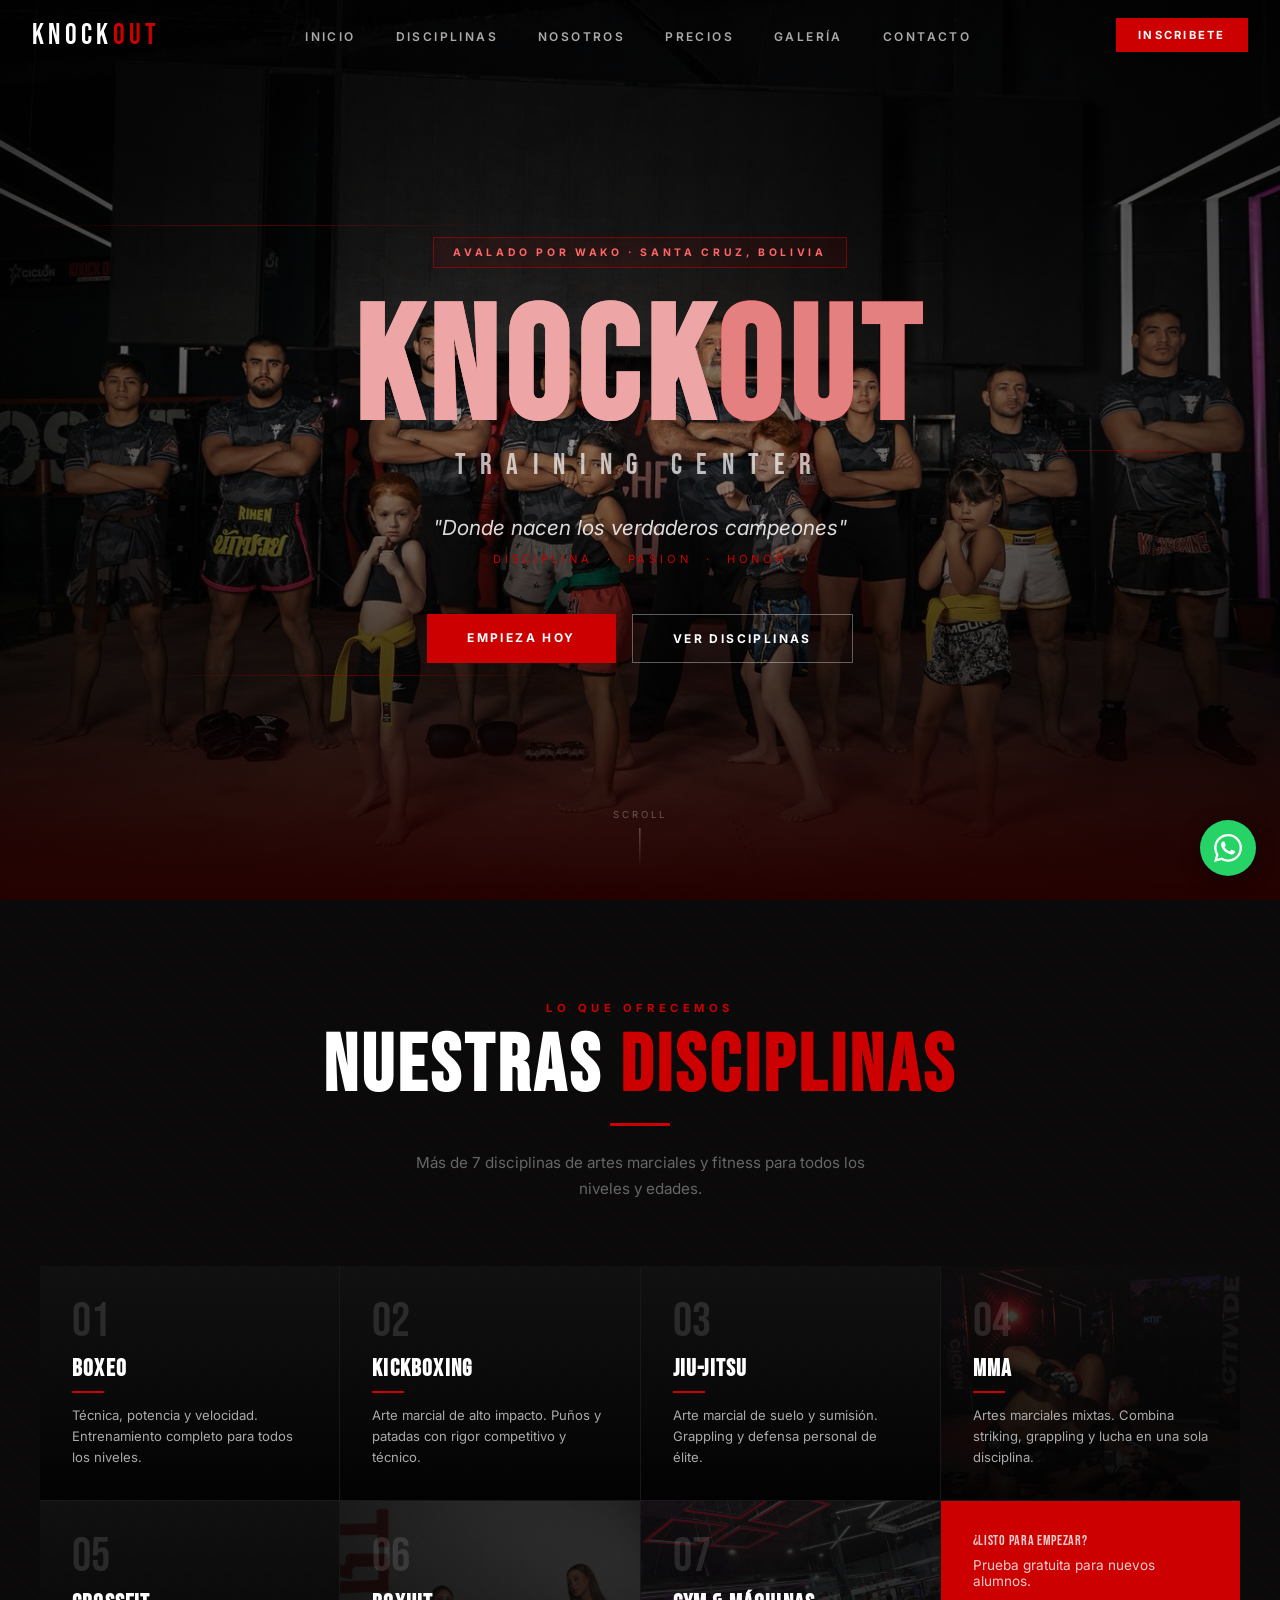
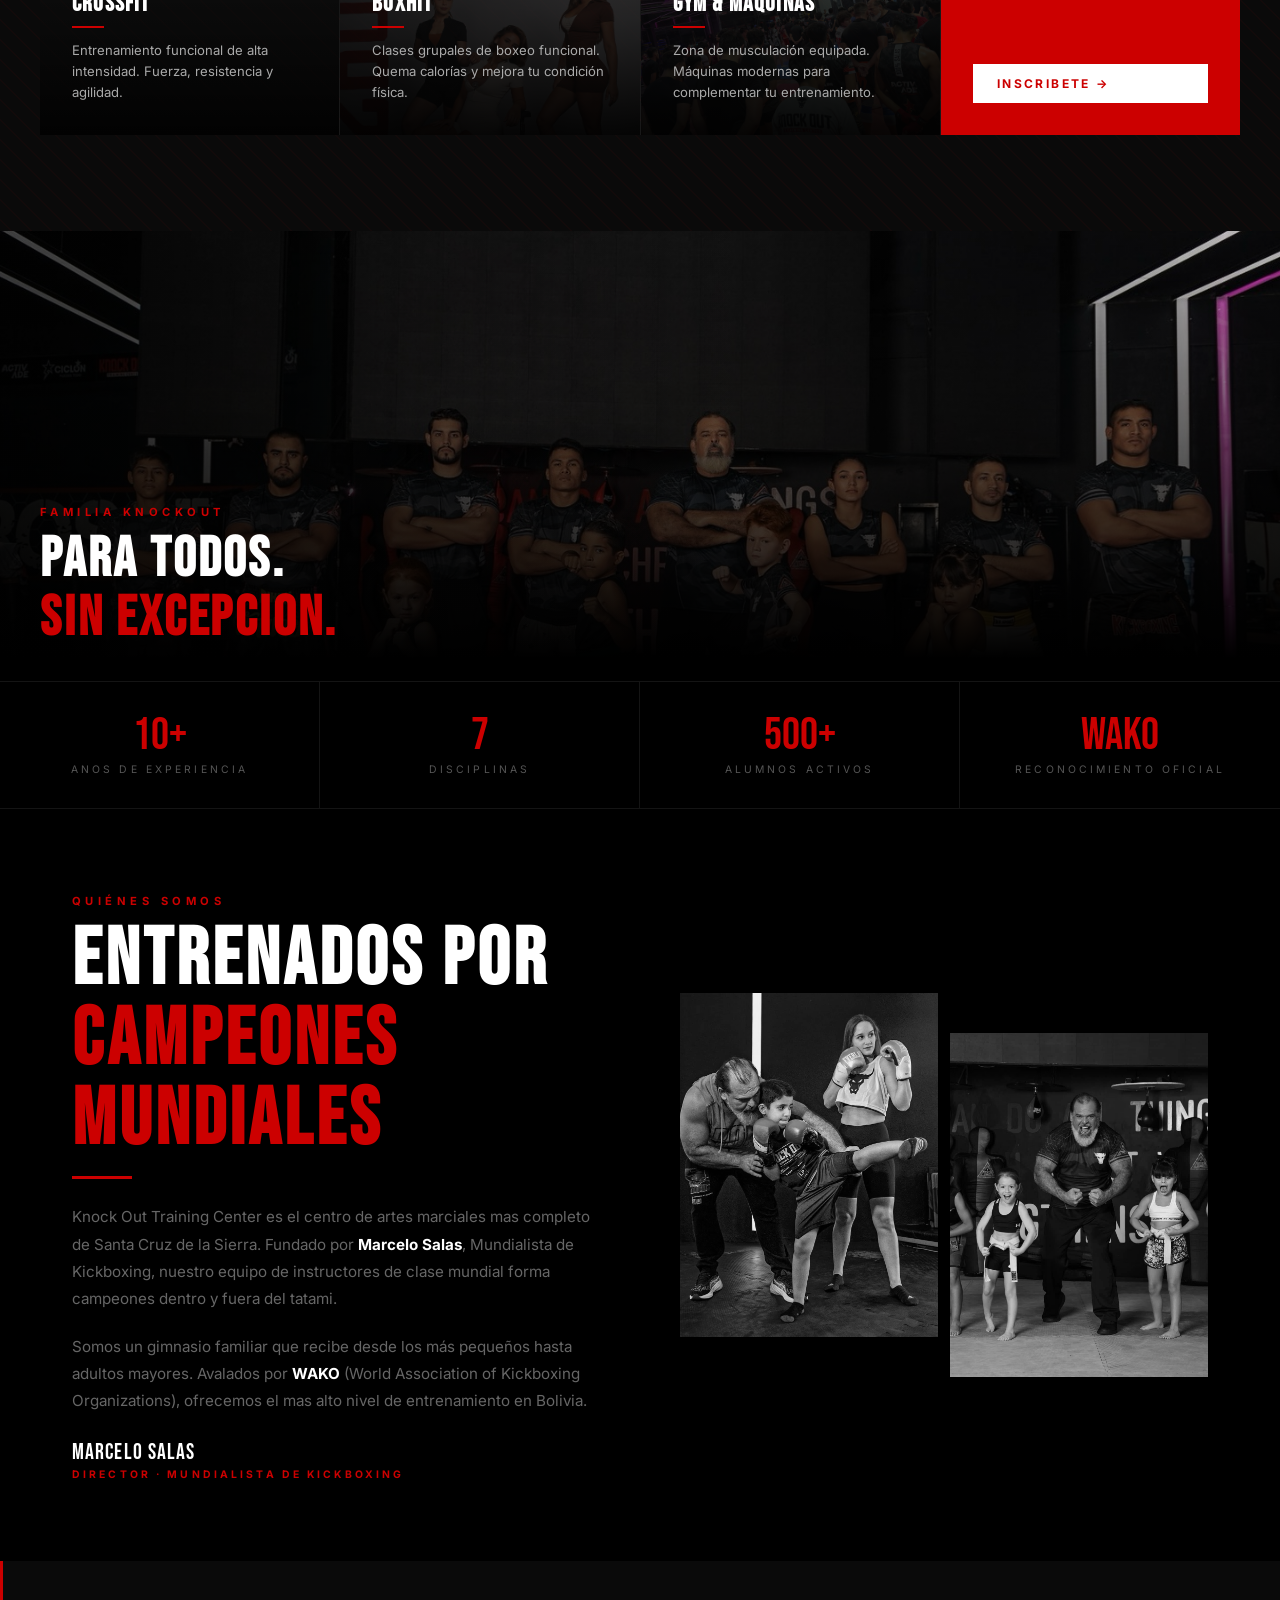
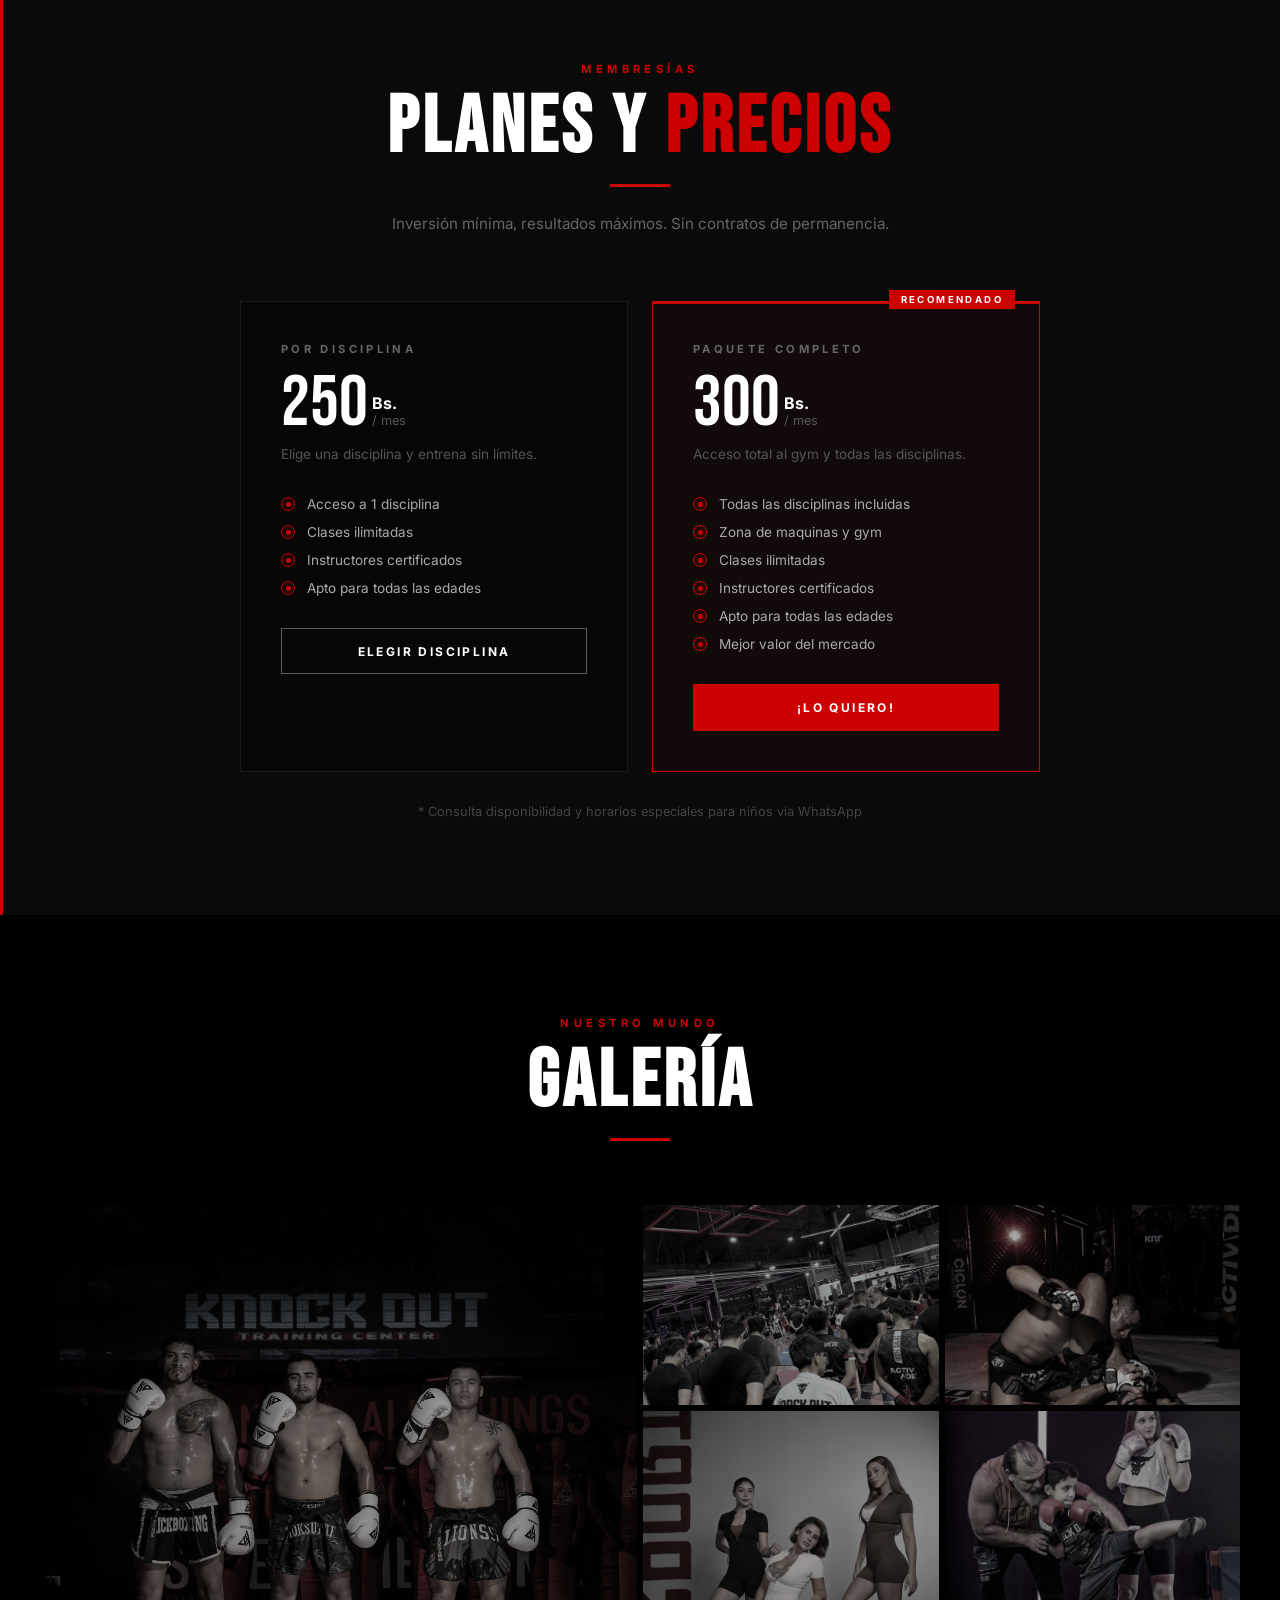
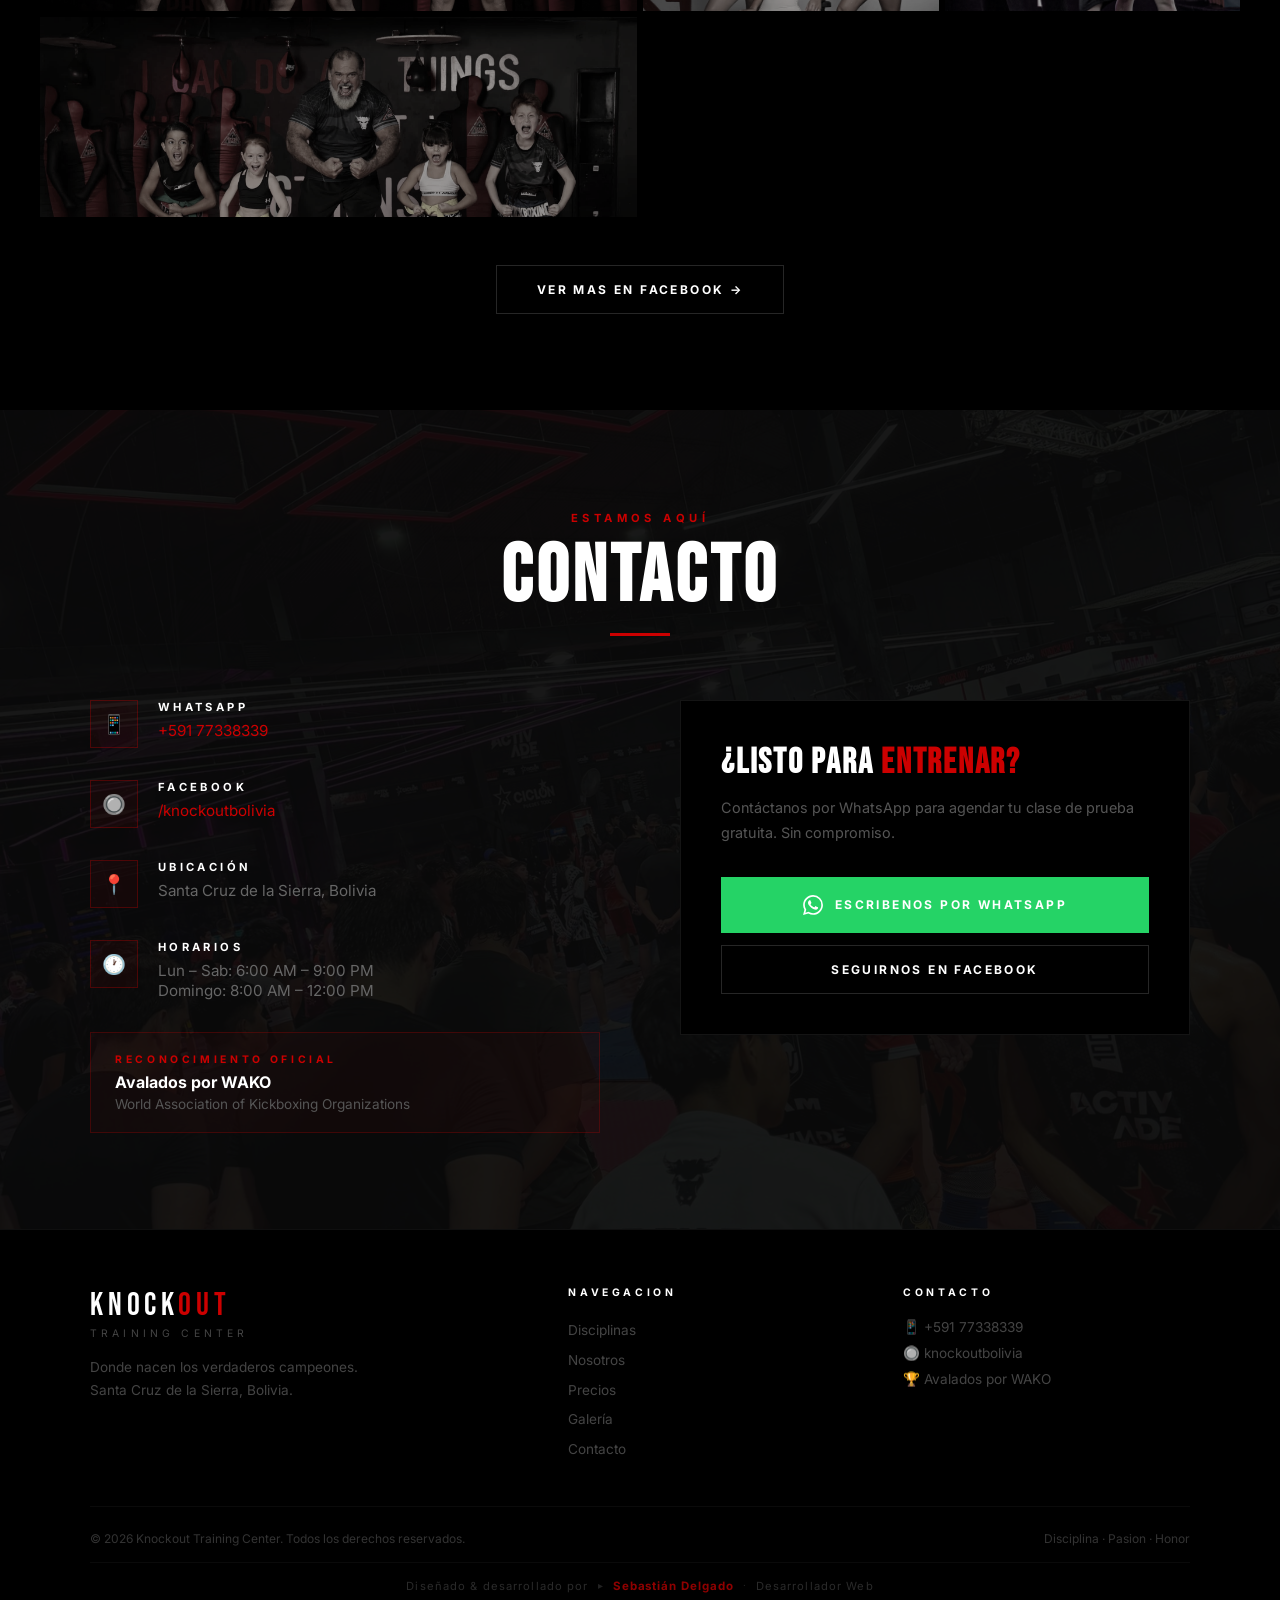
==== index.html @ dee54cf0 "Sitio web completo Knockout Training Center - Landing page HTML/CSS diseno oscuro rojo/negro - Hero " ====
<!DOCTYPE html>
<html lang="es">
<head>
  <meta charset="UTF-8" />
  <meta name="viewport" content="width=device-width, initial-scale=1.0" />
  <title>Knockout Training Center | Santa Cruz, Bolivia</title>
  <meta name="description" content="Donde nacen los verdaderos campeones. Boxeo, Kickboxing, Jiu-Jitsu, MMA, Crossfit y mas. Santa Cruz de la Sierra, Bolivia." />
  <link rel="stylesheet" href="style.css" />
</head>
<body>

  <!-- NAV -->
  <nav id="navbar">
    <a href="#inicio" class="nav-logo">KNOCK<span>OUT</span></a>
    <ul class="nav-links">
      <li><a href="#inicio">Inicio</a></li>
      <li><a href="#disciplinas">Disciplinas</a></li>
      <li><a href="#nosotros">Nosotros</a></li>
      <li><a href="#precios">Precios</a></li>
      <li><a href="#galeria">Galer&iacute;a</a></li>
      <li><a href="#contacto">Contacto</a></li>
    </ul>
    <a href="https://wa.me/59177338339" target="_blank" class="nav-cta">Inscribete</a>
    <button class="hamburger" id="hamburger" aria-label="Menu">
      <span></span><span></span><span></span>
    </button>
  </nav>

  <div class="mobile-menu" id="mobileMenu">
    <a href="#inicio"      onclick="closeMenu()">Inicio</a>
    <a href="#disciplinas" onclick="closeMenu()">Disciplinas</a>
    <a href="#nosotros"    onclick="closeMenu()">Nosotros</a>
    <a href="#precios"     onclick="closeMenu()">Precios</a>
    <a href="#galeria"     onclick="closeMenu()">Galer&iacute;a</a>
    <a href="#contacto"    onclick="closeMenu()">Contacto</a>
    <a href="https://wa.me/59177338339" target="_blank" class="nav-cta">Inscribete ahora</a>
  </div>

  <!-- HERO -->
  <section id="inicio">
    <!-- hero.jpg: 3 fighters — centrar en torso/caras -->
    <div class="hero-slide active" style="background-image:url('img/hero.jpg'); background-position:center 40%;"></div>
    <!-- hero3.jpg: equipo familiar — subir para ver caras -->
    <div class="hero-slide" style="background-image:url('img/hero3.jpg'); background-position:center 15%;"></div>
    <!-- hero6.jpg: pelea MMA en suelo -->
    <div class="hero-slide" style="background-image:url('img/hero6.jpg'); background-position:center 20%;"></div>
    <!-- hero7.jpg: Marcelo con niños — ver caras -->
    <div class="hero-slide" style="background-image:url('img/hero7.jpg'); background-position:center 20%;"></div>
    <!-- hero2.jpg: mujeres — ver caras -->
    <div class="hero-slide" style="background-image:url('img/hero2.jpg'); background-position:center 10%;"></div>

    <div class="hero-overlay"></div>
    <div class="hero-overlay-sides"></div>
    <div class="hero-red-glow"></div>
    <div class="hero-lines"><span></span><span></span><span></span></div>

    <div class="hero-content">
      <div class="hero-badge">Avalado por WAKO &middot; Santa Cruz, Bolivia</div>
      <h1 class="hero-title" data-text="KNOCKOUT">KNOCK<span class="red">OUT</span></h1>
      <p class="hero-subtitle">Training Center</p>
      <p class="hero-slogan">"Donde nacen los verdaderos campeones"</p>
      <p class="hero-valores">Disciplina &nbsp;&middot;&nbsp; Pasion &nbsp;&middot;&nbsp; Honor</p>
      <div class="hero-btns">
        <a href="https://wa.me/59177338339" target="_blank" class="btn-primary">Empieza hoy</a>
        <a href="#disciplinas" class="btn-outline">Ver disciplinas</a>
      </div>
    </div>

    <div class="scroll-indicator">
      <span>Scroll</span>
      <div class="scroll-line"></div>
    </div>
  </section>

  <!-- DISCIPLINAS -->
  <section id="disciplinas">
    <div class="bg-pattern"></div>

    <div class="section-header reveal" style="position:relative;z-index:1;">
      <span class="section-tag">Lo que ofrecemos</span>
      <h2 class="section-title">Nuestras <span class="red">Disciplinas</span></h2>
      <div class="divider"></div>
      <p class="desc">M&aacute;s de 7 disciplinas de artes marciales y fitness para todos los niveles y edades.</p>
    </div>

    <div class="disciplinas-grid">
      <div class="disciplina-card card-boxeo reveal stagger-1">
        <div class="card-content">
          <div class="card-num">01</div>
          <h3 class="card-name">Boxeo</h3>
          <div class="card-bar"></div>
          <p class="card-desc">T&eacute;cnica, potencia y velocidad. Entrenamiento completo para todos los niveles.</p>
        </div>
      </div>
      <div class="disciplina-card card-kickboxing reveal stagger-2">
        <div class="card-content">
          <div class="card-num">02</div>
          <h3 class="card-name">Kickboxing</h3>
          <div class="card-bar"></div>
          <p class="card-desc">Arte marcial de alto impacto. Pu&ntilde;os y patadas con rigor competitivo y t&eacute;cnico.</p>
        </div>
      </div>
      <div class="disciplina-card card-jiujitsu reveal stagger-3">
        <div class="card-content">
          <div class="card-num">03</div>
          <h3 class="card-name">Jiu-Jitsu</h3>
          <div class="card-bar"></div>
          <p class="card-desc">Arte marcial de suelo y sumisi&oacute;n. Grappling y defensa personal de &eacute;lite.</p>
        </div>
      </div>
      <div class="disciplina-card card-mma reveal stagger-4">
        <div class="card-content">
          <div class="card-num">04</div>
          <h3 class="card-name">MMA</h3>
          <div class="card-bar"></div>
          <p class="card-desc">Artes marciales mixtas. Combina striking, grappling y lucha en una sola disciplina.</p>
        </div>
      </div>
      <div class="disciplina-card card-crossfit reveal stagger-5">
        <div class="card-content">
          <div class="card-num">05</div>
          <h3 class="card-name">Crossfit</h3>
          <div class="card-bar"></div>
          <p class="card-desc">Entrenamiento funcional de alta intensidad. Fuerza, resistencia y agilidad.</p>

        </div>
      </div>
      <div class="disciplina-card card-boxhit reveal stagger-6">
        <div class="card-content">
          <div class="card-num">06</div>
          <h3 class="card-name">Boxhit</h3>
          <div class="card-bar"></div>
          <p class="card-desc">Clases grupales de boxeo funcional. Quema calor&iacute;as y mejora tu condici&oacute;n f&iacute;sica.</p>
        </div>
      </div>
      <div class="disciplina-card card-gym reveal stagger-7">
        <div class="card-content">
          <div class="card-num">07</div>
          <h3 class="card-name">Gym &amp; M&aacute;quinas</h3>
          <div class="card-bar"></div>
          <p class="card-desc">Zona de musculaci&oacute;n equipada. M&aacute;quinas modernas para complementar tu entrenamiento.</p>
        </div>
      </div>
      <div class="card-cta reveal stagger-8">
        <div>
          <p class="card-cta-title">&iquest;Listo para empezar?</p>
          <p>Prueba gratuita para nuevos alumnos.</p>
        </div>
        <a href="https://wa.me/59177338339" target="_blank">INSCRIBETE &rarr;</a>
      </div>
    </div>
  </section>

  <!-- NOSOTROS -->
  <section id="nosotros">
    <div class="team-photo">
      <div class="team-photo-bg"></div>
      <div class="team-photo-overlay"></div>
      <div class="team-photo-overlay-left"></div>
      <div class="team-photo-text reveal-left">
        <span class="section-tag">Familia Knockout</span>
        <h2>Para todos.<br><span class="red">Sin excepcion.</span></h2>
      </div>
    </div>

    <div class="stats-bar">
      <div class="stat-item reveal stagger-1">
        <div class="stat-value" data-target="10" data-suffix="+">10+</div>
        <div class="stat-label">Anos de experiencia</div>
      </div>
      <div class="stat-item reveal stagger-2">
        <div class="stat-value" data-target="7">7</div>
        <div class="stat-label">Disciplinas</div>
      </div>
      <div class="stat-item reveal stagger-3">
        <div class="stat-value" data-target="500" data-suffix="+">500+</div>
        <div class="stat-label">Alumnos activos</div>
      </div>
      <div class="stat-item reveal stagger-4">
        <div class="stat-value">WAKO</div>
        <div class="stat-label">Reconocimiento oficial</div>
      </div>
    </div>

    <div class="nosotros-content">
      <div class="nosotros-text reveal-left">
        <span class="section-tag">Qui&eacute;nes somos</span>
        <h2 class="section-title" style="text-align:left;">
          Entrenados por<br><span class="red">Campeones Mundiales</span>
        </h2>
        <div class="divider left"></div>
        <p>Knock Out Training Center es el centro de artes marciales mas completo de Santa Cruz de la Sierra.
          Fundado por <strong>Marcelo Salas</strong>, Mundialista de Kickboxing, nuestro equipo de instructores
          de clase mundial forma campeones dentro y fuera del tatami.</p>
        <p>Somos un gimnasio familiar que recibe desde los m&aacute;s peque&ntilde;os hasta adultos mayores.
          Avalados por <strong>WAKO</strong> (World Association of Kickboxing Organizations),
          ofrecemos el mas alto nivel de entrenamiento en Bolivia.</p>
        <div class="instructor-tag" style="margin-top:1.5rem;">
          <div class="name">Marcelo Salas</div>
          <div class="role">Director &middot; Mundialista de Kickboxing</div>
        </div>
      </div>
      <div class="photo-grid reveal-right">
        <div class="photo-grid-item">
          <img src="img/hero5.jpg" alt="Clases personalizadas" />
        </div>
        <div class="photo-grid-item">
          <img src="img/hero7.jpg" alt="Clases para ni&ntilde;os" />
        </div>
      </div>
    </div>
  </section>

  <!-- PRECIOS -->
  <section id="precios">
    <div class="section-header reveal" style="position:relative;z-index:1;">
      <span class="section-tag">Membres&iacute;as</span>
      <h2 class="section-title">Planes y <span class="red">Precios</span></h2>
      <div class="divider"></div>
      <p class="desc">Inversi&oacute;n m&iacute;nima, resultados m&aacute;ximos. Sin contratos de permanencia.</p>
    </div>

    <div class="precios-grid">
      <div class="precio-card reveal-left">
        <p class="plan-name">Por Disciplina</p>
        <div class="precio-amount">
          <span class="precio-num">250</span>
          <div>
            <span class="precio-currency">Bs.</span>
            <span class="precio-period">/ mes</span>
          </div>
        </div>
        <p class="plan-desc">Elige una disciplina y entrena sin l&iacute;mites.</p>
        <ul class="plan-features">
          <li><span class="feature-dot"></span> Acceso a 1 disciplina</li>
          <li><span class="feature-dot"></span> Clases ilimitadas</li>
          <li><span class="feature-dot"></span> Instructores certificados</li>
          <li><span class="feature-dot"></span> Apto para todas las edades</li>
        </ul>
        <a href="https://wa.me/59177338339" target="_blank" class="btn-outline" style="display:block;text-align:center;padding:0.9rem;">
          Elegir disciplina
        </a>
      </div>
      <div class="precio-card featured reveal-right">
        <span class="badge-recommended">Recomendado</span>
        <p class="plan-name">Paquete Completo</p>
        <div class="precio-amount">
          <span class="precio-num">300</span>
          <div>
            <span class="precio-currency">Bs.</span>
            <span class="precio-period">/ mes</span>
          </div>
        </div>
        <p class="plan-desc">Acceso total al gym y todas las disciplinas.</p>
        <ul class="plan-features">
          <li><span class="feature-dot"></span> Todas las disciplinas incluidas</li>
          <li><span class="feature-dot"></span> Zona de maquinas y gym</li>
          <li><span class="feature-dot"></span> Clases ilimitadas</li>
          <li><span class="feature-dot"></span> Instructores certificados</li>
          <li><span class="feature-dot"></span> Apto para todas las edades</li>
          <li><span class="feature-dot"></span> Mejor valor del mercado</li>
        </ul>
        <a href="https://wa.me/59177338339" target="_blank" class="btn-primary" style="display:block;text-align:center;">
          &iexcl;Lo quiero!
        </a>
      </div>
    </div>
    <p class="precios-note">* Consulta disponibilidad y horarios especiales para ni&ntilde;os via WhatsApp</p>
  </section>

  <!-- GALERIA -->
  <section id="galeria">
    <div class="section-header reveal">
      <span class="section-tag">Nuestro Mundo</span>
      <h2 class="section-title">Galer&iacute;a</h2>
      <div class="divider"></div>
    </div>

    <div class="galeria-grid">
      <div class="galeria-item g-span-2-2 reveal stagger-1">
        <img src="img/hero.jpg" alt="Fighters Knockout Training Center" style="object-position:center 40%;" />
      </div>
      <div class="galeria-item reveal stagger-2">
        <img src="img/hero4.jpg" alt="Interior del gym" style="object-position:center center;" />
      </div>
      <div class="galeria-item reveal stagger-3">
        <img src="img/hero6.jpg" alt="Pelea MMA" style="object-position:center 20%;" />
      </div>
      <div class="galeria-item reveal stagger-4">
        <img src="img/hero2.jpg" alt="Entrenadoras" style="object-position:center 10%;" />
      </div>
      <div class="galeria-item reveal stagger-5">
        <img src="img/hero5.jpg" alt="Entrenamiento personalizado" style="object-position:center 25%;" />
      </div>
      <div class="galeria-item g-span-1-2 reveal stagger-6">
        <img src="img/hero7.jpg" alt="Clases para ni&ntilde;os" style="object-position:center 20%;" />
      </div>
    </div>

    <div class="galeria-fb reveal">
      <a href="https://www.facebook.com/knockoutbolivia" target="_blank" class="btn-ghost">
        Ver mas en Facebook &rarr;
      </a>
    </div>
  </section>

  <!-- CONTACTO -->
  <section id="contacto">
    <div class="contacto-bg"></div>
    <div class="contacto-inner">
      <div class="section-header reveal">
        <span class="section-tag">Estamos aqu&iacute;</span>
        <h2 class="section-title">Contacto</h2>
        <div class="divider"></div>
      </div>
      <div class="contacto-grid">
        <div class="contacto-info reveal-left">
          <div class="info-item">
            <div class="info-icon">&#128241;</div>
            <div>
              <p class="info-label">WhatsApp</p>
              <a href="https://wa.me/59177338339" class="info-value">+591 77338339</a>
            </div>
          </div>
          <div class="info-item">
            <div class="info-icon">&#128280;</div>
            <div>
              <p class="info-label">Facebook</p>
              <a href="https://www.facebook.com/knockoutbolivia" target="_blank" class="info-value">/knockoutbolivia</a>
            </div>
          </div>
          <div class="info-item">
            <div class="info-icon">&#128205;</div>
            <div>
              <p class="info-label">Ubicaci&oacute;n</p>
              <span class="info-value plain">Santa Cruz de la Sierra, Bolivia</span>
            </div>
          </div>
          <div class="info-item">
            <div class="info-icon">&#128336;</div>
            <div>
              <p class="info-label">Horarios</p>
              <span class="info-value plain">Lun &ndash; Sab: 6:00 AM &ndash; 9:00 PM</span><br>
              <span class="info-value plain">Domingo: 8:00 AM &ndash; 12:00 PM</span>
            </div>
          </div>
          <div class="wako-box">
            <p class="tag">Reconocimiento oficial</p>
            <p class="name">Avalados por WAKO</p>
            <p class="sub">World Association of Kickboxing Organizations</p>
          </div>
        </div>

        <div class="contacto-cta-card reveal-right">
          <h3>&iquest;Listo para <span class="red">entrenar?</span></h3>
          <p>Cont&aacute;ctanos por WhatsApp para agendar tu clase de prueba gratuita. Sin compromiso.</p>
          <a href="https://wa.me/59177338339?text=Hola!%20Me%20gustar%C3%ADa%20informaci%C3%B3n%20sobre%20las%20clases%20en%20Knockout%20Training%20Center"
             target="_blank" class="btn-whatsapp">
            <svg viewBox="0 0 24 24"><path d="M17.472 14.382c-.297-.149-1.758-.867-2.03-.967-.273-.099-.471-.148-.67.15-.197.297-.767.966-.94 1.164-.173.199-.347.223-.644.075-.297-.15-1.255-.463-2.39-1.475-.883-.788-1.48-1.761-1.653-2.059-.173-.297-.018-.458.13-.606.134-.133.298-.347.446-.52.149-.174.198-.298.298-.497.099-.198.05-.371-.025-.52-.075-.149-.669-1.612-.916-2.207-.242-.579-.487-.5-.669-.51-.173-.008-.371-.01-.57-.01-.198 0-.52.074-.792.372-.272.297-1.04 1.016-1.04 2.479 0 1.462 1.065 2.875 1.213 3.074.149.198 2.096 3.2 5.077 4.487.709.306 1.262.489 1.694.625.712.227 1.36.195 1.871.118.571-.085 1.758-.719 2.006-1.413.248-.694.248-1.289.173-1.413-.074-.124-.272-.198-.57-.347m-5.421 7.403h-.004a9.87 9.87 0 01-5.031-1.378l-.361-.214-3.741.982.998-3.648-.235-.374a9.86 9.86 0 01-1.51-5.26c.001-5.45 4.436-9.884 9.888-9.884 2.64 0 5.122 1.03 6.988 2.898a9.825 9.825 0 012.893 6.994c-.003 5.45-4.437 9.884-9.885 9.884m8.413-18.297A11.815 11.815 0 0012.05 0C5.495 0 .16 5.335.157 11.892c0 2.096.547 4.142 1.588 5.945L.057 24l6.305-1.654a11.882 11.882 0 005.683 1.448h.005c6.554 0 11.89-5.335 11.893-11.893a11.821 11.821 0 00-3.48-8.413z"/></svg>
            Escribenos por WhatsApp
          </a>
          <a href="https://www.facebook.com/knockoutbolivia" target="_blank" class="btn-fb">
            Seguirnos en Facebook
          </a>
        </div>
      </div>
    </div>
  </section>

  <!-- FOOTER -->
  <footer>
    <div class="footer-grid">
      <div class="footer-brand">
        <div class="footer-brand-name">KNOCK<span class="red">OUT</span></div>
        <div class="footer-brand-sub">Training Center</div>
        <p>Donde nacen los verdaderos campeones.<br>Santa Cruz de la Sierra, Bolivia.</p>
      </div>
      <div>
        <p class="footer-col-title">Navegacion</p>
        <ul class="footer-links">
          <li><a href="#disciplinas">Disciplinas</a></li>
          <li><a href="#nosotros">Nosotros</a></li>
          <li><a href="#precios">Precios</a></li>
          <li><a href="#galeria">Galer&iacute;a</a></li>
          <li><a href="#contacto">Contacto</a></li>
        </ul>
      </div>
      <div>
        <p class="footer-col-title">Contacto</p>
        <div class="footer-contact-items">
          <a href="https://wa.me/59177338339">&#128241; +591 77338339</a>
          <a href="https://www.facebook.com/knockoutbolivia" target="_blank">&#128280; knockoutbolivia</a>
          <span>&#127942; Avalados por WAKO</span>
        </div>
      </div>
    </div>
    <div class="footer-bottom">
      <p>&copy; 2026 Knockout Training Center. Todos los derechos reservados.</p>
      <p>Disciplina &middot; Pasion &middot; Honor</p>
    </div>
    <div class="footer-dev">
      <span class="footer-dev-text">Dise&ntilde;ado &amp; desarrollado por</span>
      <span class="footer-dev-dot">&#9656;</span>
      <a href="https://sebastian-delgado.netlify.app/" target="_blank" rel="noopener noreferrer" class="footer-dev-name">Sebasti&aacute;n Delgado</a>
      <span class="footer-dev-dot">&middot;</span>
      <span class="footer-dev-text">Desarrollador Web</span>
    </div>
  </footer>

  <!-- WhatsApp float -->
  <a href="https://wa.me/59177338339?text=Hola!%20Me%20gustar%C3%ADa%20informaci%C3%B3n%20sobre%20las%20clases%20en%20Knockout%20Training%20Center"
     target="_blank" class="wa-float" aria-label="WhatsApp">
    <svg viewBox="0 0 24 24"><path d="M17.472 14.382c-.297-.149-1.758-.867-2.03-.967-.273-.099-.471-.148-.67.15-.197.297-.767.966-.94 1.164-.173.199-.347.223-.644.075-.297-.15-1.255-.463-2.39-1.475-.883-.788-1.48-1.761-1.653-2.059-.173-.297-.018-.458.13-.606.134-.133.298-.347.446-.52.149-.174.198-.298.298-.497.099-.198.05-.371-.025-.52-.075-.149-.669-1.612-.916-2.207-.242-.579-.487-.5-.669-.51-.173-.008-.371-.01-.57-.01-.198 0-.52.074-.792.372-.272.297-1.04 1.016-1.04 2.479 0 1.462 1.065 2.875 1.213 3.074.149.198 2.096 3.2 5.077 4.487.709.306 1.262.489 1.694.625.712.227 1.36.195 1.871.118.571-.085 1.758-.719 2.006-1.413.248-.694.248-1.289.173-1.413-.074-.124-.272-.198-.57-.347m-5.421 7.403h-.004a9.87 9.87 0 01-5.031-1.378l-.361-.214-3.741.982.998-3.648-.235-.374a9.86 9.86 0 01-1.51-5.26c.001-5.45 4.436-9.884 9.888-9.884 2.64 0 5.122 1.03 6.988 2.898a9.825 9.825 0 012.893 6.994c-.003 5.45-4.437 9.884-9.885 9.884m8.413-18.297A11.815 11.815 0 0012.05 0C5.495 0 .16 5.335.157 11.892c0 2.096.547 4.142 1.588 5.945L.057 24l6.305-1.654a11.882 11.882 0 005.683 1.448h.005c6.554 0 11.89-5.335 11.893-11.893a11.821 11.821 0 00-3.48-8.413z"/></svg>
  </a>

  <script>
    /* ── Navbar scroll ── */
    const navbar = document.getElementById('navbar');
    window.addEventListener('scroll', () => {
      navbar.classList.toggle('scrolled', window.scrollY > 60);
    });

    /* ── Mobile menu ── */
    const hamburger = document.getElementById('hamburger');
    const mobileMenu = document.getElementById('mobileMenu');
    hamburger.addEventListener('click', () => {
      hamburger.classList.toggle('open');
      mobileMenu.classList.toggle('open');
    });
    function closeMenu() {
      hamburger.classList.remove('open');
      mobileMenu.classList.remove('open');
    }

    /* ── Hero slideshow ── */
    const slides = document.querySelectorAll('.hero-slide');
    let currentSlide = 0;
    setInterval(() => {
      slides[currentSlide].classList.remove('active');
      currentSlide = (currentSlide + 1) % slides.length;
      slides[currentSlide].classList.add('active');
    }, 4500);

    /* ── Scroll reveal con IntersectionObserver ── */
    const revealEls = document.querySelectorAll('.reveal, .reveal-left, .reveal-right');
    const revealObserver = new IntersectionObserver((entries) => {
      entries.forEach(entry => {
        if (entry.isIntersecting) {
          entry.target.classList.add('visible');
          revealObserver.unobserve(entry.target);
        }
      });
    }, { threshold: 0.12 });
    revealEls.forEach(el => revealObserver.observe(el));

    /* ── Contadores animados ── */
    function animateCounter(el) {
      const target = parseInt(el.dataset.target);
      const suffix = el.dataset.suffix || '';
      if (isNaN(target)) return;
      let count = 0;
      const duration = 1200;
      const step = target / (duration / 16);
      const timer = setInterval(() => {
        count += step;
        if (count >= target) {
          count = target;
          clearInterval(timer);
        }
        el.textContent = Math.floor(count) + suffix;
      }, 16);
    }

    const counterObserver = new IntersectionObserver((entries) => {
      entries.forEach(entry => {
        if (entry.isIntersecting) {
          animateCounter(entry.target);
          counterObserver.unobserve(entry.target);
        }
      });
    }, { threshold: 0.5 });

    document.querySelectorAll('.stat-value[data-target]').forEach(el => {
      counterObserver.observe(el);
    });

    /* ── Parallax suave en hero ── */
    window.addEventListener('scroll', () => {
      const scrollY = window.scrollY;
      document.querySelectorAll('.hero-slide').forEach(slide => {
        slide.style.transform = `translateY(${scrollY * 0.3}px)`;
      });
    }, { passive: true });
  </script>

</body>
</html>
---- style.css ----
@import url('https://fonts.googleapis.com/css2?family=Bebas+Neue&family=Inter:wght@400;500;600;700&display=swap');

/* ─── Reset & Base ─── */
*, *::before, *::after { box-sizing: border-box; margin: 0; padding: 0; }

html { scroll-behavior: smooth; }

body {
  background: #000;
  color: #fff;
  font-family: 'Inter', sans-serif;
  overflow-x: hidden;
}

::-webkit-scrollbar { width: 5px; }
::-webkit-scrollbar-track { background: #111; }
::-webkit-scrollbar-thumb { background: #CC0000; border-radius: 3px; }

/* ─── Utilities ─── */
.bebas { font-family: 'Bebas Neue', sans-serif; letter-spacing: 0.05em; }
.red   { color: #CC0000; }

.section-tag {
  display: inline-block;
  color: #CC0000;
  font-size: 0.7rem;
  font-weight: 700;
  letter-spacing: 0.4em;
  text-transform: uppercase;
  margin-bottom: 0.75rem;
}

.section-title {
  font-family: 'Bebas Neue', sans-serif;
  font-size: clamp(2.5rem, 7vw, 5rem);
  letter-spacing: 0.05em;
  line-height: 1;
  margin-bottom: 1rem;
}

.divider {
  width: 60px;
  height: 3px;
  background: #CC0000;
  margin: 0 auto 1.5rem;
}

.divider.left { margin-left: 0; }

/* ─── Navbar ─── */
#navbar {
  position: fixed;
  top: 0; left: 0; right: 0;
  z-index: 100;
  padding: 0 2rem;
  height: 70px;
  display: flex;
  align-items: center;
  justify-content: space-between;
  transition: background 0.3s, box-shadow 0.3s;
}

#navbar.scrolled {
  background: rgba(0,0,0,0.95);
  backdrop-filter: blur(8px);
  box-shadow: 0 4px 30px rgba(0,0,0,0.5);
}

.nav-logo {
  font-family: 'Bebas Neue', sans-serif;
  font-size: 1.8rem;
  letter-spacing: 0.15em;
  color: #fff;
  text-decoration: none;
}

.nav-logo span { color: #CC0000; }

.nav-links {
  display: flex;
  list-style: none;
  gap: 2.5rem;
}

.nav-links a {
  color: #aaa;
  text-decoration: none;
  font-size: 0.75rem;
  font-weight: 600;
  letter-spacing: 0.2em;
  text-transform: uppercase;
  transition: color 0.2s;
}

.nav-links a:hover { color: #CC0000; }

.nav-cta {
  background: #CC0000;
  color: #fff !important;
  padding: 0.6rem 1.4rem;
  font-size: 0.7rem;
  font-weight: 700;
  letter-spacing: 0.2em;
  text-transform: uppercase;
  text-decoration: none;
  transition: background 0.2s;
}

.nav-cta:hover { background: #aa0000 !important; color: #fff !important; }

/* Mobile hamburger */
.hamburger {
  display: none;
  flex-direction: column;
  gap: 5px;
  cursor: pointer;
  background: none;
  border: none;
  padding: 4px;
}

.hamburger span {
  display: block;
  width: 24px;
  height: 2px;
  background: #fff;
  transition: all 0.3s;
}

.hamburger.open span:nth-child(1) { transform: rotate(45deg) translate(5px, 5px); }
.hamburger.open span:nth-child(2) { opacity: 0; }
.hamburger.open span:nth-child(3) { transform: rotate(-45deg) translate(5px, -5px); }

.mobile-menu {
  display: none;
  position: fixed;
  top: 70px; left: 0; right: 0;
  background: rgba(0,0,0,0.98);
  border-top: 1px solid rgba(255,255,255,0.08);
  z-index: 99;
  padding: 1rem 0 1.5rem;
}

.mobile-menu.open { display: block; }

.mobile-menu a {
  display: block;
  padding: 0.85rem 2rem;
  color: #aaa;
  text-decoration: none;
  font-size: 0.8rem;
  font-weight: 600;
  letter-spacing: 0.2em;
  text-transform: uppercase;
  transition: color 0.2s, background 0.2s;
}

.mobile-menu a:hover { color: #CC0000; background: rgba(255,255,255,0.03); }

.mobile-menu .nav-cta {
  display: block;
  margin: 0.75rem 2rem 0;
  text-align: center;
}

/* ─── Hero ─── */
#inicio {
  position: relative;
  min-height: 100vh;
  display: flex;
  align-items: center;
  justify-content: center;
  overflow: hidden;
}

.hero-bg {
  position: absolute;
  inset: 0;
  background-image: url('img/hero.jpg');
  background-size: cover;
  background-position: center 35%;
}

.hero-overlay {
  position: absolute;
  inset: 0;
  background: linear-gradient(
    to bottom,
    rgba(0,0,0,0.5) 0%,
    rgba(0,0,0,0.3) 40%,
    rgba(0,0,0,0.7) 80%,
    #000 100%
  );
}

.hero-overlay-sides {
  position: absolute;
  inset: 0;
  background: linear-gradient(to right, rgba(0,0,0,0.5), transparent 40%, transparent 60%, rgba(0,0,0,0.5));
}

.hero-red-glow {
  position: absolute;
  bottom: 0; left: 0; right: 0;
  height: 200px;
  background: linear-gradient(to top, rgba(180,0,0,0.2), transparent);
}

.hero-content {
  position: relative;
  z-index: 2;
  text-align: center;
  padding: 0 1.5rem;
  max-width: 900px;
}

.hero-badge {
  display: inline-block;
  border: 1px solid rgba(204,0,0,0.5);
  background: rgba(204,0,0,0.08);
  color: #ff6666;
  font-size: 0.65rem;
  font-weight: 700;
  letter-spacing: 0.35em;
  text-transform: uppercase;
  padding: 0.5rem 1.2rem;
  margin-bottom: 2rem;
}

.hero-title {
  font-family: 'Bebas Neue', sans-serif;
  font-size: clamp(5rem, 15vw, 10rem);
  line-height: 0.9;
  letter-spacing: 0.05em;
  margin-bottom: 0.25rem;
}

.hero-subtitle {
  font-family: 'Bebas Neue', sans-serif;
  font-size: clamp(1rem, 3vw, 1.8rem);
  letter-spacing: 0.5em;
  color: rgba(255,255,255,0.7);
  margin-bottom: 2rem;
}

.hero-slogan {
  font-size: clamp(0.95rem, 2.5vw, 1.3rem);
  font-style: italic;
  color: rgba(255,255,255,0.85);
  margin-bottom: 0.75rem;
}

.hero-valores {
  font-size: 0.7rem;
  letter-spacing: 0.35em;
  color: #CC0000;
  text-transform: uppercase;
  margin-bottom: 3rem;
}

.hero-btns {
  display: flex;
  flex-wrap: wrap;
  gap: 1rem;
  justify-content: center;
}

.btn-primary {
  background: #CC0000;
  color: #fff;
  font-weight: 700;
  font-size: 0.75rem;
  letter-spacing: 0.2em;
  text-transform: uppercase;
  text-decoration: none;
  padding: 1rem 2.5rem;
  transition: background 0.2s, transform 0.2s;
}

.btn-primary:hover { background: #aa0000; transform: scale(1.04); }

.btn-outline {
  border: 1px solid rgba(255,255,255,0.35);
  color: #fff;
  font-weight: 700;
  font-size: 0.75rem;
  letter-spacing: 0.2em;
  text-transform: uppercase;
  text-decoration: none;
  padding: 1rem 2.5rem;
  transition: border-color 0.2s, background 0.2s;
}

.btn-outline:hover { border-color: #fff; background: rgba(255,255,255,0.07); }

.scroll-indicator {
  position: absolute;
  bottom: 2rem;
  left: 50%;
  transform: translateX(-50%);
  display: flex;
  flex-direction: column;
  align-items: center;
  gap: 0.5rem;
  color: rgba(255,255,255,0.3);
  font-size: 0.6rem;
  letter-spacing: 0.3em;
  text-transform: uppercase;
  z-index: 2;
}

.scroll-line {
  width: 1px;
  height: 40px;
  background: linear-gradient(to bottom, rgba(255,255,255,0.4), transparent);
}

/* ─── Disciplinas ─── */
#disciplinas {
  padding: 6rem 2rem;
  background: #0a0a0a;
  position: relative;
  overflow: hidden;
}

.bg-pattern {
  position: absolute;
  inset: 0;
  opacity: 0.04;
  background-image: repeating-linear-gradient(
    45deg,
    #CC0000 0, #CC0000 1px,
    transparent 0, transparent 50%
  );
  background-size: 20px 20px;
}

.section-header { text-align: center; margin-bottom: 4rem; }
.section-header p.desc { color: #666; max-width: 500px; margin: 0 auto; font-size: 0.95rem; line-height: 1.7; }

.disciplinas-grid {
  display: grid;
  grid-template-columns: repeat(auto-fill, minmax(240px, 1fr));
  gap: 1px;
  background: rgba(255,255,255,0.06);
  max-width: 1200px;
  margin: 0 auto;
  position: relative;
  z-index: 1;
}

.disciplina-card {
  position: relative;
  padding: 2rem;
  cursor: default;
  overflow: hidden;
  min-height: 220px;
  display: flex;
  flex-direction: column;
  justify-content: flex-end;
}

/* Imagen de fondo por disciplina */
.disciplina-card::before {
  content: '';
  position: absolute;
  inset: 0;
  background-size: cover;
  background-position: center;
  transition: transform 0.5s ease, opacity 0.3s ease;
  opacity: 0.35;
}

.disciplina-card:hover::before {
  transform: scale(1.07);
  opacity: 0.55;
}

/* Overlay oscuro sobre la imagen */
.disciplina-card::after {
  content: '';
  position: absolute;
  inset: 0;
  background: linear-gradient(
    to top,
    rgba(0,0,0,0.92) 0%,
    rgba(0,0,0,0.6) 50%,
    rgba(0,0,0,0.3) 100%
  );
  transition: background 0.3s;
}

.disciplina-card:hover::after {
  background: linear-gradient(
    to top,
    rgba(0,0,0,0.88) 0%,
    rgba(140,0,0,0.25) 60%,
    rgba(0,0,0,0.2) 100%
  );
}

/* Imágenes por disciplina */
.card-boxeo::before       { background-image: url('https://images.unsplash.com/photo-1549719386-74dfcbf7dbed?w=600&q=80'); }
.card-kickboxing::before  { background-image: url('https://images.pexels.com/photos/5424666/pexels-photo-5424666.jpeg?auto=compress&cs=tinysrgb&w=600'); }
.card-jiujitsu::before    { background-image: url('https://images.unsplash.com/photo-1747331796135-0e2354a712e4?w=600&q=80&auto=format&fit=crop'); }
.card-mma::before         { background-image: url('img/hero6.jpg'); background-position: center top; }
.card-crossfit::before    { background-image: url('https://images.unsplash.com/photo-1534258936925-c58bed479fcb?w=600&q=80'); }
.card-boxhit::before      { background-image: url('img/hero2.jpg'); background-position: center top; }
.card-gym::before         { background-image: url('img/hero4.jpg'); }

/* Contenido encima de la imagen */
.card-content {
  position: relative;
  z-index: 1;
}

.card-num {
  font-family: 'Bebas Neue', sans-serif;
  font-size: 3rem;
  color: rgba(255,255,255,0.12);
  line-height: 1;
  transition: color 0.3s;
  margin-bottom: 0.5rem;
}

.disciplina-card:hover .card-num { color: rgba(204,0,0,0.3); }

.card-name {
  font-family: 'Bebas Neue', sans-serif;
  font-size: 1.5rem;
  letter-spacing: 0.05em;
  color: #fff;
  margin-bottom: 0.5rem;
  transition: color 0.3s;
}

.disciplina-card:hover .card-name { color: #ff4444; }

.card-bar {
  width: 32px;
  height: 2px;
  background: #CC0000;
  margin-bottom: 0.75rem;
  transition: width 0.3s;
}

.disciplina-card:hover .card-bar { width: 64px; }

.card-desc { color: #aaa; font-size: 0.82rem; line-height: 1.6; }

.card-cta {
  background: #CC0000;
  padding: 2rem;
  display: flex;
  flex-direction: column;
  justify-content: space-between;
  min-height: 200px;
}

.card-cta-title {
  font-family: 'Bebas Neue', sans-serif;
  font-size: 1.6rem;
  letter-spacing: 0.05em;
  color: #fff;
  margin-bottom: 0.5rem;
}

.card-cta p { color: rgba(255,255,255,0.8); font-size: 0.85rem; }

.card-cta a {
  display: inline-block;
  margin-top: 1.5rem;
  background: #fff;
  color: #CC0000;
  font-weight: 700;
  font-size: 0.75rem;
  letter-spacing: 0.2em;
  text-transform: uppercase;
  text-decoration: none;
  padding: 0.75rem 1.5rem;
  transition: background 0.2s;
}

.card-cta a:hover { background: #f0f0f0; }

/* ─── Nosotros ─── */
#nosotros { background: #000; }

.team-photo {
  position: relative;
  height: clamp(280px, 50vh, 500px);
  overflow: hidden;
}

.team-photo-bg {
  position: absolute;
  inset: 0;
  background-image: url('img/hero3.jpg');
  background-size: cover;
  background-position: center 30%;
}

.team-photo-overlay {
  position: absolute;
  inset: 0;
  background: linear-gradient(to bottom, rgba(0,0,0,0.2), #000 95%);
}

.team-photo-overlay-left {
  position: absolute;
  inset: 0;
  background: linear-gradient(to right, rgba(0,0,0,0.6), transparent 60%);
}

.team-photo-text {
  position: absolute;
  bottom: 2rem;
  left: 2.5rem;
}

.team-photo-text h2 {
  font-family: 'Bebas Neue', sans-serif;
  font-size: clamp(2rem, 5vw, 3.5rem);
  letter-spacing: 0.05em;
  line-height: 1.05;
}

.stats-bar {
  display: grid;
  grid-template-columns: repeat(4, 1fr);
  border-top: 1px solid rgba(255,255,255,0.08);
  border-bottom: 1px solid rgba(255,255,255,0.08);
}

.stat-item {
  text-align: center;
  padding: 2rem 1rem;
  border-right: 1px solid rgba(255,255,255,0.08);
}

.stat-item:last-child { border-right: none; }

.stat-value {
  font-family: 'Bebas Neue', sans-serif;
  font-size: 2.8rem;
  color: #CC0000;
  line-height: 1;
  margin-bottom: 0.3rem;
}

.stat-label {
  color: #555;
  font-size: 0.65rem;
  letter-spacing: 0.3em;
  text-transform: uppercase;
}

.nosotros-content {
  max-width: 1200px;
  margin: 0 auto;
  padding: 5rem 2rem;
  display: grid;
  grid-template-columns: 1fr 1fr;
  gap: 5rem;
  align-items: center;
}

.nosotros-text p {
  color: #666;
  line-height: 1.8;
  margin-bottom: 1.25rem;
  font-size: 0.95rem;
}

.nosotros-text strong { color: #fff; }

.instructor-tag .name {
  font-family: 'Bebas Neue', sans-serif;
  font-size: 1.4rem;
  letter-spacing: 0.05em;
  color: #fff;
}

.instructor-tag .role {
  color: #CC0000;
  font-size: 0.65rem;
  font-weight: 700;
  letter-spacing: 0.3em;
  text-transform: uppercase;
  margin-top: 0.15rem;
}

.photo-grid {
  display: grid;
  grid-template-columns: 1fr 1fr;
  gap: 0.75rem;
}

.photo-grid-item {
  overflow: hidden;
  aspect-ratio: 3/4;
}

.photo-grid-item:nth-child(2) { margin-top: 2.5rem; }

.photo-grid-item img {
  width: 100%;
  height: 100%;
  object-fit: cover;
  filter: grayscale(1);
  transition: filter 0.5s, transform 0.5s;
}

.photo-grid-item:hover img { filter: grayscale(0); transform: scale(1.04); }

/* ─── Precios ─── */
#precios {
  padding: 6rem 2rem;
  background: #0a0a0a;
  position: relative;
  overflow: hidden;
}

#precios::before {
  content: '';
  position: absolute;
  left: 0; top: 0; bottom: 0;
  width: 3px;
  background: #CC0000;
}

.precios-grid {
  display: grid;
  grid-template-columns: repeat(auto-fit, minmax(280px, 1fr));
  gap: 1.5rem;
  max-width: 800px;
  margin: 0 auto;
  position: relative;
  z-index: 1;
}

.precio-card {
  border: 1px solid rgba(255,255,255,0.08);
  background: rgba(0,0,0,0.4);
  padding: 2.5rem;
  position: relative;
  transition: border-color 0.3s;
}

.precio-card:hover { border-color: rgba(255,255,255,0.2); }

.precio-card.featured {
  border-color: #CC0000;
  background: rgba(204,0,0,0.04);
}

.precio-card.featured::before {
  content: '';
  position: absolute;
  top: -1px; left: 0; right: 0;
  height: 3px;
  background: #CC0000;
}

.badge-recommended {
  position: absolute;
  top: -0.75rem;
  right: 1.5rem;
  background: #CC0000;
  color: #fff;
  font-size: 0.6rem;
  font-weight: 700;
  letter-spacing: 0.25em;
  text-transform: uppercase;
  padding: 0.25rem 0.75rem;
}

.plan-name {
  color: #666;
  font-size: 0.7rem;
  font-weight: 700;
  letter-spacing: 0.3em;
  text-transform: uppercase;
  margin-bottom: 0.75rem;
}

.precio-amount {
  display: flex;
  align-items: flex-end;
  gap: 0.25rem;
  margin-bottom: 0.25rem;
}

.precio-num {
  font-family: 'Bebas Neue', sans-serif;
  font-size: 4.5rem;
  line-height: 1;
  color: #fff;
}

.precio-currency { font-weight: 700; color: #fff; padding-bottom: 0.75rem; }
.precio-period { color: #555; font-size: 0.8rem; padding-bottom: 0.75rem; display: block; }

.plan-desc { color: #555; font-size: 0.85rem; margin-bottom: 2rem; line-height: 1.5; }

.plan-features { list-style: none; margin-bottom: 2rem; display: flex; flex-direction: column; gap: 0.75rem; }

.plan-features li {
  display: flex;
  align-items: center;
  gap: 0.75rem;
  font-size: 0.85rem;
  color: #aaa;
}

.feature-dot {
  width: 14px;
  height: 14px;
  border-radius: 50%;
  border: 1px solid #CC0000;
  background: rgba(204,0,0,0.1);
  flex-shrink: 0;
  display: flex;
  align-items: center;
  justify-content: center;
}

.feature-dot::after {
  content: '';
  width: 5px;
  height: 5px;
  border-radius: 50%;
  background: #CC0000;
}

.precios-note {
  text-align: center;
  color: #444;
  font-size: 0.8rem;
  margin-top: 2rem;
}

/* ─── Galería ─── */
#galeria {
  padding: 6rem 2rem;
  background: #000;
}

.galeria-grid {
  display: grid;
  grid-template-columns: repeat(4, 1fr);
  grid-template-rows: repeat(3, 200px);
  gap: 6px;
  max-width: 1200px;
  margin: 0 auto;
}

.galeria-item {
  overflow: hidden;
  position: relative;
}

.galeria-item img {
  width: 100%;
  height: 100%;
  object-fit: cover;
  filter: grayscale(0.8);
  transition: filter 0.5s, transform 0.6s;
}

.galeria-item:hover img { filter: grayscale(0); transform: scale(1.06); }

.galeria-item::after {
  content: '';
  position: absolute;
  inset: 0;
  background: rgba(0,0,0,0.35);
  transition: background 0.3s;
}

.galeria-item:hover::after { background: rgba(0,0,0,0.1); }

.g-span-2-2 { grid-column: span 2; grid-row: span 2; }
.g-span-1-2 { grid-column: span 2; grid-row: span 1; }

.galeria-fb {
  text-align: center;
  margin-top: 3rem;
}

.btn-ghost {
  display: inline-block;
  border: 1px solid rgba(255,255,255,0.15);
  color: #fff;
  font-size: 0.75rem;
  font-weight: 700;
  letter-spacing: 0.2em;
  text-transform: uppercase;
  text-decoration: none;
  padding: 1rem 2.5rem;
  transition: border-color 0.2s, background 0.2s;
}

.btn-ghost:hover { border-color: #CC0000; background: rgba(204,0,0,0.05); }

/* ─── Contacto ─── */
#contacto {
  padding: 6rem 2rem;
  background: #0a0a0a;
  position: relative;
  overflow: hidden;
}

.contacto-bg {
  position: absolute;
  inset: 0;
  background-image: url('img/hero4.jpg');
  background-size: cover;
  background-position: center;
  opacity: 0.06;
}

.contacto-inner {
  max-width: 1100px;
  margin: 0 auto;
  position: relative;
  z-index: 1;
}

.contacto-grid {
  display: grid;
  grid-template-columns: 1fr 1fr;
  gap: 5rem;
  align-items: start;
}

.contacto-info { display: flex; flex-direction: column; gap: 2rem; }

.info-item { display: flex; gap: 1.25rem; }

.info-icon {
  width: 48px;
  height: 48px;
  border: 1px solid rgba(204,0,0,0.3);
  background: rgba(204,0,0,0.06);
  display: flex;
  align-items: center;
  justify-content: center;
  font-size: 1.2rem;
  flex-shrink: 0;
}

.info-label {
  color: #fff;
  font-size: 0.7rem;
  font-weight: 700;
  letter-spacing: 0.3em;
  text-transform: uppercase;
  margin-bottom: 0.35rem;
}

.info-value {
  color: #CC0000;
  font-size: 0.95rem;
  text-decoration: none;
  transition: color 0.2s;
}

.info-value:hover { color: #ff4444; }

.info-value.plain { color: #666; }

.wako-box {
  border: 1px solid rgba(204,0,0,0.25);
  background: rgba(204,0,0,0.04);
  padding: 1.25rem 1.5rem;
}

.wako-box .tag {
  color: #CC0000;
  font-size: 0.65rem;
  font-weight: 700;
  letter-spacing: 0.35em;
  text-transform: uppercase;
  margin-bottom: 0.4rem;
}

.wako-box .name { color: #fff; font-weight: 700; margin-bottom: 0.25rem; }
.wako-box .sub { color: #555; font-size: 0.85rem; }

.contacto-cta-card {
  background: #000;
  border: 1px solid rgba(255,255,255,0.08);
  padding: 2.5rem;
}

.contacto-cta-card h3 {
  font-family: 'Bebas Neue', sans-serif;
  font-size: 2.2rem;
  letter-spacing: 0.05em;
  margin-bottom: 0.75rem;
}

.contacto-cta-card p {
  color: #555;
  font-size: 0.9rem;
  line-height: 1.7;
  margin-bottom: 2rem;
}

.btn-whatsapp {
  display: flex;
  align-items: center;
  justify-content: center;
  gap: 0.75rem;
  width: 100%;
  background: #25D366;
  color: #fff;
  font-weight: 700;
  font-size: 0.75rem;
  letter-spacing: 0.2em;
  text-transform: uppercase;
  text-decoration: none;
  padding: 1.1rem;
  margin-bottom: 0.75rem;
  transition: background 0.2s;
}

.btn-whatsapp:hover { background: #1da857; }

.btn-whatsapp svg { width: 20px; height: 20px; fill: currentColor; }

.btn-fb {
  display: block;
  text-align: center;
  border: 1px solid rgba(255,255,255,0.15);
  color: #fff;
  font-size: 0.75rem;
  font-weight: 700;
  letter-spacing: 0.2em;
  text-transform: uppercase;
  text-decoration: none;
  padding: 1rem;
  transition: border-color 0.2s, background 0.2s;
}

.btn-fb:hover { border-color: rgba(255,255,255,0.4); background: rgba(255,255,255,0.04); }

/* ─── Footer ─── */
footer {
  background: #000;
  border-top: 1px solid rgba(255,255,255,0.06);
  padding: 3.5rem 2rem 2rem;
}

.footer-grid {
  display: grid;
  grid-template-columns: 1.5fr 1fr 1fr;
  gap: 3rem;
  max-width: 1100px;
  margin: 0 auto 3rem;
}

.footer-brand-name {
  font-family: 'Bebas Neue', sans-serif;
  font-size: 2rem;
  letter-spacing: 0.15em;
  color: #fff;
  margin-bottom: 0.1rem;
}

.footer-brand-sub {
  font-size: 0.65rem;
  letter-spacing: 0.4em;
  color: #444;
  text-transform: uppercase;
  margin-bottom: 1rem;
}

.footer-brand p { color: #444; font-size: 0.85rem; line-height: 1.7; }

.footer-col-title {
  color: #fff;
  font-size: 0.65rem;
  font-weight: 700;
  letter-spacing: 0.35em;
  text-transform: uppercase;
  margin-bottom: 1.25rem;
}

.footer-links { list-style: none; display: flex; flex-direction: column; gap: 0.6rem; }
.footer-links a { color: #444; text-decoration: none; font-size: 0.85rem; transition: color 0.2s; }
.footer-links a:hover { color: #CC0000; }

.footer-contact-items { display: flex; flex-direction: column; gap: 0.6rem; }
.footer-contact-items a { color: #444; text-decoration: none; font-size: 0.85rem; transition: color 0.2s; }
.footer-contact-items a:hover { color: #CC0000; }
.footer-contact-items span { color: #444; font-size: 0.85rem; }

.footer-bottom {
  max-width: 1100px;
  margin: 0 auto;
  padding-top: 1.5rem;
  border-top: 1px solid rgba(255,255,255,0.04);
  display: flex;
  justify-content: space-between;
  align-items: center;
  flex-wrap: wrap;
  gap: 0.5rem;
}

.footer-bottom p { color: #333; font-size: 0.75rem; }

/* Firma del desarrollador */
.footer-dev {
  width: 100%;
  max-width: 1100px;
  margin: 1rem auto 0;
  padding-top: 1rem;
  border-top: 1px solid rgba(255,255,255,0.04);
  display: flex;
  align-items: center;
  justify-content: center;
  gap: 0.6rem;
}

.footer-dev-text {
  color: #2a2a2a;
  font-size: 0.7rem;
  letter-spacing: 0.1em;
}

.footer-dev-name {
  color: #CC0000;
  font-size: 0.72rem;
  font-weight: 700;
  letter-spacing: 0.08em;
  text-decoration: none;
  transition: color 0.2s, opacity 0.2s;
  opacity: 0.7;
}

.footer-dev-name:hover {
  color: #ff4444;
  opacity: 1;
}

.footer-dev-dot {
  color: #222;
  font-size: 0.6rem;
}

/* ─── WhatsApp Float ─── */
.wa-float {
  position: fixed;
  bottom: 1.5rem;
  right: 1.5rem;
  z-index: 200;
  width: 56px;
  height: 56px;
  background: #25D366;
  border-radius: 50%;
  display: flex;
  align-items: center;
  justify-content: center;
  box-shadow: 0 4px 20px rgba(0,0,0,0.4);
  transition: transform 0.2s, background 0.2s;
}

.wa-float:hover { transform: scale(1.12); background: #1da857; }
.wa-float svg { width: 28px; height: 28px; fill: #fff; }

/* ════════════════════════════════════════
   ANIMACIONES
   ════════════════════════════════════════ */

/* ── Hero Slideshow ── */
.hero-slide {
  position: absolute;
  inset: 0;
  background-size: cover;
  background-position: center 35%;
  opacity: 0;
  transition: opacity 1.2s ease-in-out;
}
.hero-slide.active { opacity: 1; }

/* ── Hero: Glitch en el título ── */
@keyframes glitch-1 {
  0%,100% { clip-path: inset(0 0 95% 0); transform: translate(-3px, 0); }
  20%      { clip-path: inset(30% 0 50% 0); transform: translate(3px, 0); }
  40%      { clip-path: inset(60% 0 20% 0); transform: translate(-2px, 0); }
  60%      { clip-path: inset(80% 0 5% 0);  transform: translate(2px, 0); }
  80%      { clip-path: inset(10% 0 75% 0); transform: translate(-1px, 0); }
}
@keyframes glitch-2 {
  0%,100% { clip-path: inset(50% 0 30% 0); transform: translate(3px, 0); }
  25%     { clip-path: inset(15% 0 70% 0); transform: translate(-3px, 0); }
  50%     { clip-path: inset(75% 0 10% 0); transform: translate(2px, 0); }
  75%     { clip-path: inset(40% 0 45% 0); transform: translate(-2px, 0); }
}

.hero-title { position: relative; }

.hero-title::before,
.hero-title::after {
  content: attr(data-text);
  position: absolute;
  inset: 0;
  font-family: inherit;
  font-size: inherit;
  letter-spacing: inherit;
  line-height: inherit;
}
.hero-title::before {
  color: #CC0000;
  animation: glitch-1 6s infinite steps(1);
  opacity: 0.7;
}
.hero-title::after {
  color: #fff;
  animation: glitch-2 6s infinite steps(1);
  opacity: 0.5;
  animation-delay: 0.3s;
}

/* ── Hero: líneas decorativas animadas ── */
@keyframes line-grow {
  from { transform: scaleX(0); }
  to   { transform: scaleX(1); }
}
.hero-lines {
  position: absolute;
  inset: 0;
  pointer-events: none;
  overflow: hidden;
  z-index: 1;
}
.hero-lines span {
  position: absolute;
  height: 1px;
  background: linear-gradient(to right, transparent, rgba(204,0,0,0.4), transparent);
  transform-origin: left;
  animation: line-grow 2s ease-out forwards;
}
.hero-lines span:nth-child(1) { width: 40%; top: 25%; left: 0; animation-delay: 0.2s; }
.hero-lines span:nth-child(2) { width: 25%; top: 50%; right: 0; transform-origin: right; animation-delay: 0.5s; }
.hero-lines span:nth-child(3) { width: 35%; top: 75%; left: 10%; animation-delay: 0.8s; }

/* ── Scroll reveal base ── */
.reveal {
  opacity: 0;
  transform: translateY(40px);
  transition: opacity 0.7s ease, transform 0.7s ease;
}
.reveal.visible {
  opacity: 1;
  transform: translateY(0);
}
.reveal-left {
  opacity: 0;
  transform: translateX(-50px);
  transition: opacity 0.7s ease, transform 0.7s ease;
}
.reveal-left.visible { opacity: 1; transform: translateX(0); }

.reveal-right {
  opacity: 0;
  transform: translateX(50px);
  transition: opacity 0.7s ease, transform 0.7s ease;
}
.reveal-right.visible { opacity: 1; transform: translateX(0); }

/* Stagger para cards */
.stagger-1 { transition-delay: 0.05s; }
.stagger-2 { transition-delay: 0.10s; }
.stagger-3 { transition-delay: 0.15s; }
.stagger-4 { transition-delay: 0.20s; }
.stagger-5 { transition-delay: 0.25s; }
.stagger-6 { transition-delay: 0.30s; }
.stagger-7 { transition-delay: 0.35s; }
.stagger-8 { transition-delay: 0.40s; }

/* ── Contadores animados ── */
.stat-value { transition: color 0.3s; }

/* ── Divider animado ── */
@keyframes divider-expand {
  from { width: 0; }
  to   { width: 60px; }
}
.divider.animated { animation: divider-expand 0.8s ease forwards; }

/* ── Línea roja vertical izquierda ── */
@keyframes line-slide-down {
  from { height: 0; }
  to   { height: 100%; }
}
#precios::before { animation: line-slide-down 1.5s ease forwards; }

/* ── Cards de disciplina: shake en hover ── */
@keyframes card-shake {
  0%,100% { transform: rotate(0deg); }
  25%     { transform: rotate(-0.5deg); }
  75%     { transform: rotate(0.5deg); }
}
.disciplina-card:hover { animation: card-shake 0.3s ease; }

/* ── Botón primario: pulse ── */
@keyframes btn-pulse {
  0%,100% { box-shadow: 0 0 0 0 rgba(204,0,0,0.4); }
  50%     { box-shadow: 0 0 0 10px rgba(204,0,0,0); }
}
.btn-primary { animation: btn-pulse 2.5s infinite; }
.btn-primary:hover { animation: none; }

/* ── Stats bar: tick de entrada ── */
@keyframes stat-pop {
  0%   { transform: scale(0.7); opacity: 0; }
  70%  { transform: scale(1.1); }
  100% { transform: scale(1);   opacity: 1; }
}
.stat-item.animate { animation: stat-pop 0.5s ease forwards; }

/* ── Galería: hover lift ── */
.galeria-item {
  transition: transform 0.3s ease;
}
.galeria-item:hover { transform: scale(1.02); z-index: 2; }

/* ── Navbar: link underline sweep ── */
.nav-links a {
  position: relative;
}
.nav-links a::after {
  content: '';
  position: absolute;
  bottom: -3px; left: 0;
  width: 0; height: 1px;
  background: #CC0000;
  transition: width 0.25s ease;
}
.nav-links a:hover::after { width: 100%; }

/* ── Hero badge pulse ── */
@keyframes badge-pulse {
  0%,100% { border-color: rgba(204,0,0,0.4); }
  50%     { border-color: rgba(204,0,0,0.9); }
}
.hero-badge { animation: badge-pulse 2s infinite; }

/* ── Contador scroll indicator ── */
@keyframes bounce-down {
  0%,100% { transform: translateX(-50%) translateY(0); }
  50%     { transform: translateX(-50%) translateY(6px); }
}
.scroll-indicator { animation: bounce-down 2s infinite; }

/* ─── Responsive tablet (≤ 900px) ─── */
@media (max-width: 900px) {
  /* Nav */
  .nav-links, .nav-cta { display: none; }
  .hamburger { display: flex; }

  /* Hero */
  .hero-title { font-size: clamp(4rem, 18vw, 7rem); }

  /* Disciplinas: 2 columnas en tablet */
  .disciplinas-grid { grid-template-columns: repeat(2, 1fr); }
  .disciplina-card { min-height: 200px; }

  /* Stats */
  .stats-bar { grid-template-columns: repeat(2, 1fr); }
  .stat-item:nth-child(2) { border-right: none; }
  .stat-item:nth-child(3) {
    border-right: 1px solid rgba(255,255,255,0.08);
    border-top: 1px solid rgba(255,255,255,0.08);
  }
  .stat-item:nth-child(4) {
    border-top: 1px solid rgba(255,255,255,0.08);
    border-right: none;
  }

  /* Nosotros */
  .nosotros-content { grid-template-columns: 1fr; gap: 3rem; }
  .photo-grid { display: none; }

  /* Precios: apilar en tablet pequeño */
  .precios-grid { grid-template-columns: 1fr; max-width: 440px; }

  /* Galería: 2 cols en tablet */
  .galeria-grid {
    grid-template-columns: repeat(2, 1fr);
    grid-template-rows: auto;
    height: auto;
  }
  .g-span-2-2 { grid-column: span 2; grid-row: span 1; height: 260px; }
  .g-span-1-2 { grid-column: span 2; grid-row: span 1; height: 200px; }
  .galeria-item { height: 190px; }

  /* Contacto */
  .contacto-grid { grid-template-columns: 1fr; gap: 3rem; }

  /* Footer */
  .footer-grid { grid-template-columns: 1fr 1fr; }
  .footer-brand { grid-column: span 2; }
}

/* ─── Responsive móvil (≤ 600px) ─── */
@media (max-width: 600px) {
  /* Nav */
  #navbar { padding: 0 1.25rem; height: 60px; }

  /* Hero */
  .hero-title { font-size: clamp(3.5rem, 20vw, 5.5rem); }
  .hero-btns { flex-direction: column; gap: 0.75rem; }
  .btn-primary, .btn-outline { width: 100%; text-align: center; padding: 0.9rem 1.5rem; }
  .hero-badge { font-size: 0.55rem; letter-spacing: 0.2em; }

  /* Secciones */
  #disciplinas, #precios, #galeria, #contacto { padding: 4rem 1.25rem; }
  #nosotros .nosotros-content { padding: 3rem 1.25rem; }

  /* Disciplinas: 1 columna en móvil */
  .disciplinas-grid { grid-template-columns: 1fr; }
  .disciplina-card { min-height: 180px; }

  /* Stats */
  .stats-bar { grid-template-columns: repeat(2, 1fr); }
  .stat-value { font-size: 2rem; }
  .stat-item { padding: 1.25rem 0.5rem; }

  /* Sección títulos */
  .section-title { font-size: clamp(2rem, 10vw, 3rem); }

  /* Precios */
  .precios-grid { grid-template-columns: 1fr; max-width: 100%; gap: 1rem; }
  .precio-card { padding: 1.75rem; }
  .precio-num { font-size: 3.5rem; }

  /* Galería móvil: 2 cols simples */
  .galeria-grid {
    grid-template-columns: 1fr 1fr;
    gap: 4px;
  }
  .g-span-2-2 { grid-column: span 2; height: 200px; }
  .g-span-1-2 { grid-column: span 2; height: 160px; }
  .galeria-item { height: 150px; }

  /* Contacto */
  .contacto-cta-card { padding: 1.75rem; }
  .contacto-cta-card h3 { font-size: 1.8rem; }

  /* Footer */
  .footer-grid { grid-template-columns: 1fr; gap: 2rem; }
  .footer-brand { grid-column: span 1; }
  .footer-bottom { flex-direction: column; text-align: center; gap: 0.25rem; }
  .footer-dev { flex-wrap: wrap; justify-content: center; gap: 0.4rem; }

  /* WhatsApp float */
  .wa-float { width: 50px; height: 50px; bottom: 1rem; right: 1rem; }
  .wa-float svg { width: 24px; height: 24px; }
}
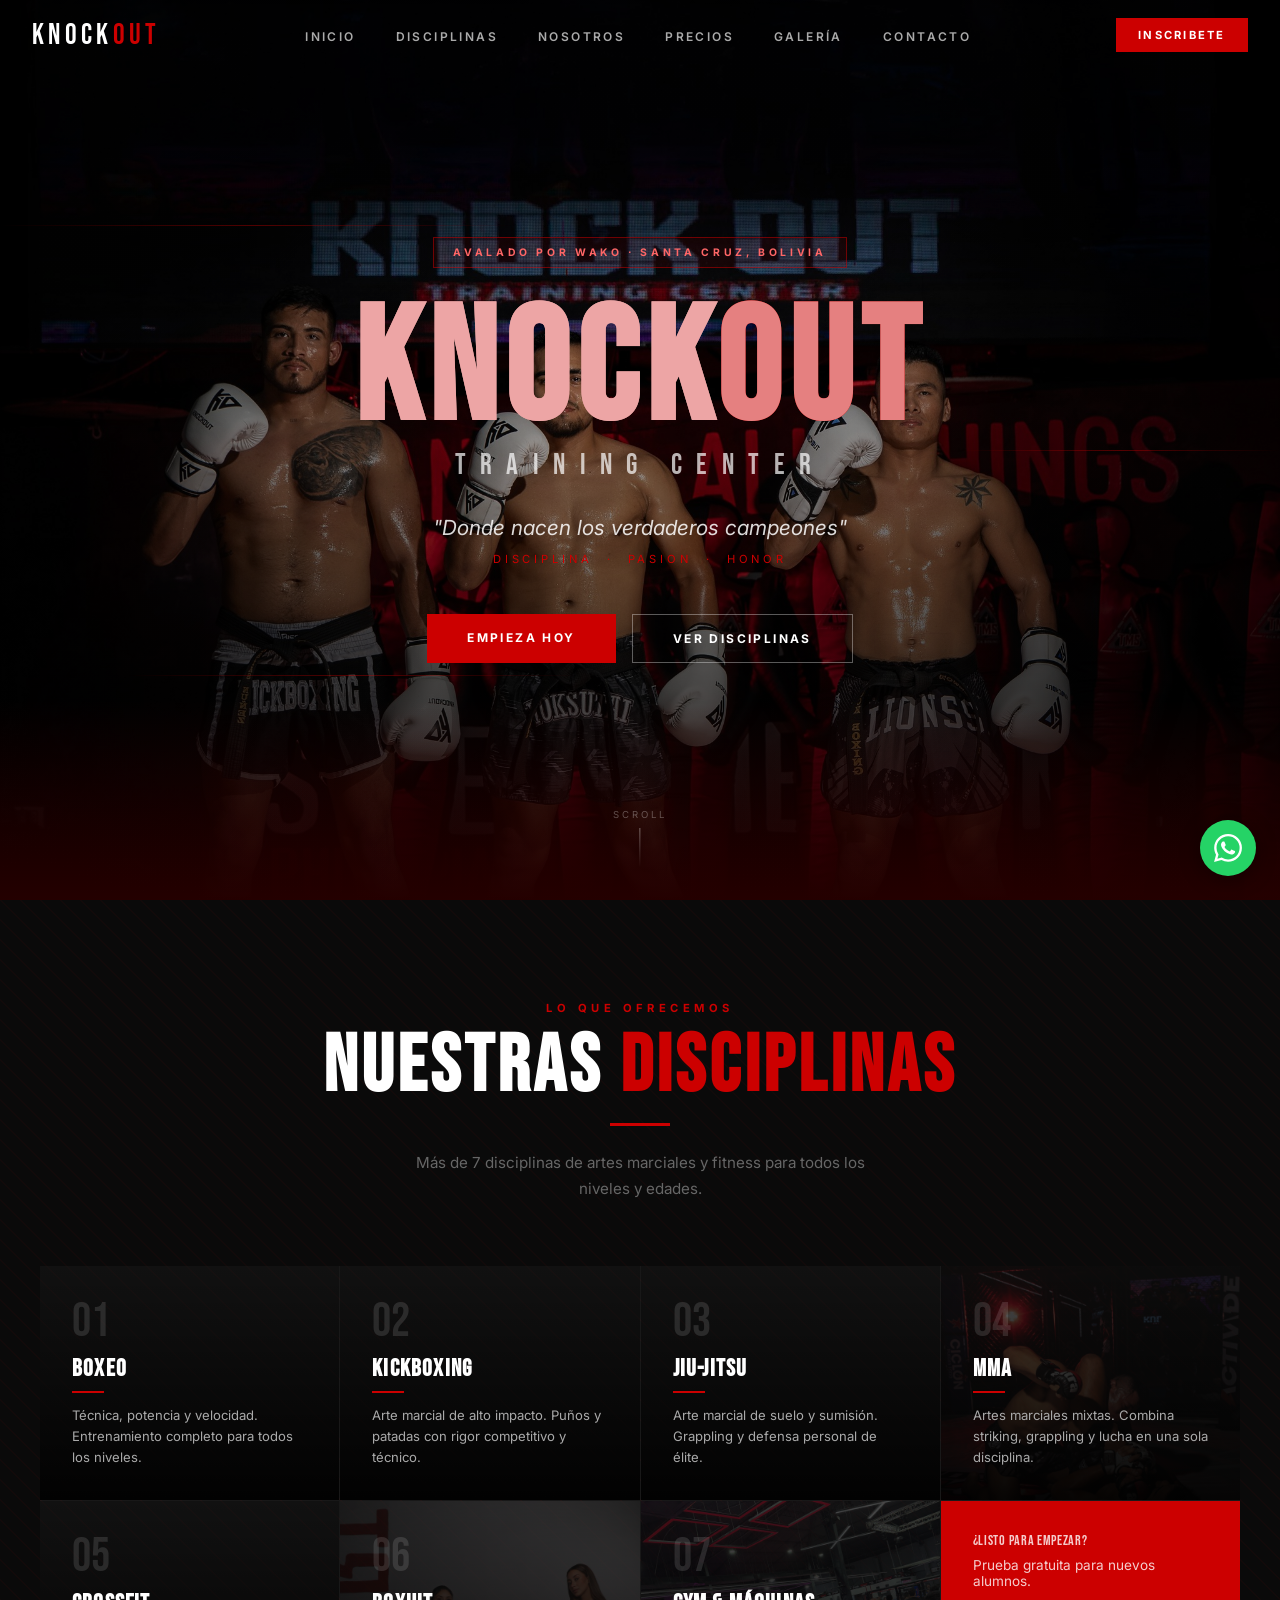
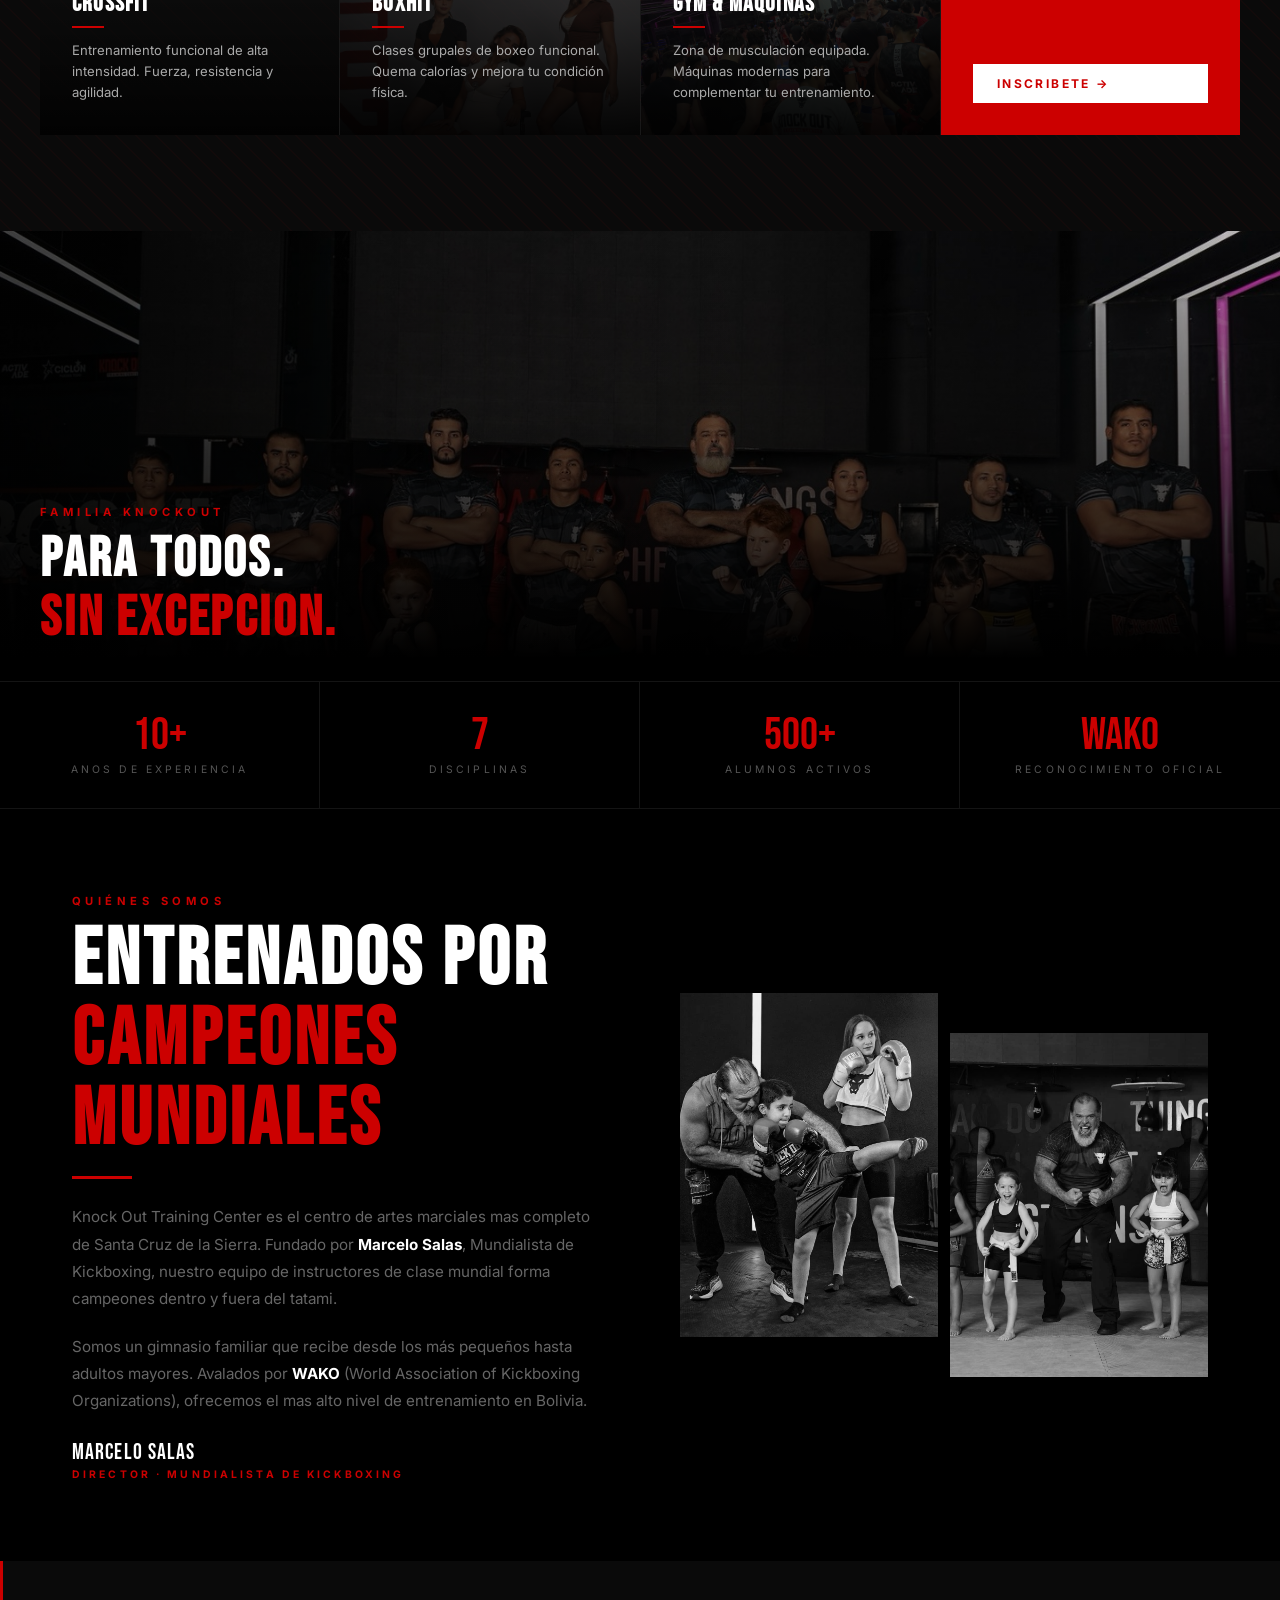
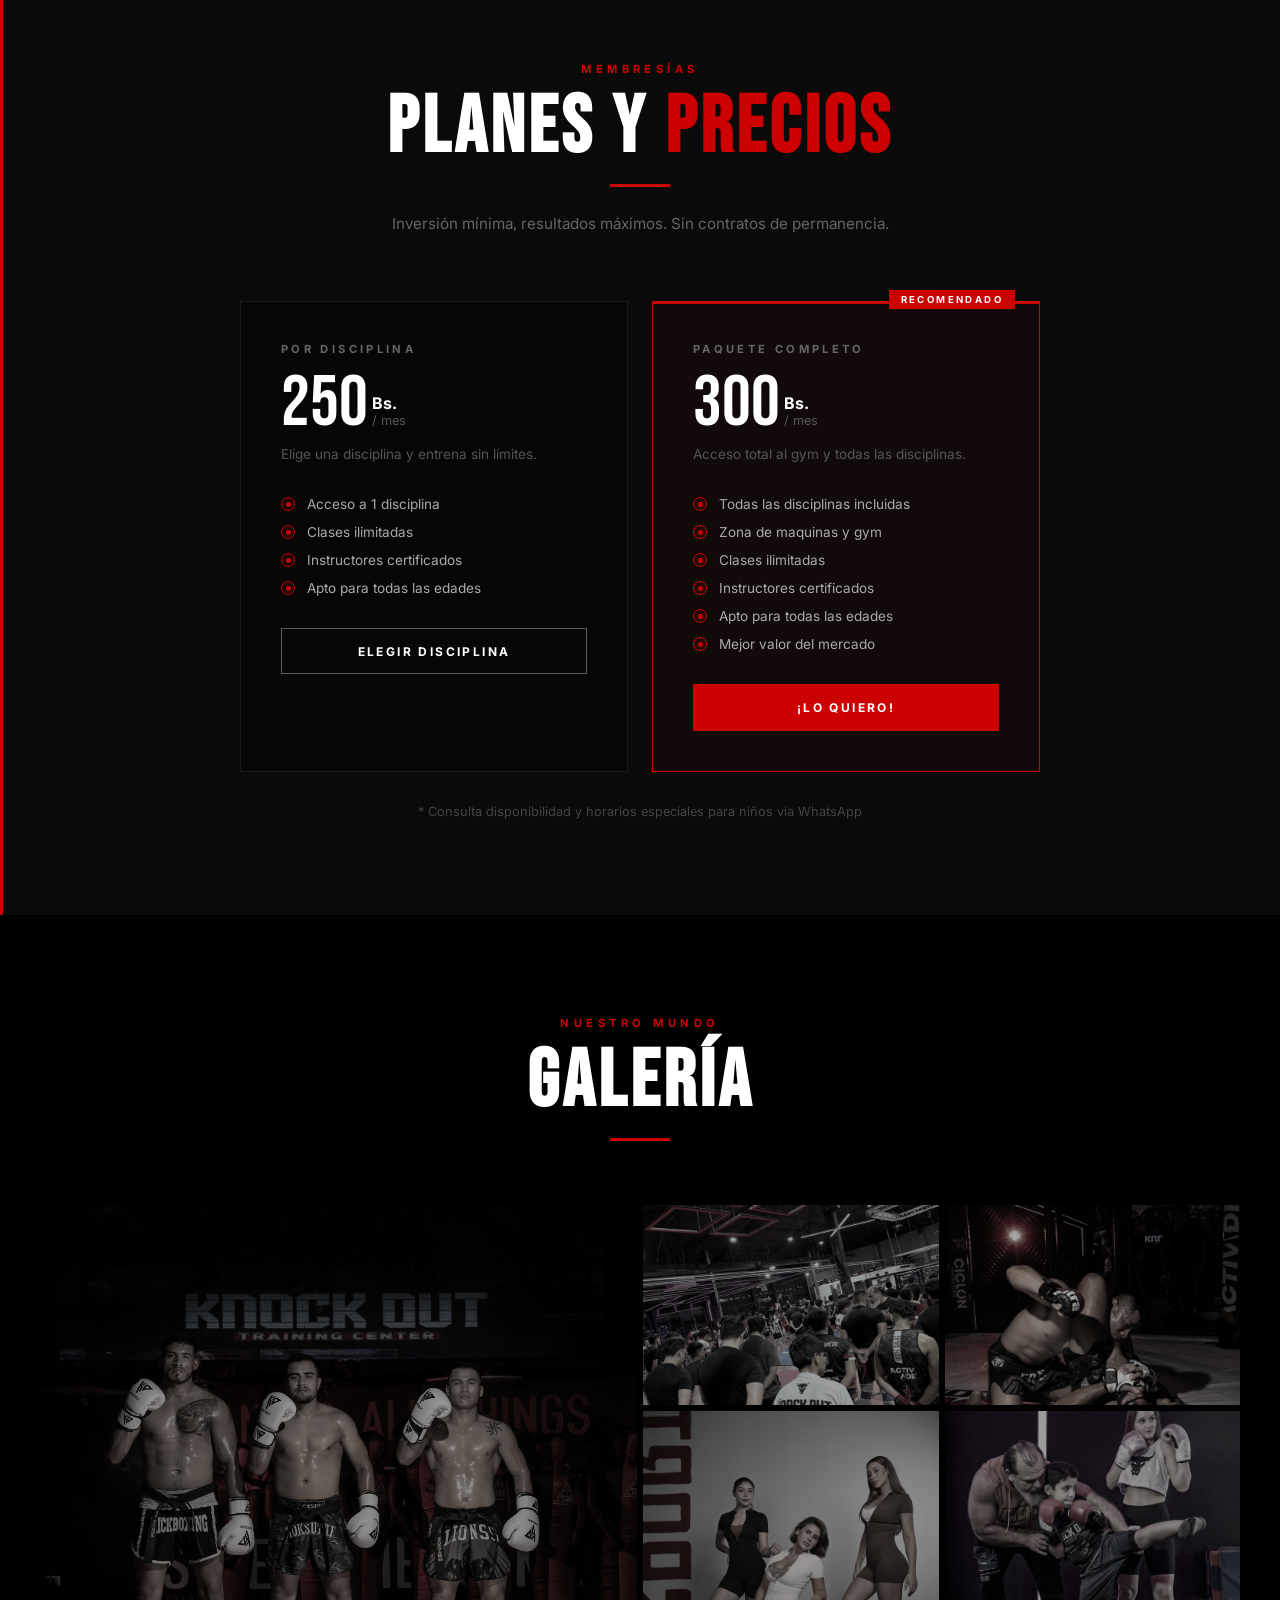
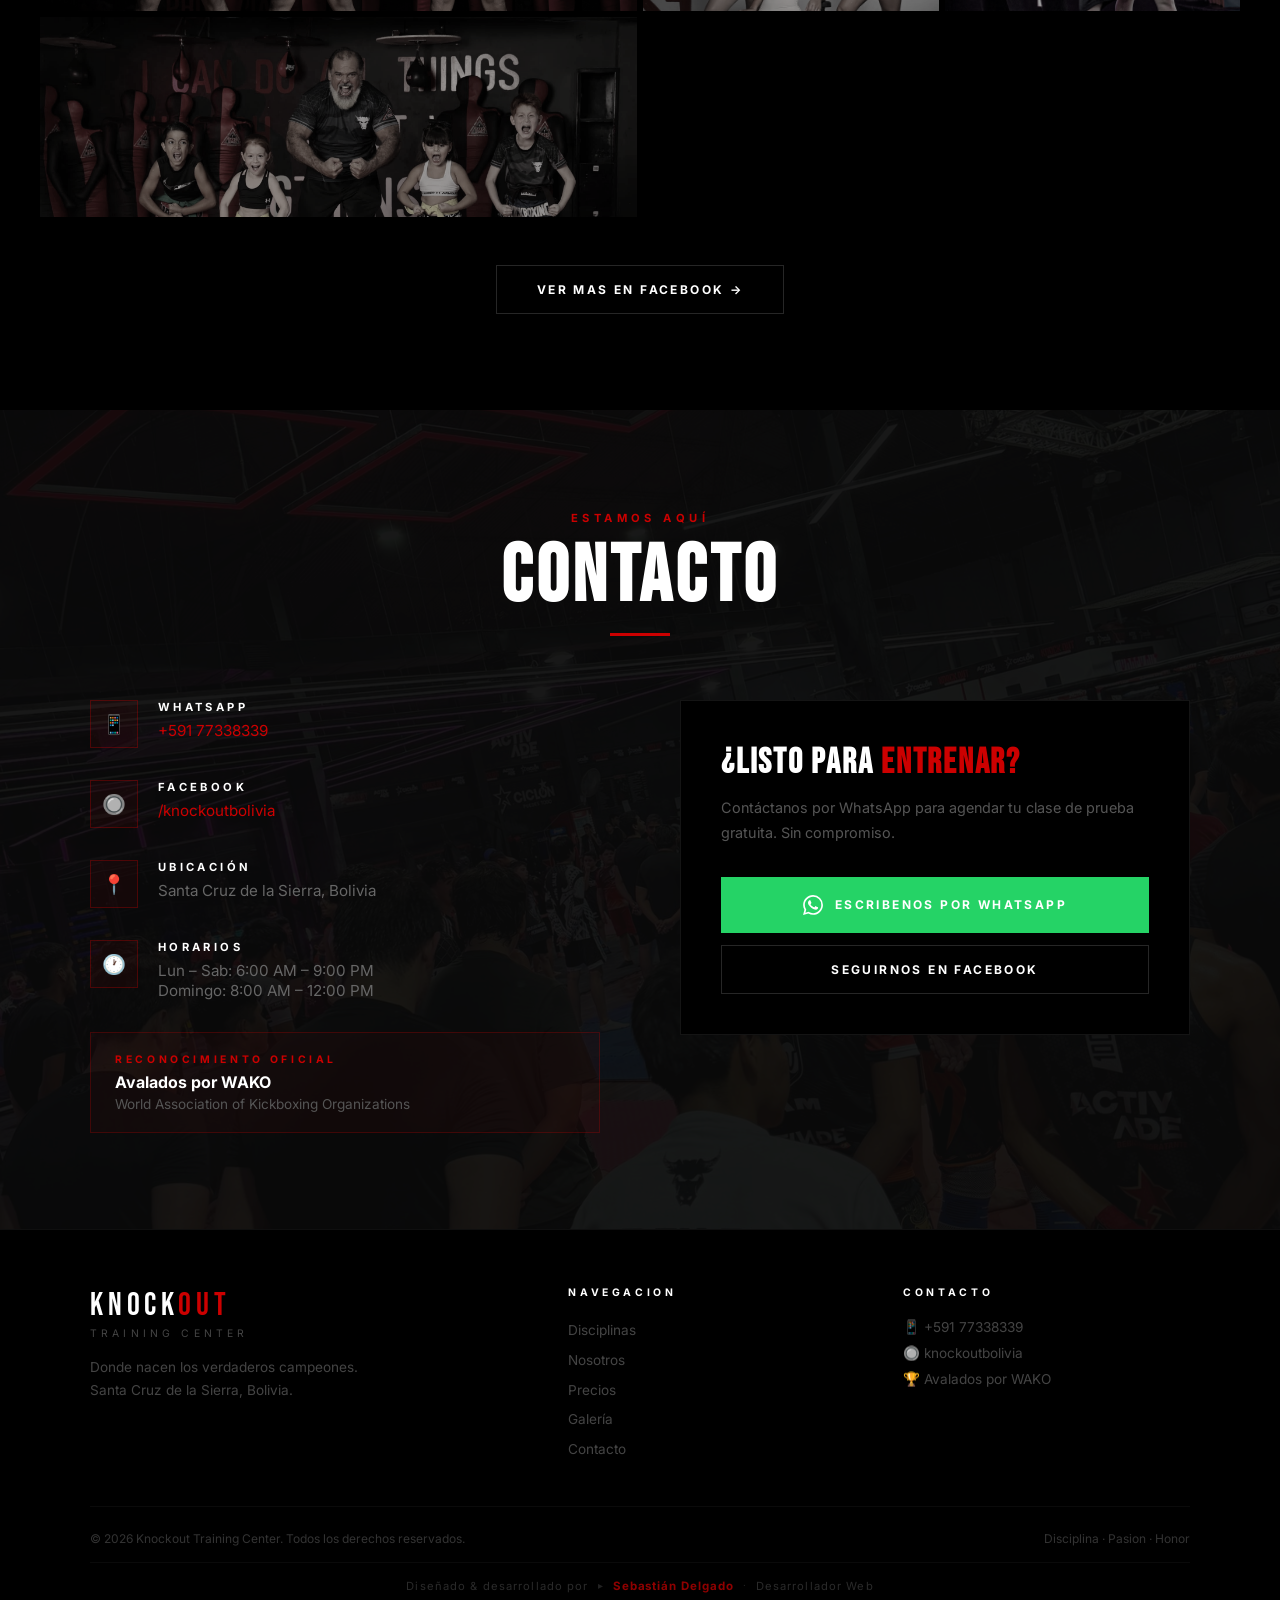
==== commit 3b6e052a: "Add favicon pack del logo Knockout Training Center" ====
--- a/index.html
+++ b/index.html
@@ -5,6 +5,11 @@
   <meta name="viewport" content="width=device-width, initial-scale=1.0" />
   <title>Knockout Training Center | Santa Cruz, Bolivia</title>
   <meta name="description" content="Donde nacen los verdaderos campeones. Boxeo, Kickboxing, Jiu-Jitsu, MMA, Crossfit y mas. Santa Cruz de la Sierra, Bolivia." />
+  <link rel="icon" type="image/x-icon" href="favicon.ico" />
+  <link rel="icon" type="image/png" sizes="32x32" href="favicon-32x32.png" />
+  <link rel="icon" type="image/png" sizes="16x16" href="favicon-16x16.png" />
+  <link rel="apple-touch-icon" sizes="180x180" href="apple-touch-icon.png" />
+  <link rel="manifest" href="site.webmanifest" />
   <link rel="stylesheet" href="style.css" />
 </head>
 <body>
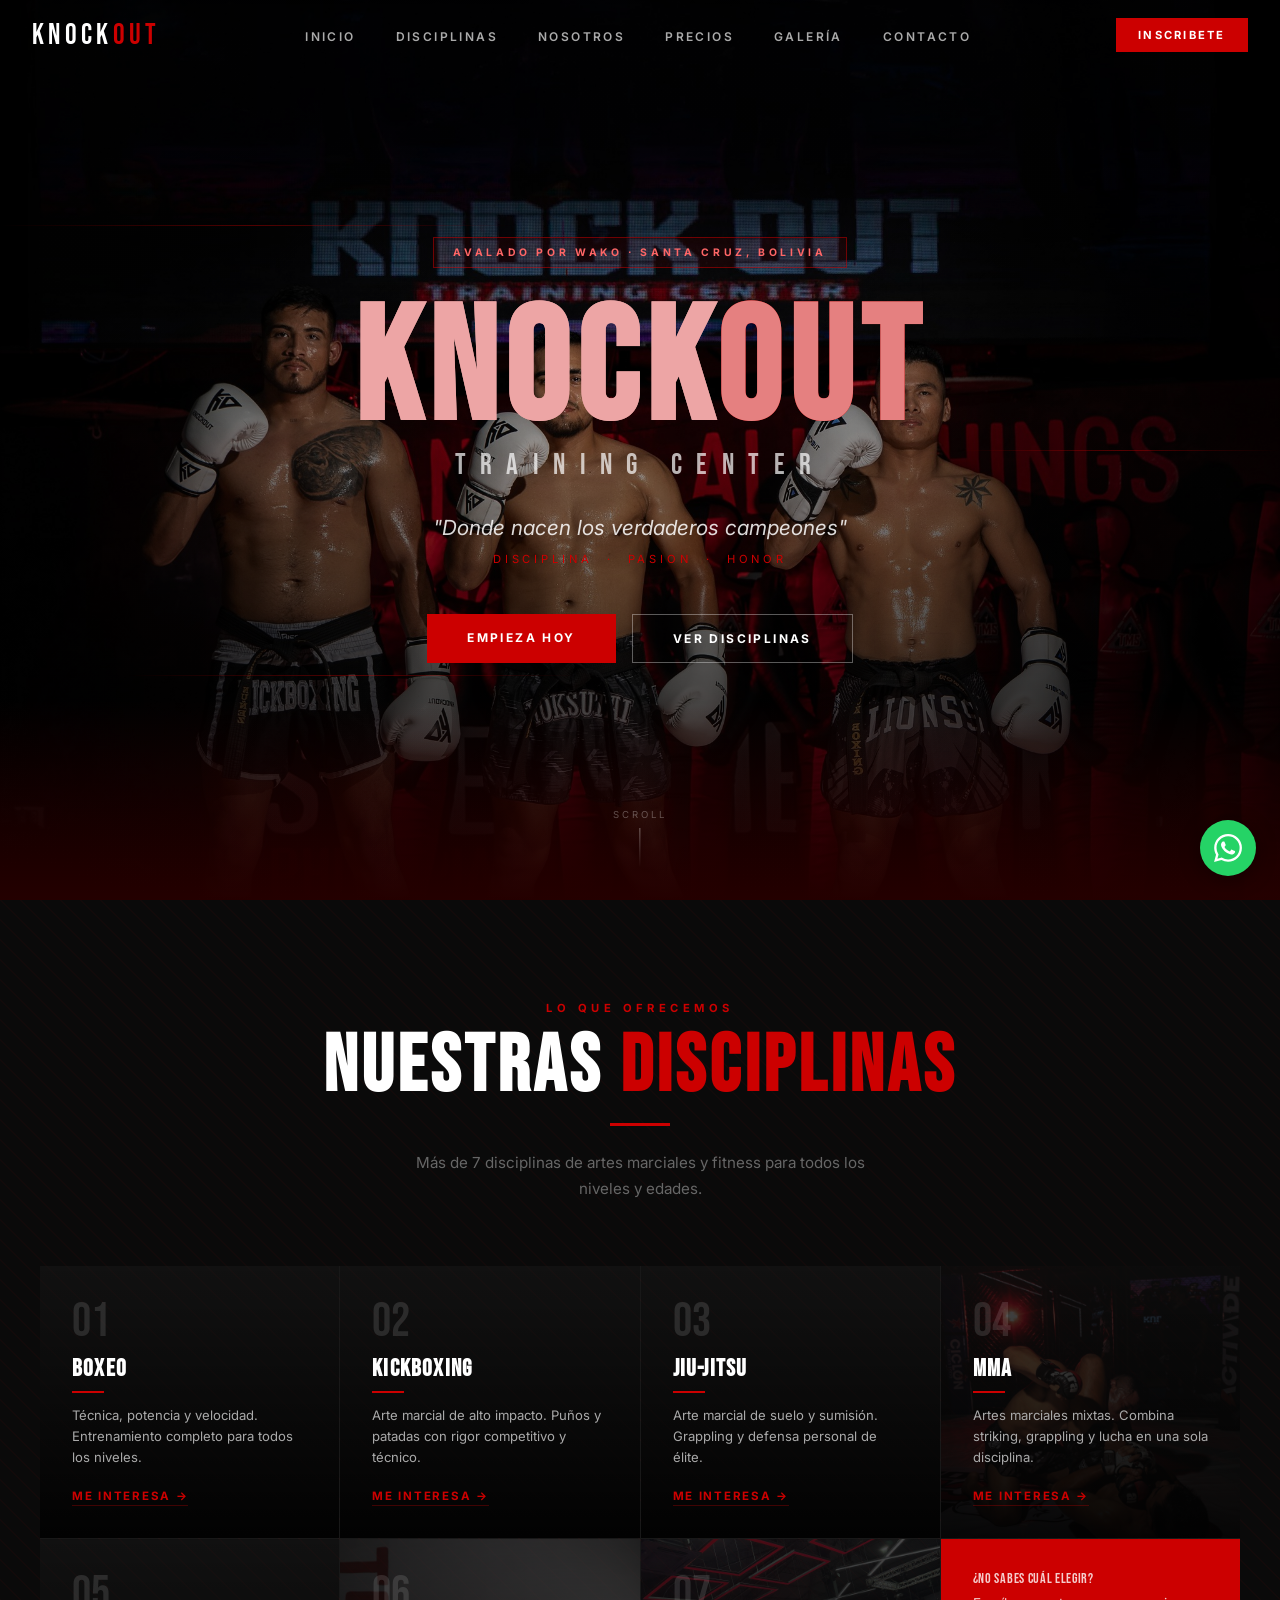
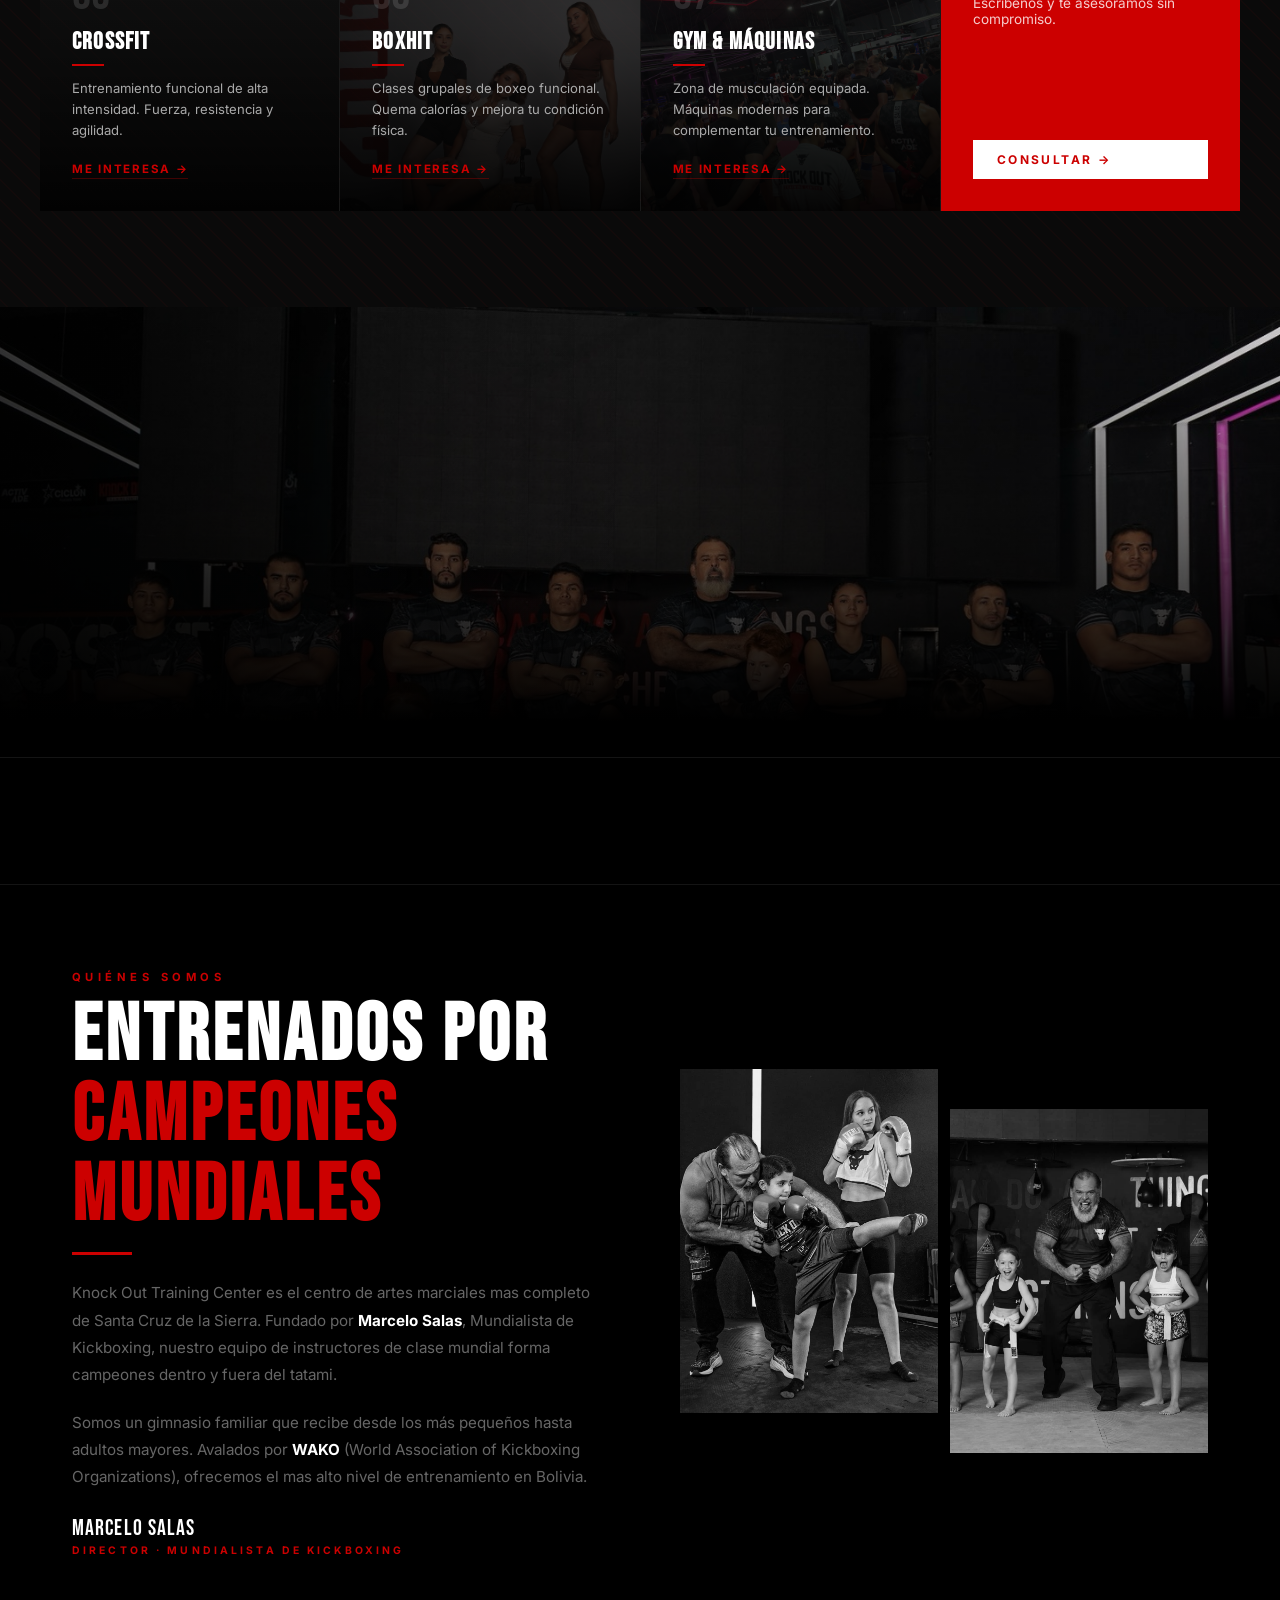
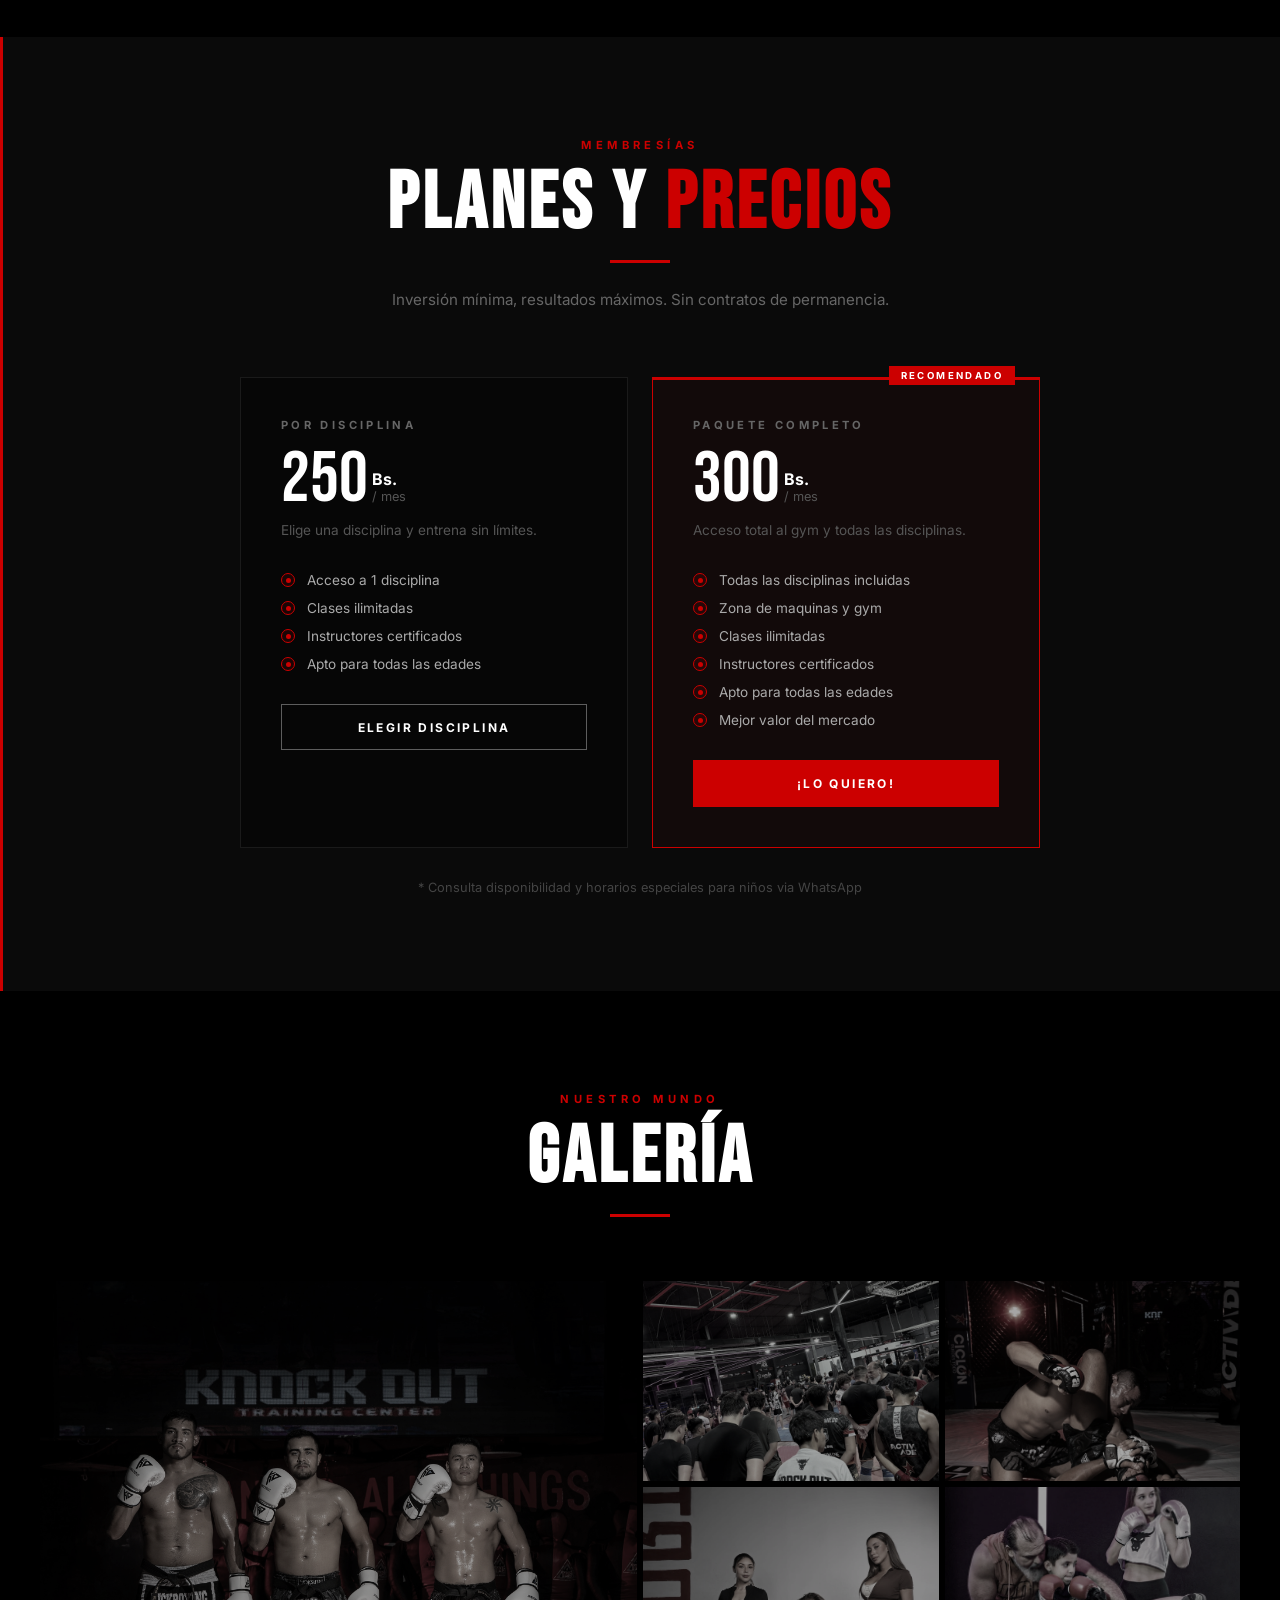
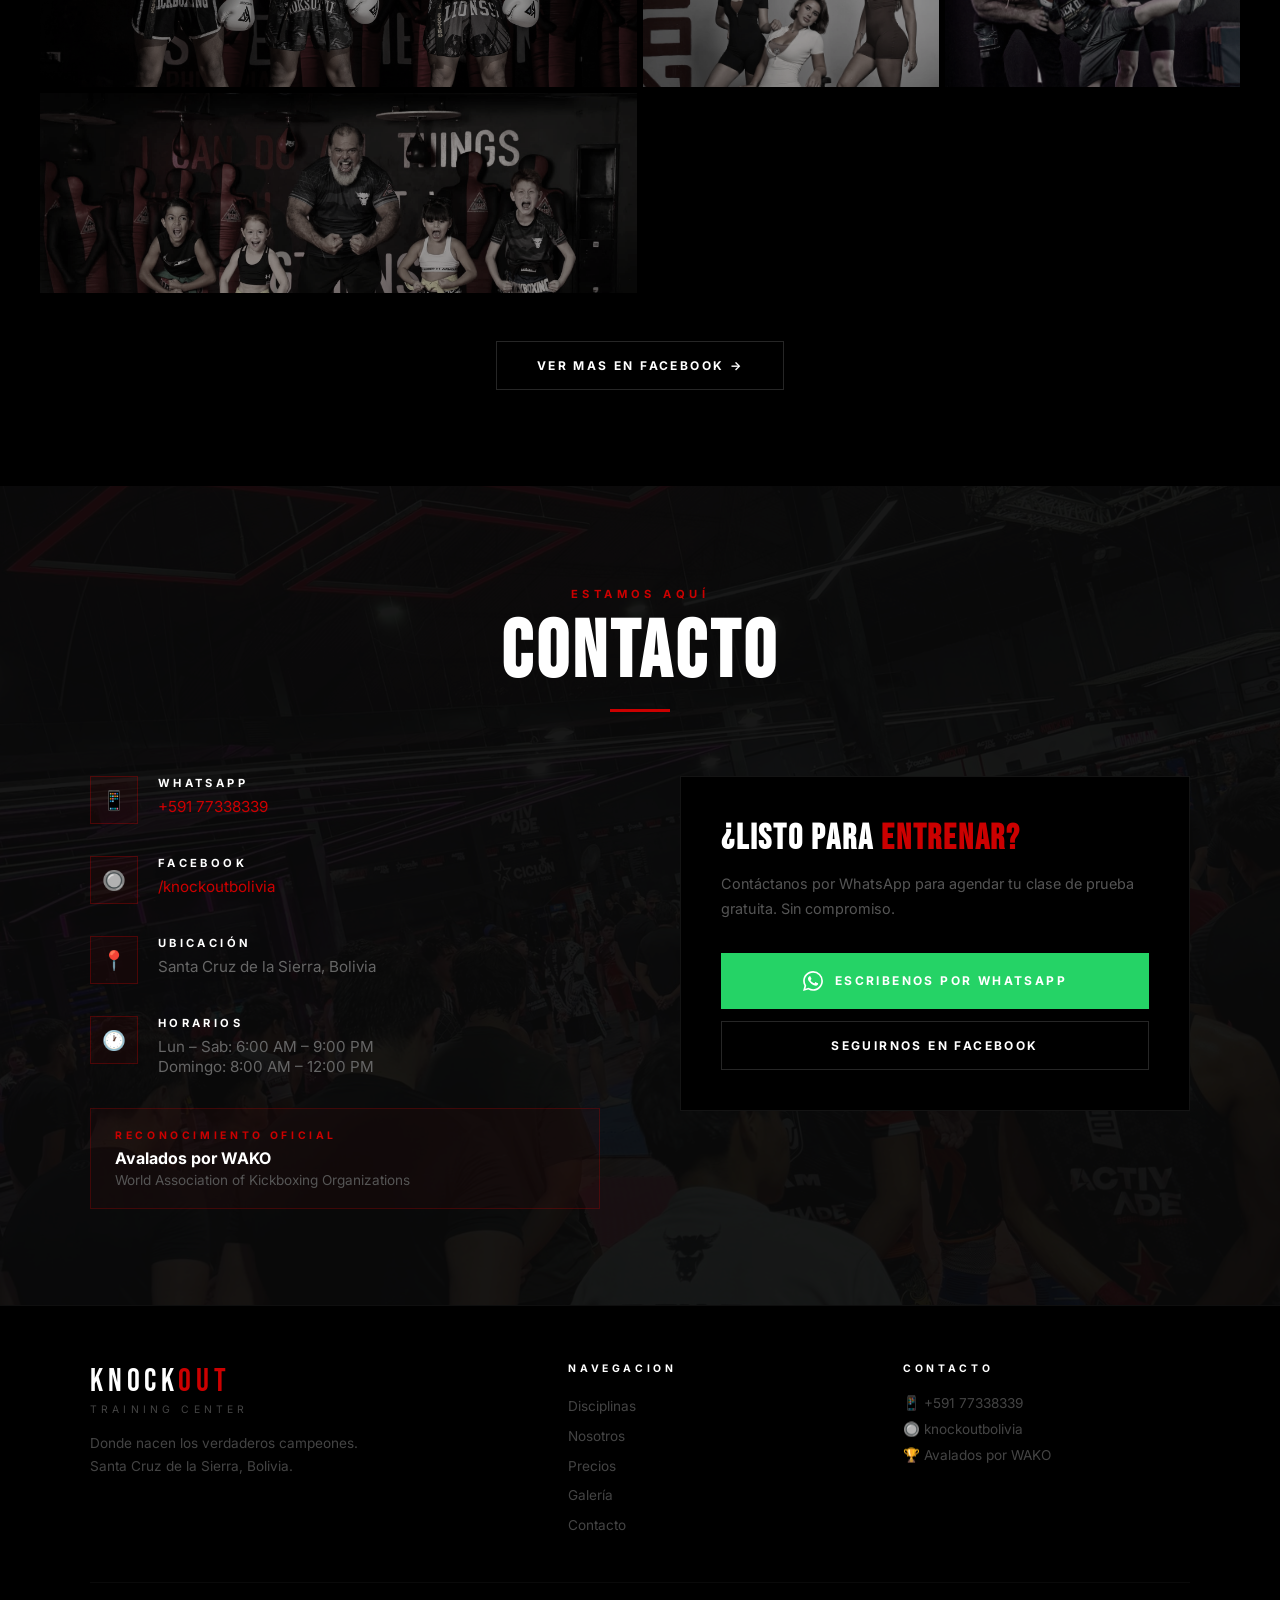
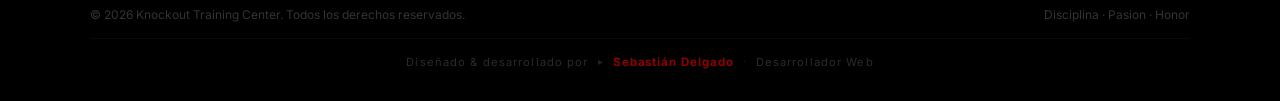
==== commit eb5851ab: "Botones WhatsApp por disciplina + foto equipo mas visible" ====
--- a/index.html
+++ b/index.html
@@ -95,6 +95,7 @@
           <h3 class="card-name">Boxeo</h3>
           <div class="card-bar"></div>
           <p class="card-desc">T&eacute;cnica, potencia y velocidad. Entrenamiento completo para todos los niveles.</p>
+          <a href="https://wa.me/59177338339?text=Hola!%20Me%20interesa%20inscribirme%20en%20Boxeo%20en%20Knockout%20Training%20Center.%20%C2%BFPodr%C3%ADan%20darme%20m%C3%A1s%20informaci%C3%B3n%3F" target="_blank" class="card-wa-btn">Me interesa &rarr;</a>
         </div>
       </div>
       <div class="disciplina-card card-kickboxing reveal stagger-2">
@@ -103,6 +104,7 @@
           <h3 class="card-name">Kickboxing</h3>
           <div class="card-bar"></div>
           <p class="card-desc">Arte marcial de alto impacto. Pu&ntilde;os y patadas con rigor competitivo y t&eacute;cnico.</p>
+          <a href="https://wa.me/59177338339?text=Hola!%20Me%20interesa%20inscribirme%20en%20Kickboxing%20en%20Knockout%20Training%20Center.%20%C2%BFPodr%C3%ADan%20darme%20m%C3%A1s%20informaci%C3%B3n%3F" target="_blank" class="card-wa-btn">Me interesa &rarr;</a>
         </div>
       </div>
       <div class="disciplina-card card-jiujitsu reveal stagger-3">
@@ -111,6 +113,7 @@
           <h3 class="card-name">Jiu-Jitsu</h3>
           <div class="card-bar"></div>
           <p class="card-desc">Arte marcial de suelo y sumisi&oacute;n. Grappling y defensa personal de &eacute;lite.</p>
+          <a href="https://wa.me/59177338339?text=Hola!%20Me%20interesa%20inscribirme%20en%20Jiu-Jitsu%20en%20Knockout%20Training%20Center.%20%C2%BFPodr%C3%ADan%20darme%20m%C3%A1s%20informaci%C3%B3n%3F" target="_blank" class="card-wa-btn">Me interesa &rarr;</a>
         </div>
       </div>
       <div class="disciplina-card card-mma reveal stagger-4">
@@ -119,6 +122,7 @@
           <h3 class="card-name">MMA</h3>
           <div class="card-bar"></div>
           <p class="card-desc">Artes marciales mixtas. Combina striking, grappling y lucha en una sola disciplina.</p>
+          <a href="https://wa.me/59177338339?text=Hola!%20Me%20interesa%20inscribirme%20en%20MMA%20en%20Knockout%20Training%20Center.%20%C2%BFPodr%C3%ADan%20darme%20m%C3%A1s%20informaci%C3%B3n%3F" target="_blank" class="card-wa-btn">Me interesa &rarr;</a>
         </div>
       </div>
       <div class="disciplina-card card-crossfit reveal stagger-5">
@@ -127,7 +131,7 @@
           <h3 class="card-name">Crossfit</h3>
           <div class="card-bar"></div>
           <p class="card-desc">Entrenamiento funcional de alta intensidad. Fuerza, resistencia y agilidad.</p>
-
+          <a href="https://wa.me/59177338339?text=Hola!%20Me%20interesa%20inscribirme%20en%20Crossfit%20en%20Knockout%20Training%20Center.%20%C2%BFPodr%C3%ADan%20darme%20m%C3%A1s%20informaci%C3%B3n%3F" target="_blank" class="card-wa-btn">Me interesa &rarr;</a>
         </div>
       </div>
       <div class="disciplina-card card-boxhit reveal stagger-6">
@@ -136,6 +140,7 @@
           <h3 class="card-name">Boxhit</h3>
           <div class="card-bar"></div>
           <p class="card-desc">Clases grupales de boxeo funcional. Quema calor&iacute;as y mejora tu condici&oacute;n f&iacute;sica.</p>
+          <a href="https://wa.me/59177338339?text=Hola!%20Me%20interesa%20inscribirme%20en%20Boxhit%20en%20Knockout%20Training%20Center.%20%C2%BFPodr%C3%ADan%20darme%20m%C3%A1s%20informaci%C3%B3n%3F" target="_blank" class="card-wa-btn">Me interesa &rarr;</a>
         </div>
       </div>
       <div class="disciplina-card card-gym reveal stagger-7">
@@ -144,14 +149,15 @@
           <h3 class="card-name">Gym &amp; M&aacute;quinas</h3>
           <div class="card-bar"></div>
           <p class="card-desc">Zona de musculaci&oacute;n equipada. M&aacute;quinas modernas para complementar tu entrenamiento.</p>
+          <a href="https://wa.me/59177338339?text=Hola!%20Me%20interesa%20el%20Gym%20%26%20M%C3%A1quinas%20en%20Knockout%20Training%20Center.%20%C2%BFPodr%C3%ADan%20darme%20m%C3%A1s%20informaci%C3%B3n%3F" target="_blank" class="card-wa-btn">Me interesa &rarr;</a>
         </div>
       </div>
       <div class="card-cta reveal stagger-8">
         <div>
-          <p class="card-cta-title">&iquest;Listo para empezar?</p>
-          <p>Prueba gratuita para nuevos alumnos.</p>
-        </div>
-        <a href="https://wa.me/59177338339" target="_blank">INSCRIBETE &rarr;</a>
+          <p class="card-cta-title">&iquest;No sabes cu&aacute;l elegir?</p>
+          <p>Escr&iacute;benos y te asesoramos sin compromiso.</p>
+        </div>
+        <a href="https://wa.me/59177338339?text=Hola!%20Quisiera%20m%C3%A1s%20informaci%C3%B3n%20sobre%20las%20disciplinas%20en%20Knockout%20Training%20Center." target="_blank">CONSULTAR &rarr;</a>
       </div>
     </div>
   </section>
--- a/style.css
+++ b/style.css
@@ -446,7 +446,21 @@
 
 .disciplina-card:hover .card-bar { width: 64px; }
 
-.card-desc { color: #aaa; font-size: 0.82rem; line-height: 1.6; }
+.card-desc { color: #aaa; font-size: 0.82rem; line-height: 1.6; margin-bottom: 1rem; }
+
+.card-wa-btn {
+  display: inline-block;
+  color: #CC0000;
+  font-size: 0.72rem;
+  font-weight: 700;
+  letter-spacing: 0.15em;
+  text-transform: uppercase;
+  text-decoration: none;
+  border-bottom: 1px solid rgba(204,0,0,0.3);
+  padding-bottom: 2px;
+  transition: color 0.2s, border-color 0.2s;
+}
+.card-wa-btn:hover { color: #ff4444; border-color: #ff4444; }
 
 .card-cta {
   background: #CC0000;
@@ -497,19 +511,19 @@
   inset: 0;
   background-image: url('img/hero3.jpg');
   background-size: cover;
-  background-position: center 30%;
+  background-position: center 18%;
 }
 
 .team-photo-overlay {
   position: absolute;
   inset: 0;
-  background: linear-gradient(to bottom, rgba(0,0,0,0.2), #000 95%);
+  background: linear-gradient(to bottom, rgba(0,0,0,0.05), #000 92%);
 }
 
 .team-photo-overlay-left {
   position: absolute;
   inset: 0;
-  background: linear-gradient(to right, rgba(0,0,0,0.6), transparent 60%);
+  background: linear-gradient(to right, rgba(0,0,0,0.7), transparent 50%);
 }
 
 .team-photo-text {
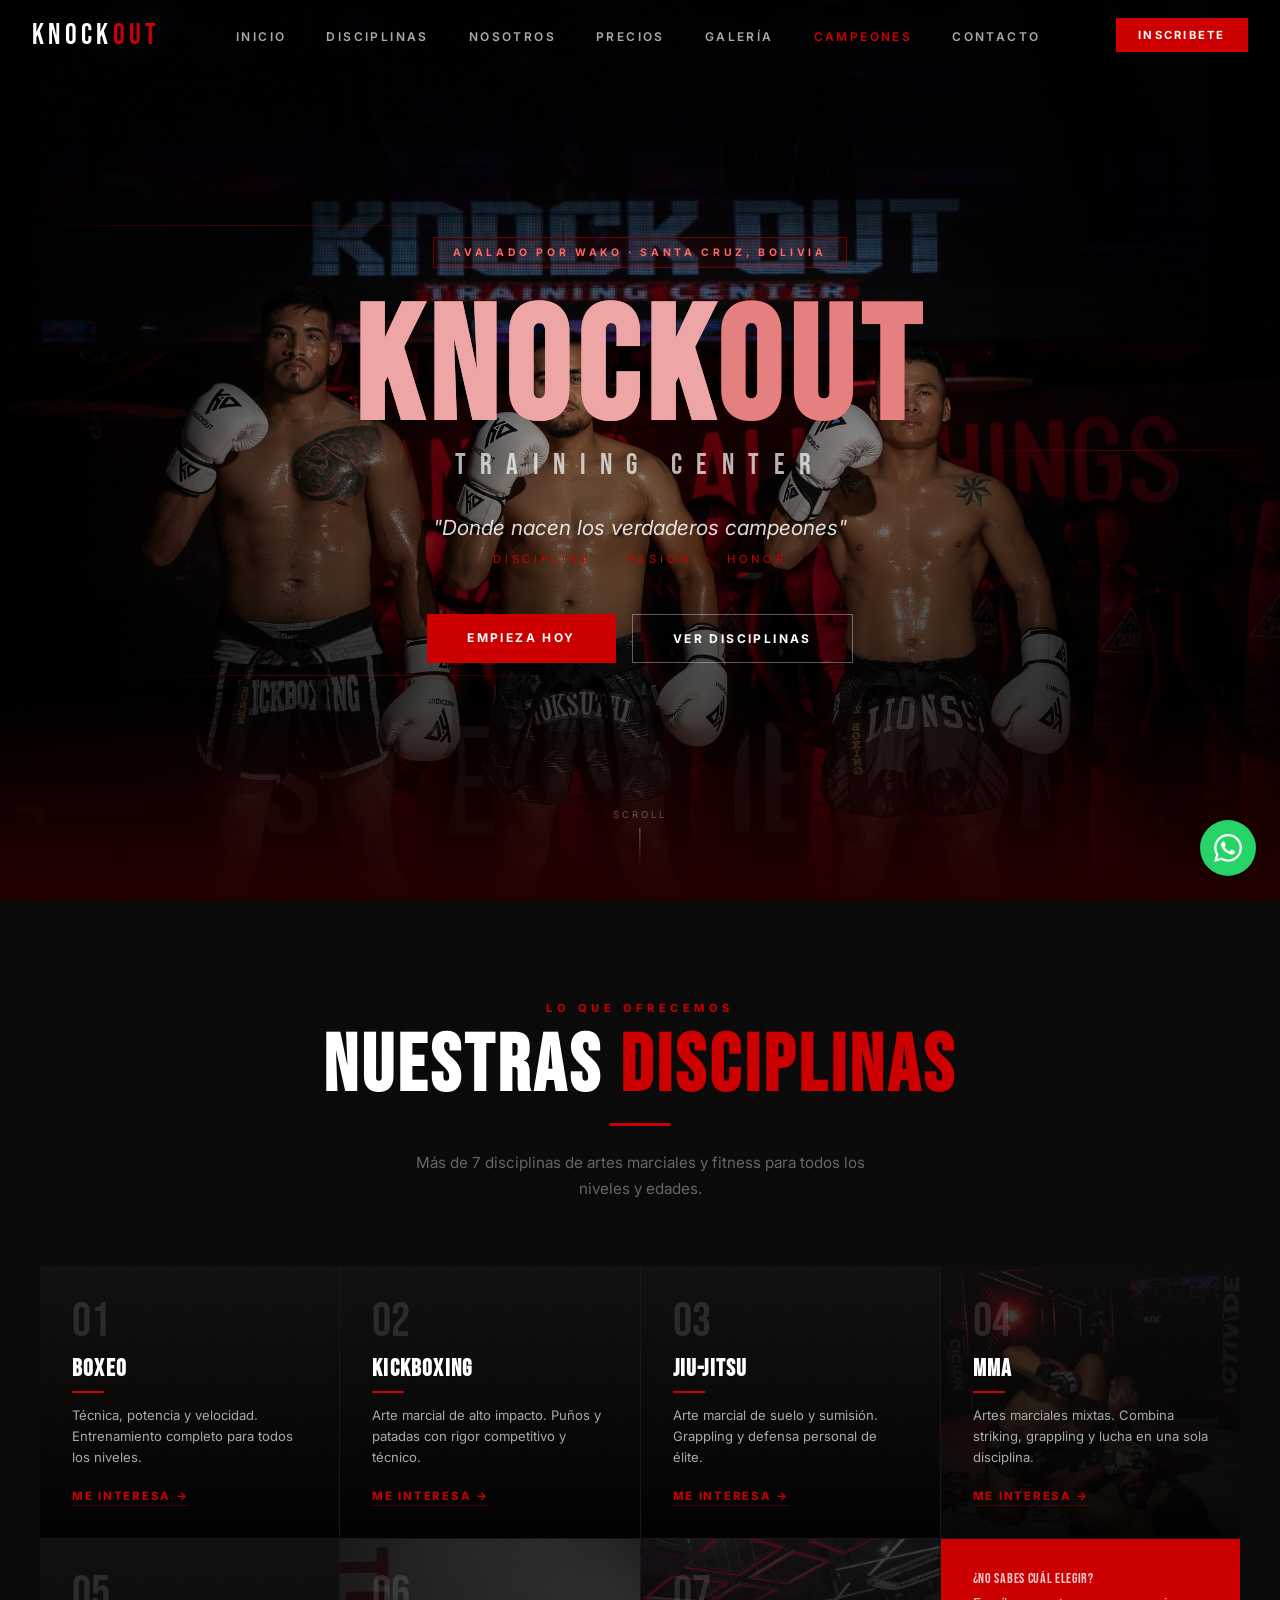
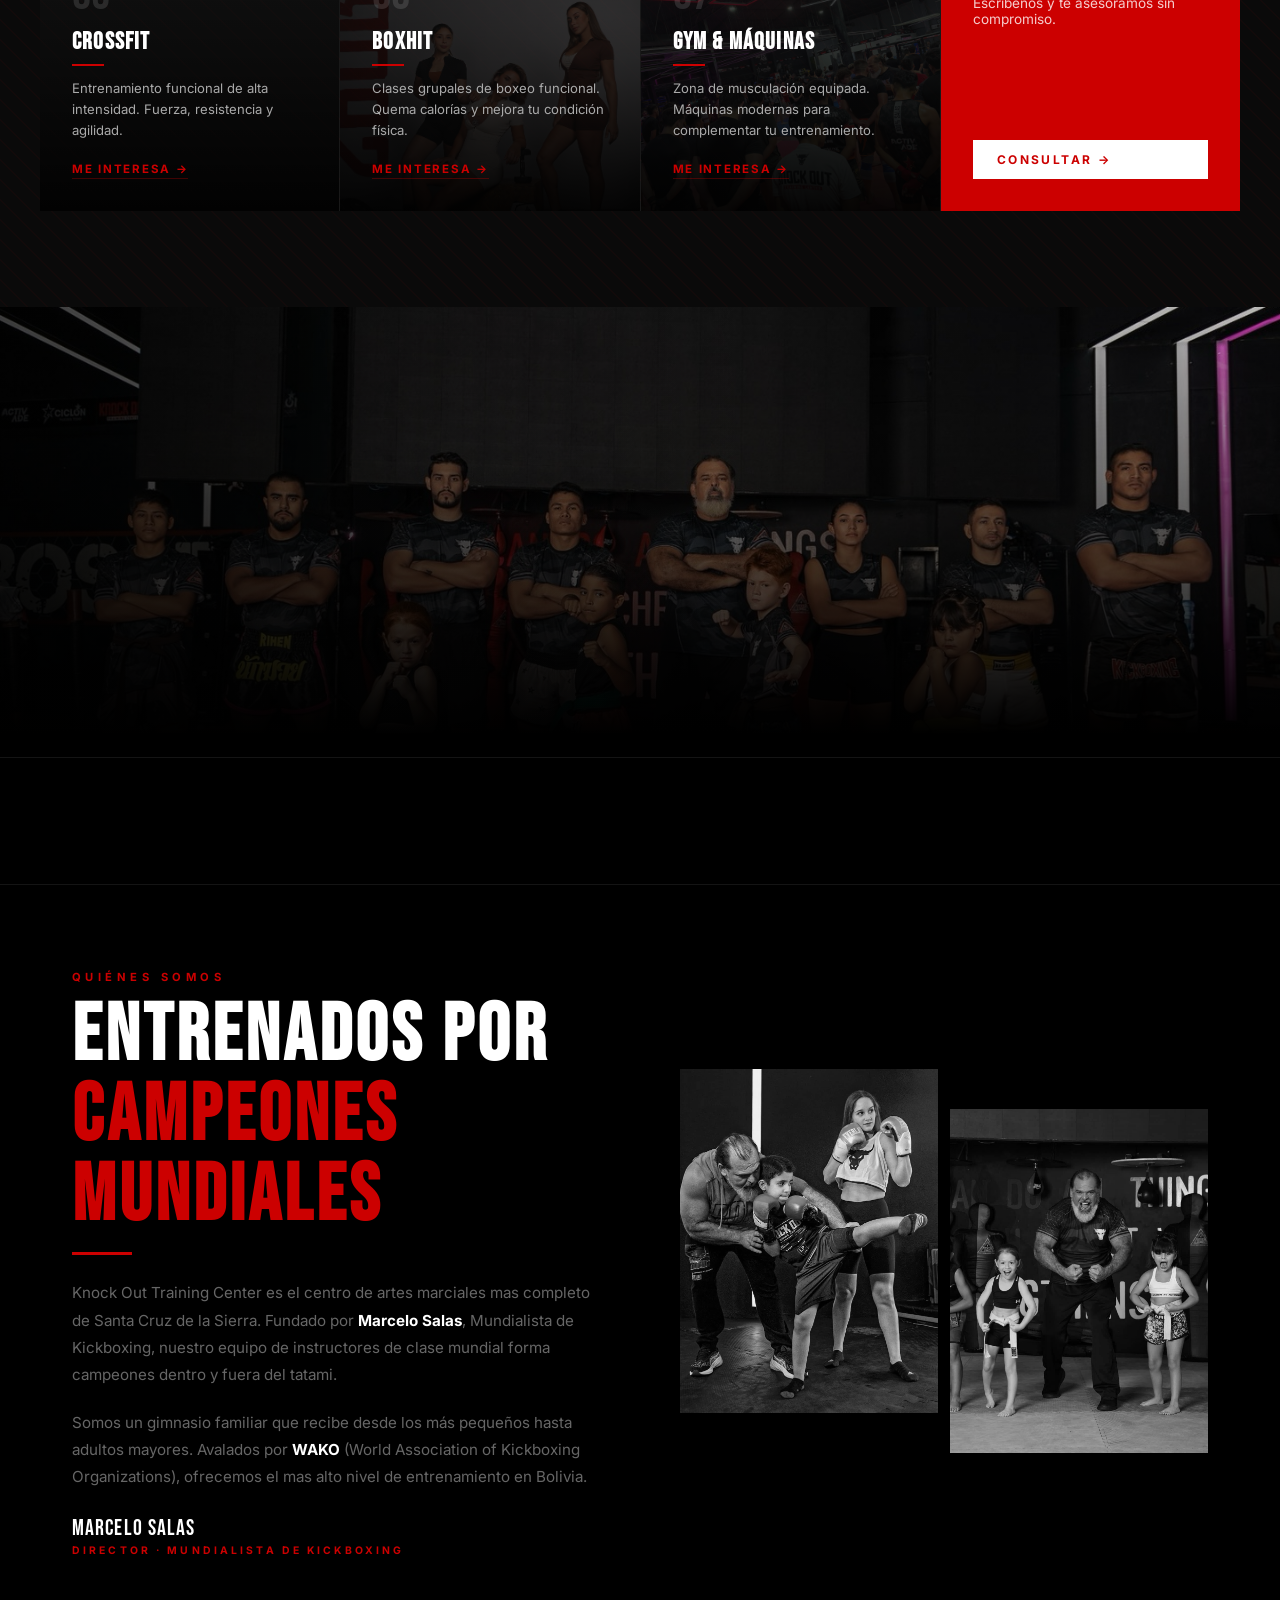
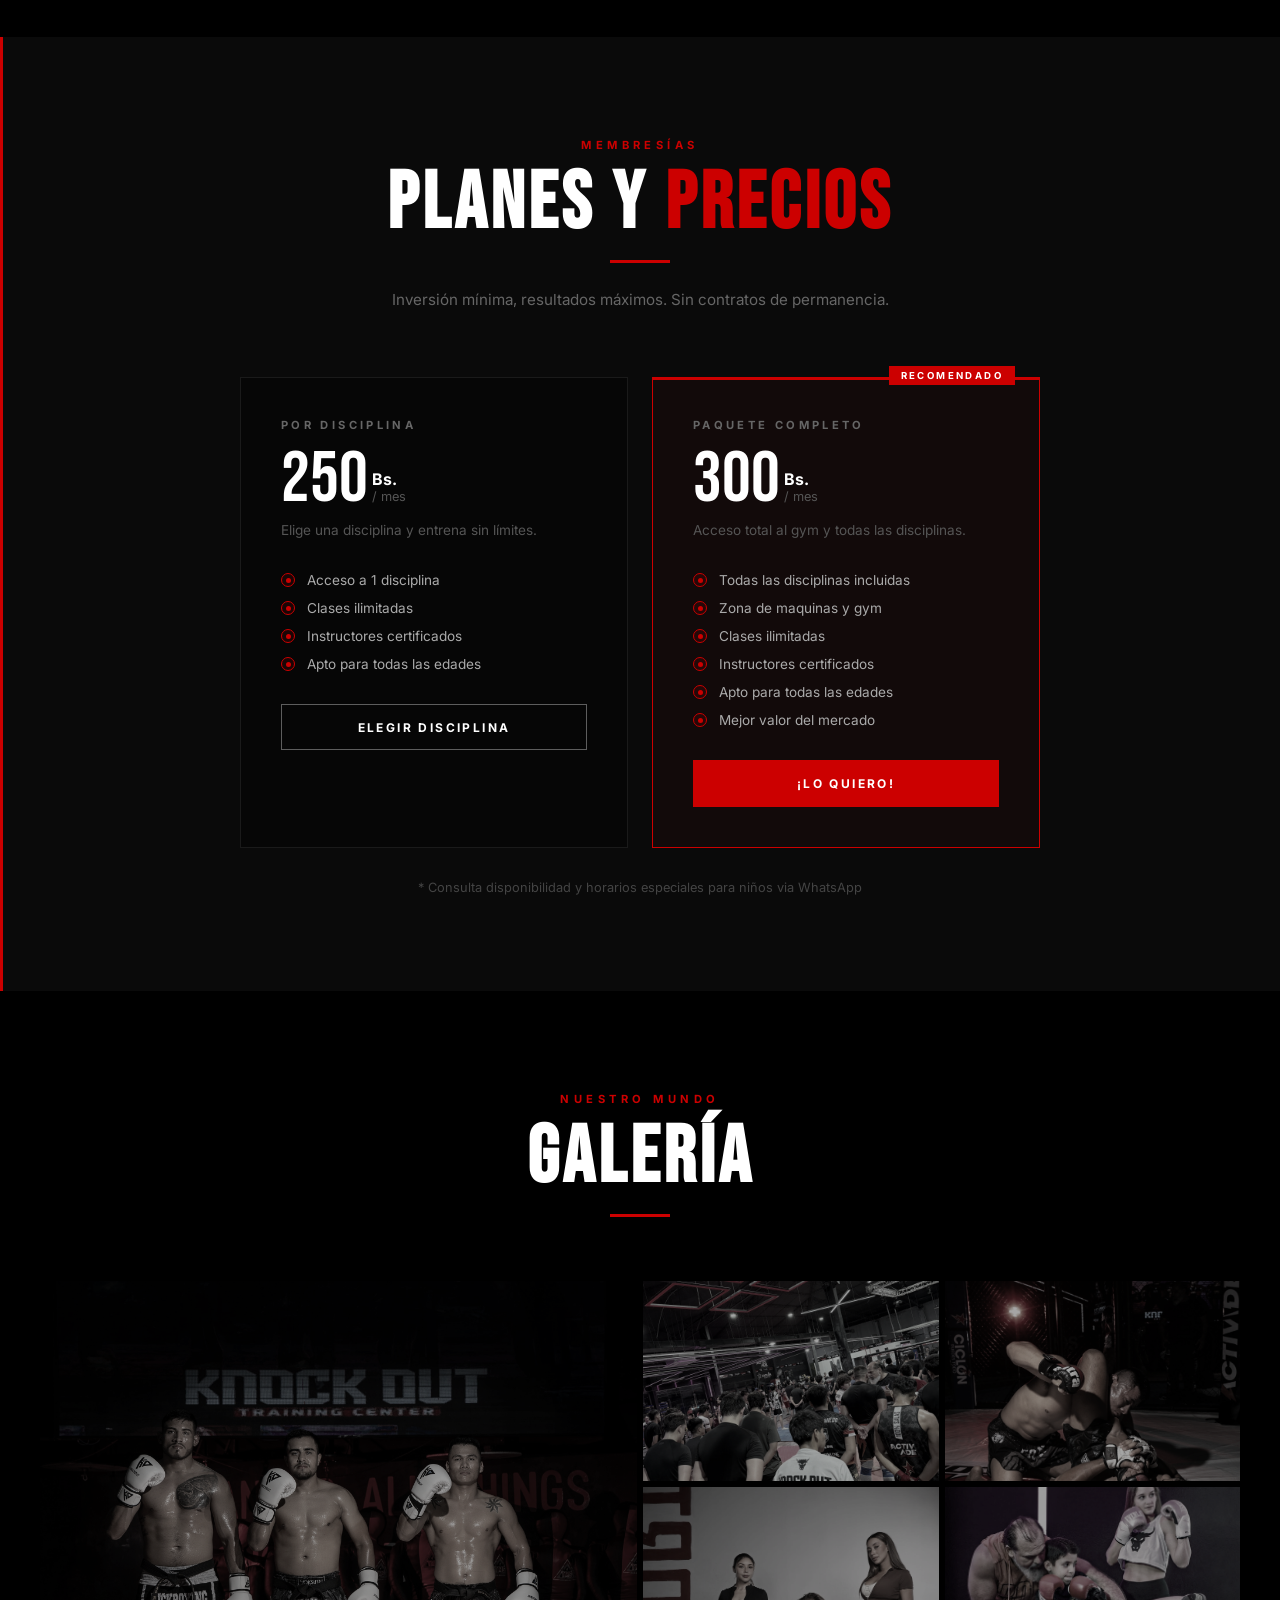
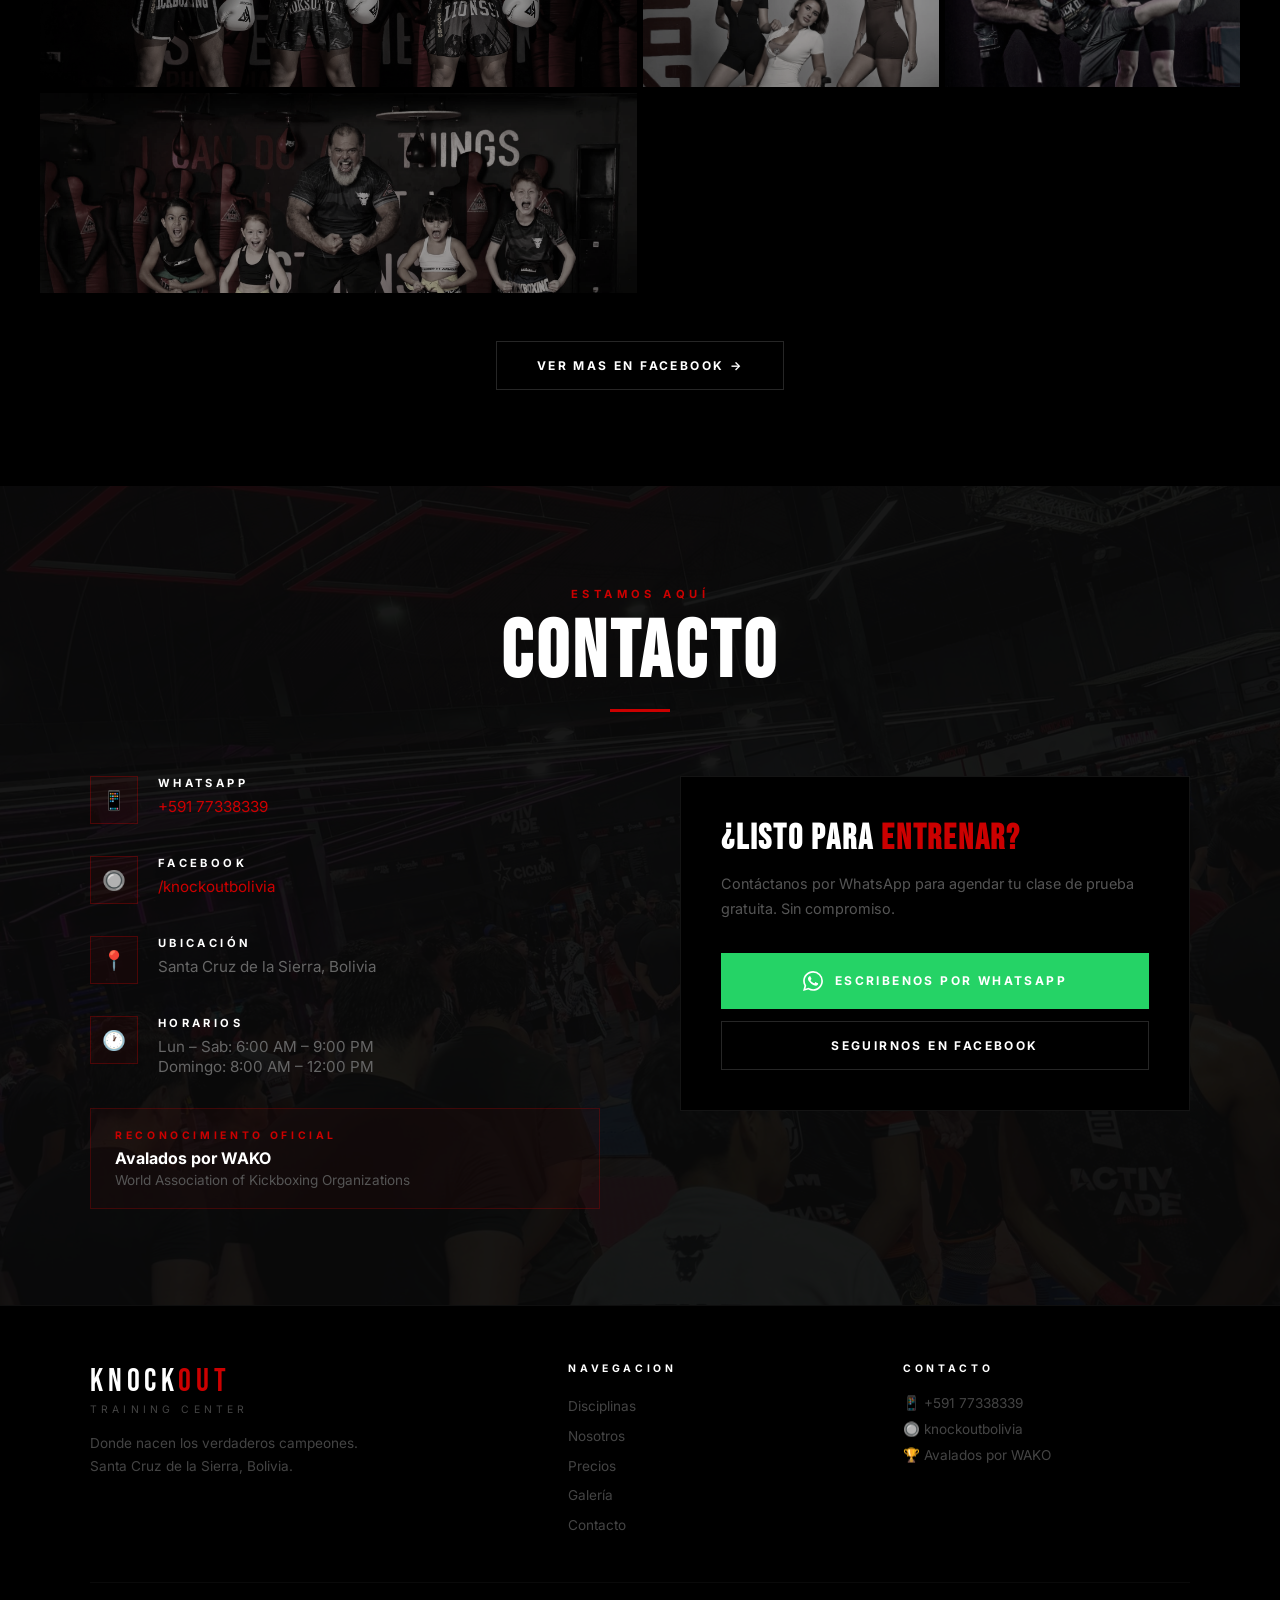
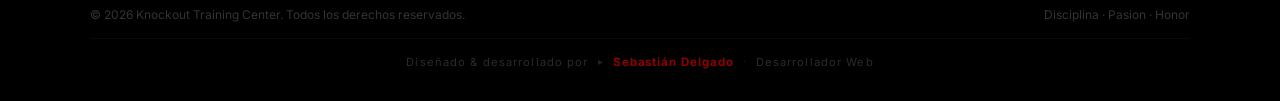
==== commit 4b58f855: "Nueva pagina Campeones: timeline Marcelo Salas + Renzo Martinez" ====
--- a/index.html
+++ b/index.html
@@ -23,6 +23,7 @@
       <li><a href="#nosotros">Nosotros</a></li>
       <li><a href="#precios">Precios</a></li>
       <li><a href="#galeria">Galer&iacute;a</a></li>
+      <li><a href="campeones.html" style="color:#CC0000;">Campeones</a></li>
       <li><a href="#contacto">Contacto</a></li>
     </ul>
     <a href="https://wa.me/59177338339" target="_blank" class="nav-cta">Inscribete</a>
@@ -36,8 +37,9 @@
     <a href="#disciplinas" onclick="closeMenu()">Disciplinas</a>
     <a href="#nosotros"    onclick="closeMenu()">Nosotros</a>
     <a href="#precios"     onclick="closeMenu()">Precios</a>
-    <a href="#galeria"     onclick="closeMenu()">Galer&iacute;a</a>
-    <a href="#contacto"    onclick="closeMenu()">Contacto</a>
+    <a href="#galeria"       onclick="closeMenu()">Galer&iacute;a</a>
+    <a href="campeones.html" onclick="closeMenu()" style="color:#CC0000;">Campeones</a>
+    <a href="#contacto"      onclick="closeMenu()">Contacto</a>
     <a href="https://wa.me/59177338339" target="_blank" class="nav-cta">Inscribete ahora</a>
   </div>
 
--- a/style.css
+++ b/style.css
@@ -511,19 +511,19 @@
   inset: 0;
   background-image: url('img/hero3.jpg');
   background-size: cover;
-  background-position: center 18%;
+  background-position: center 38%;
 }
 
 .team-photo-overlay {
   position: absolute;
   inset: 0;
-  background: linear-gradient(to bottom, rgba(0,0,0,0.05), #000 92%);
+  background: linear-gradient(to bottom, rgba(0,0,0,0.2), #000 95%);
 }
 
 .team-photo-overlay-left {
   position: absolute;
   inset: 0;
-  background: linear-gradient(to right, rgba(0,0,0,0.7), transparent 50%);
+  background: linear-gradient(to right, rgba(0,0,0,0.6), transparent 60%);
 }
 
 .team-photo-text {
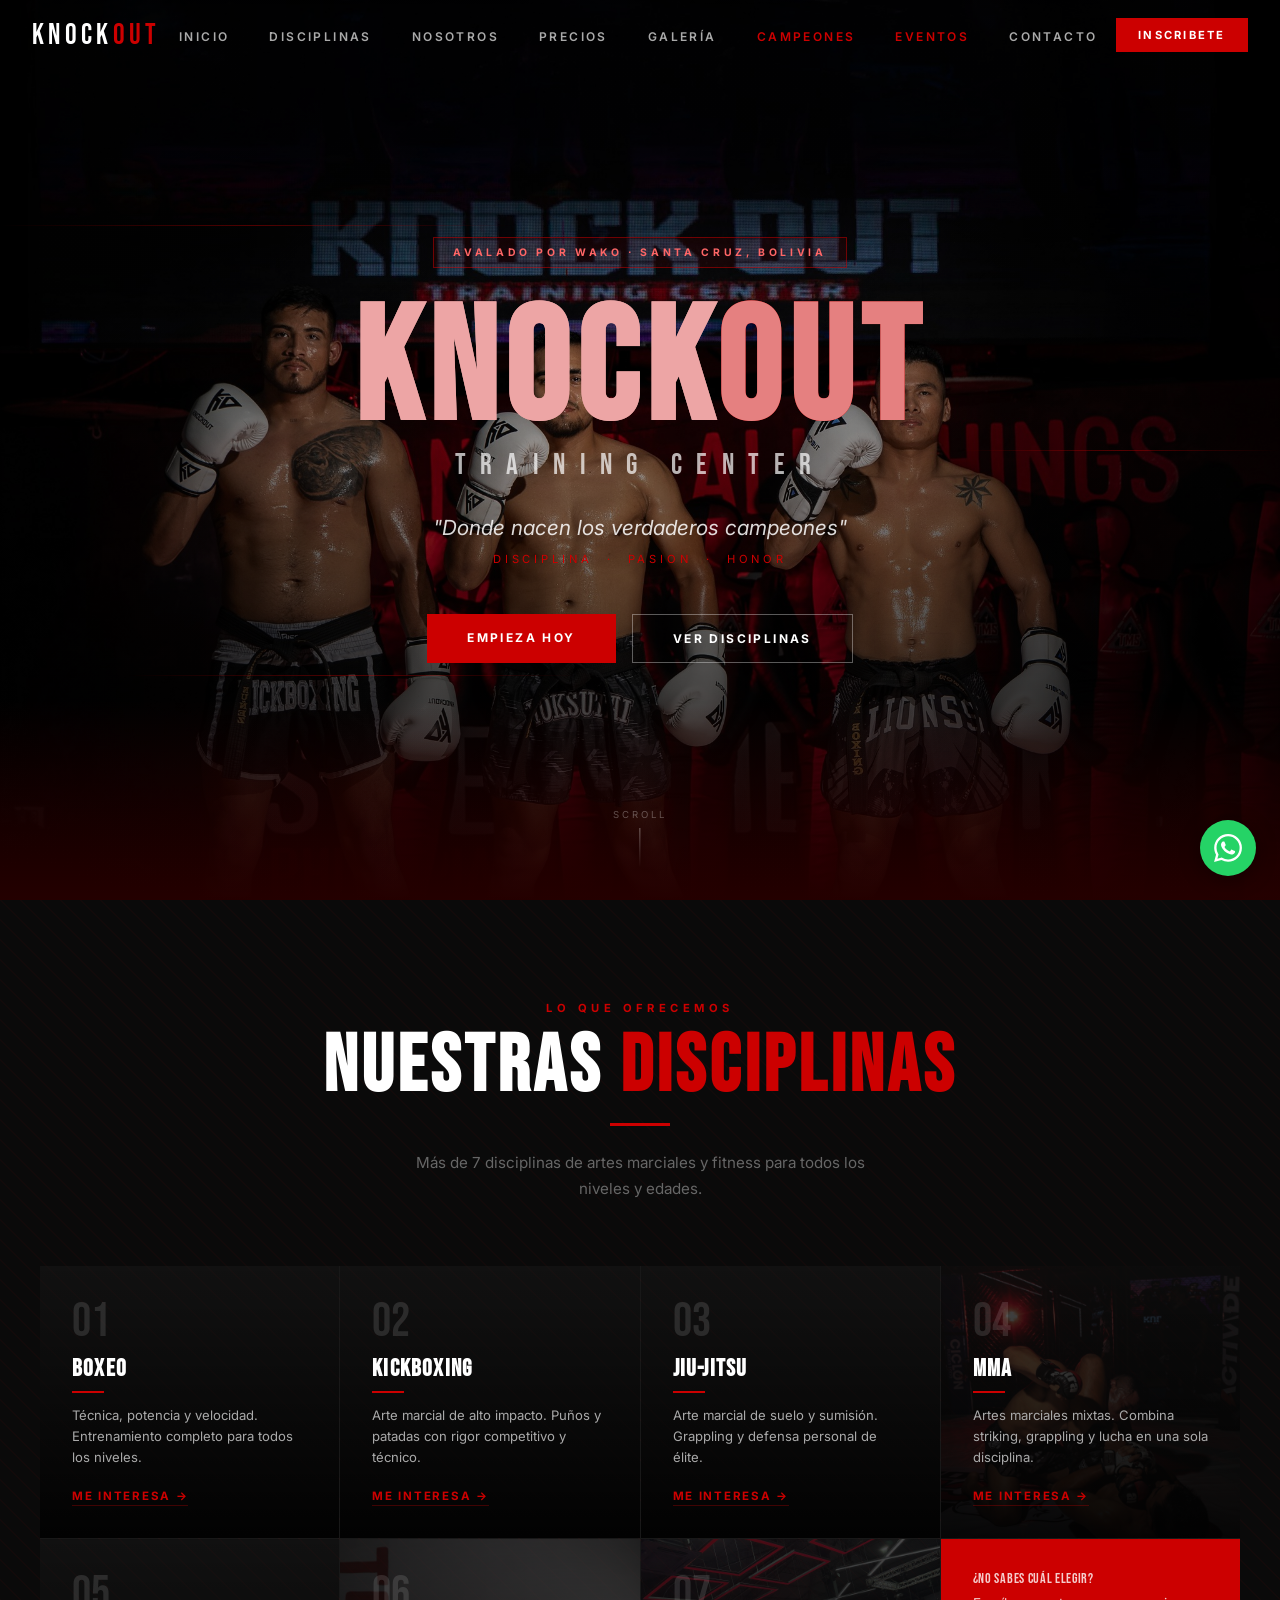
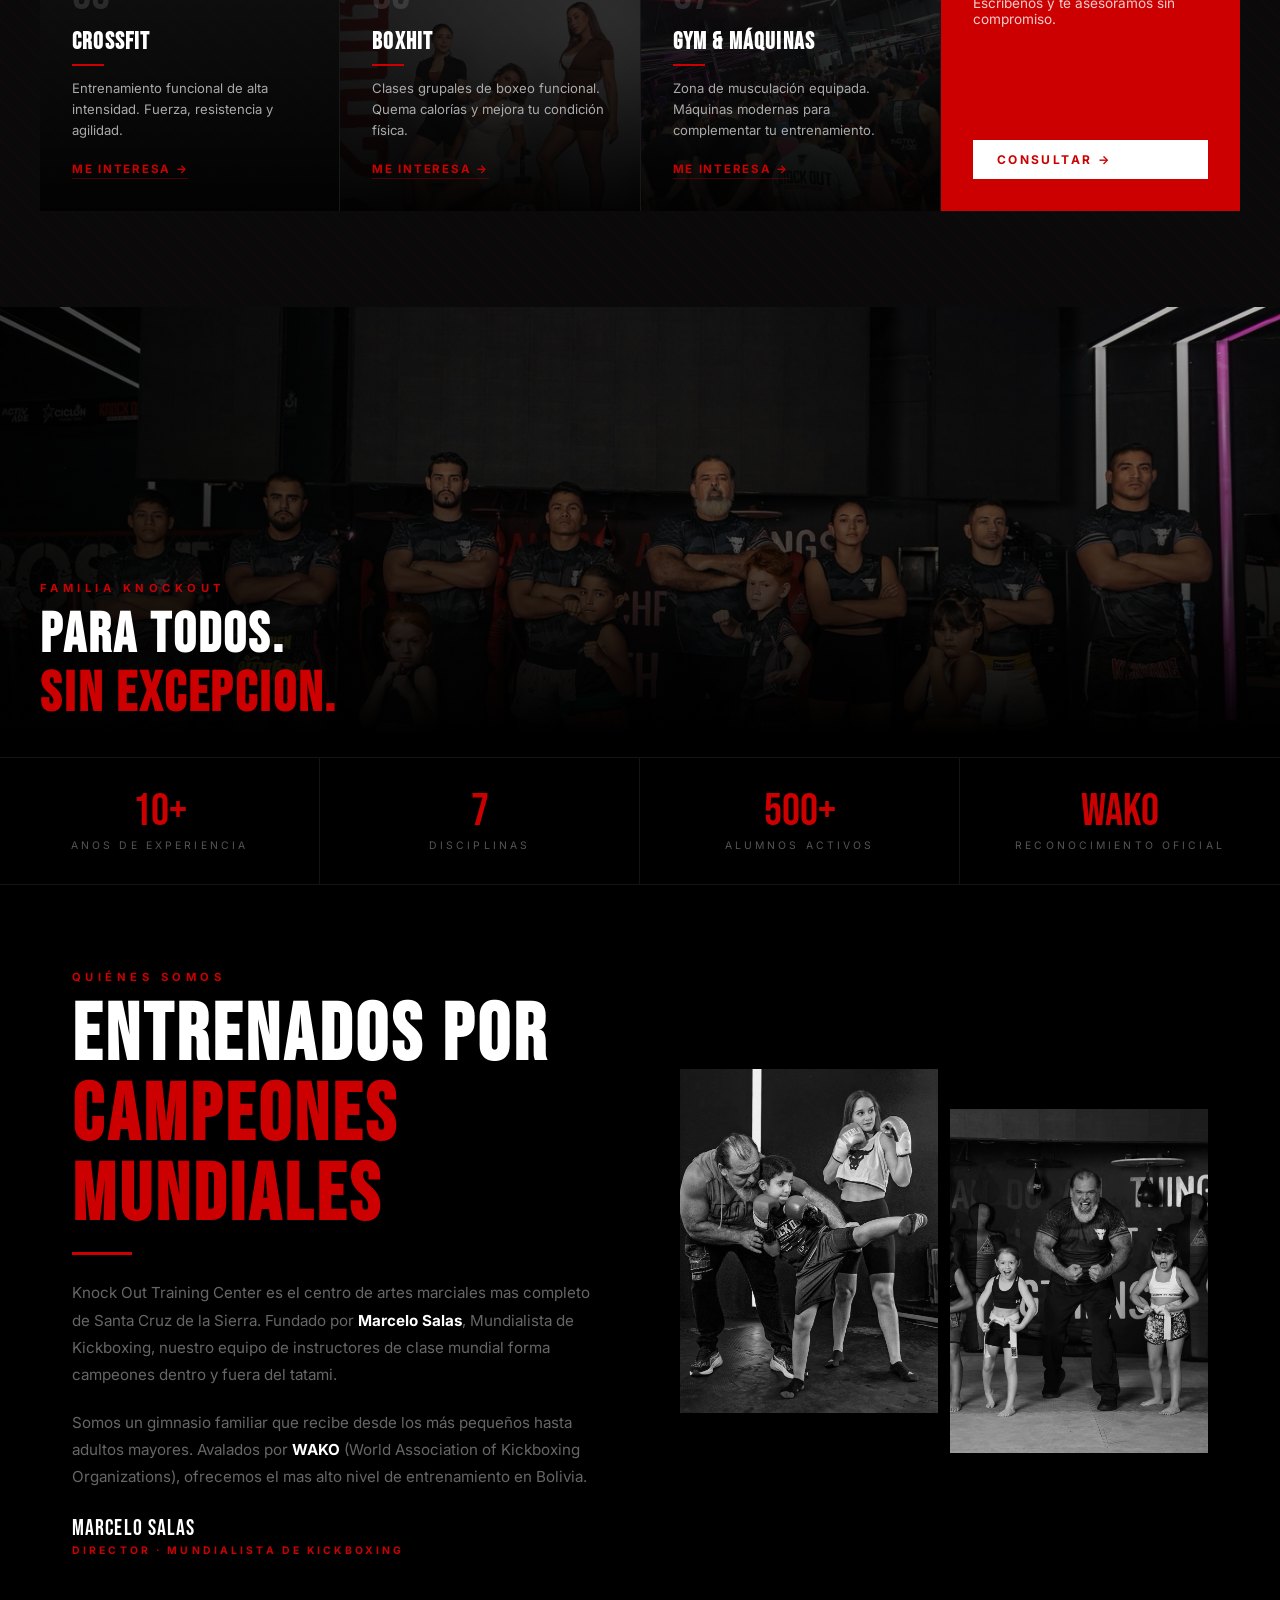
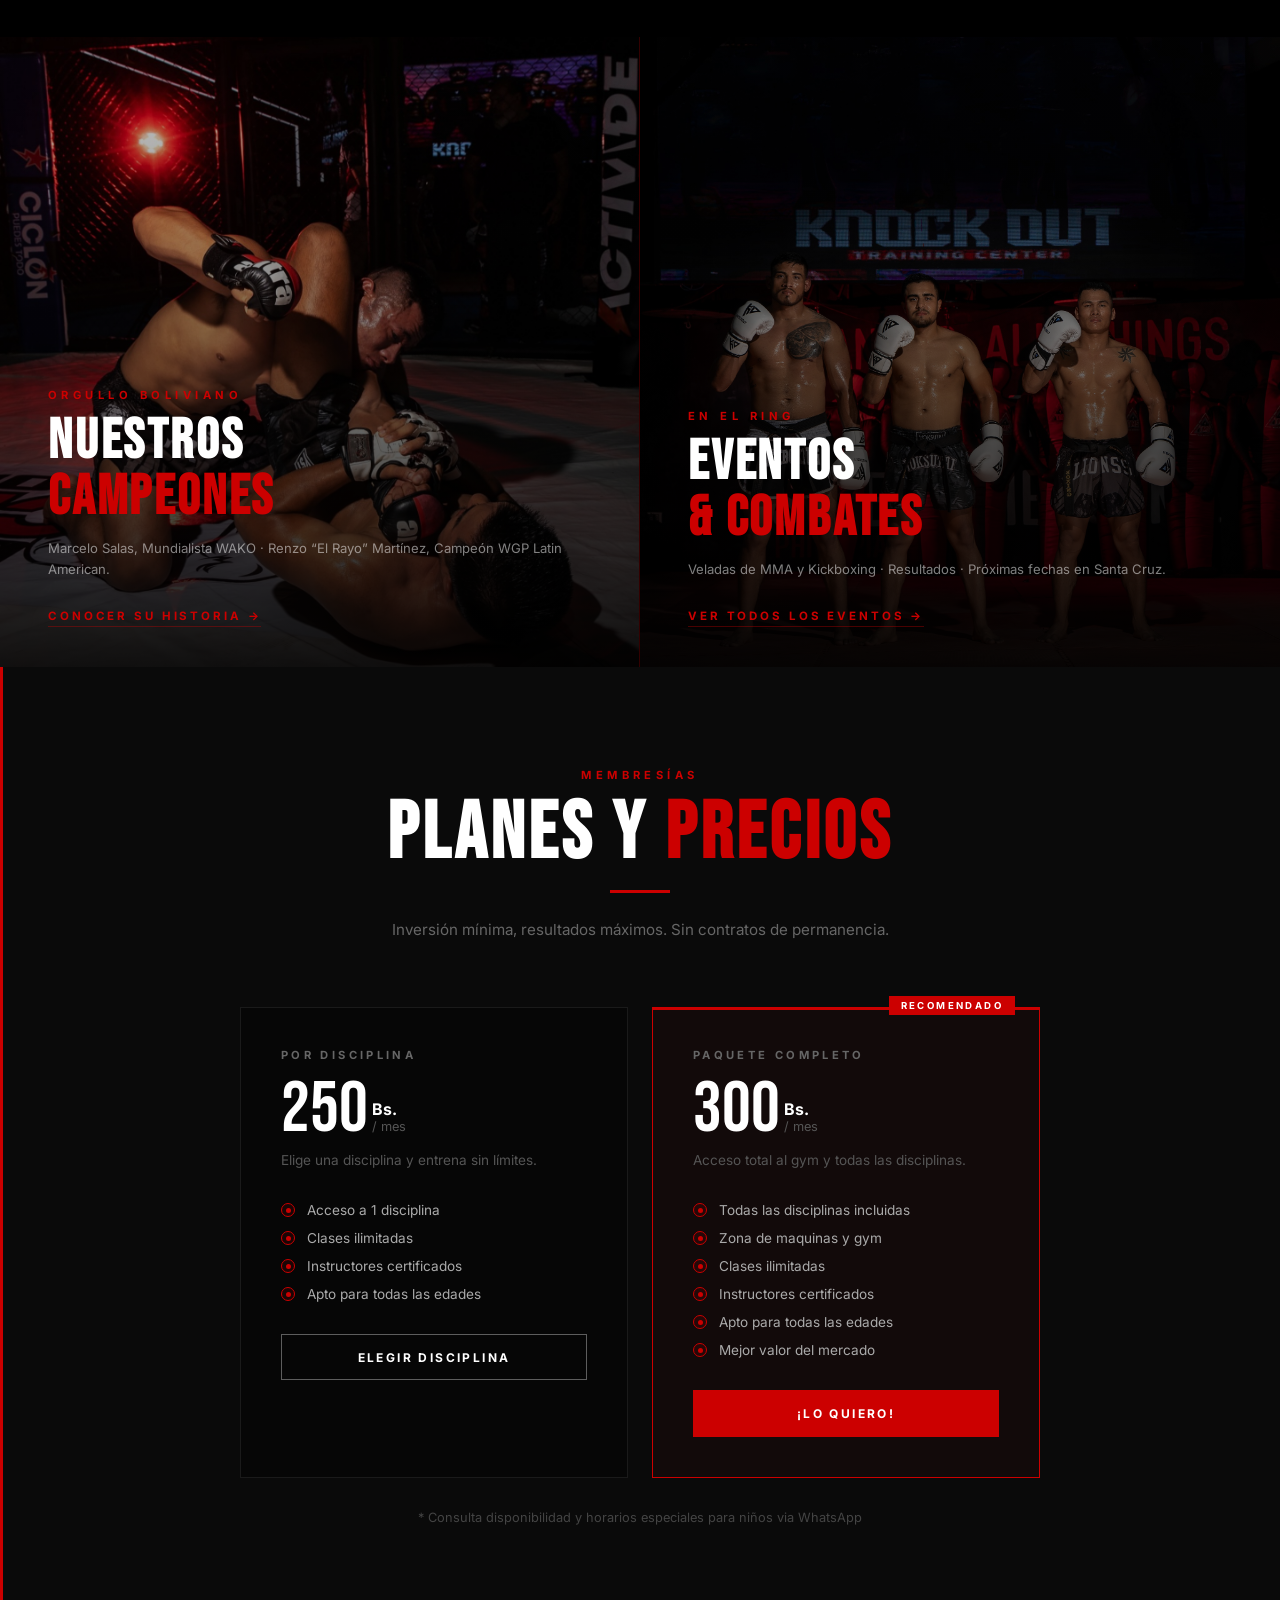
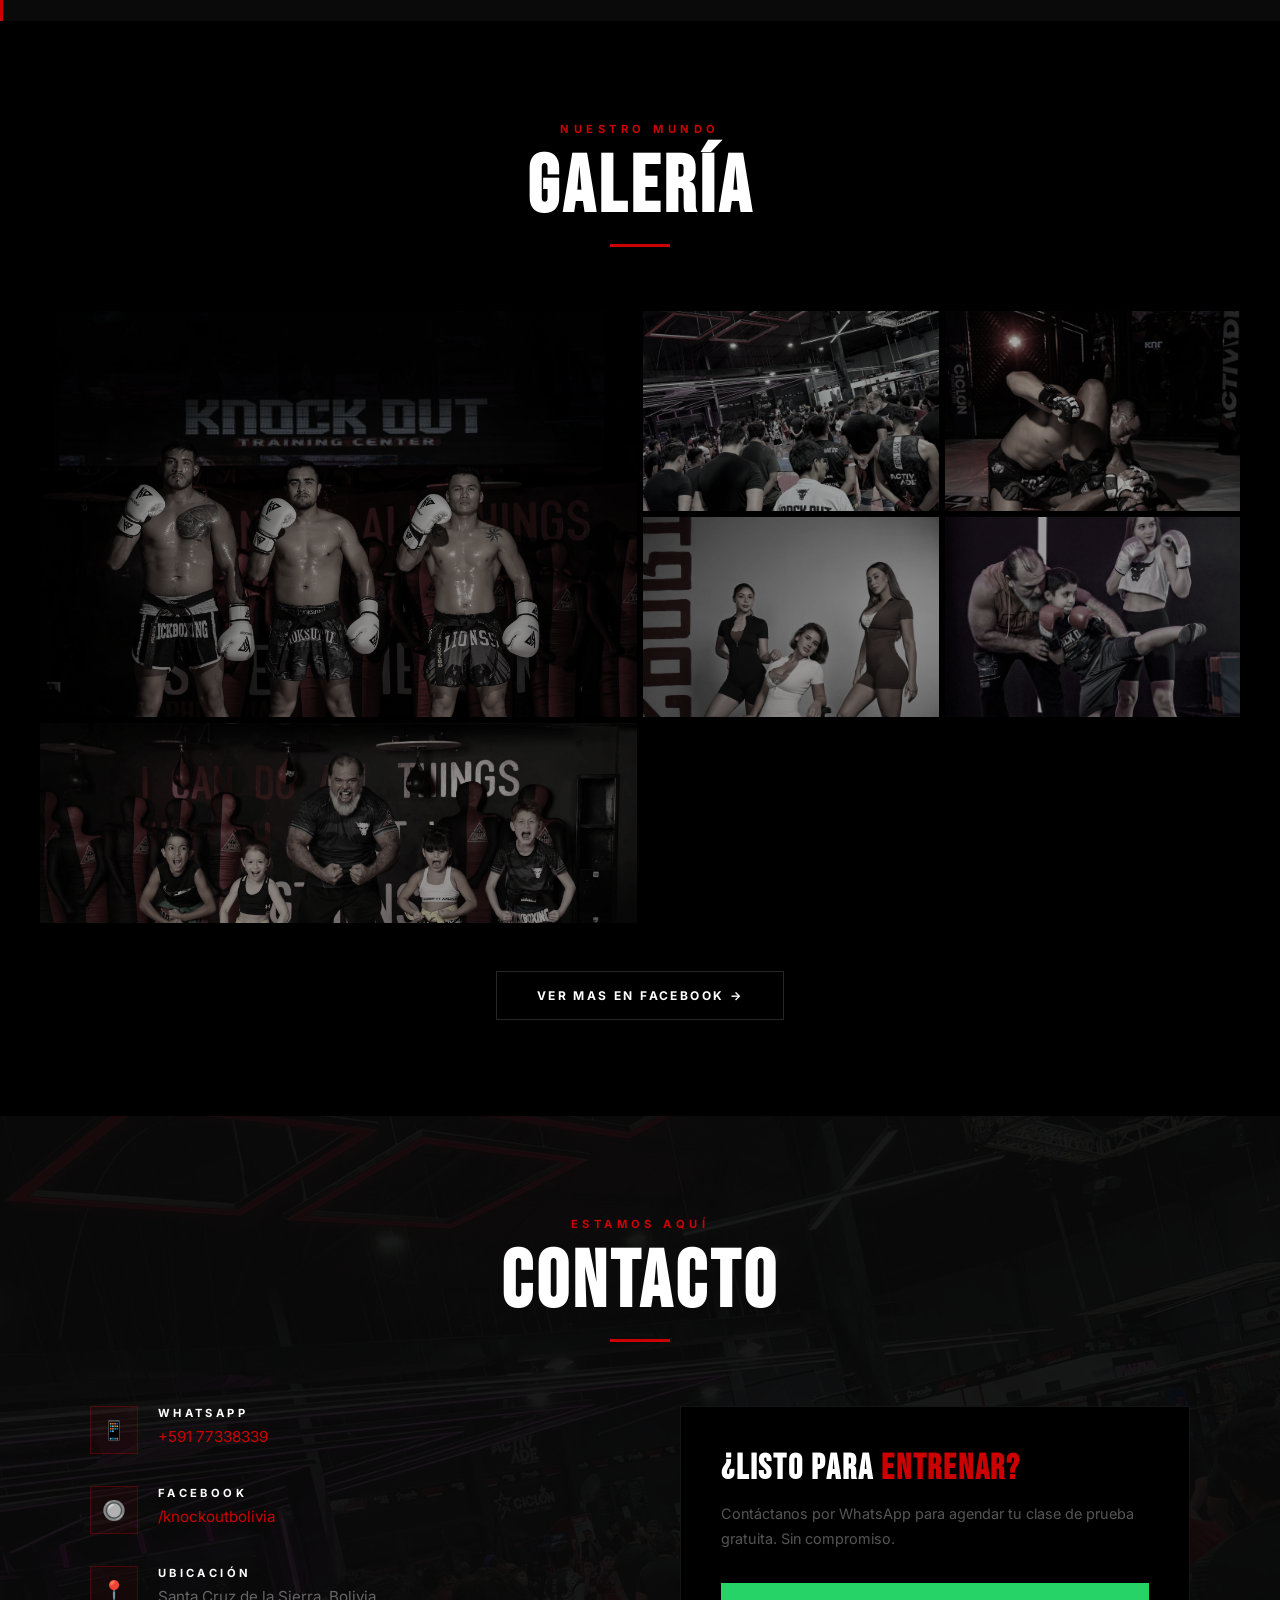
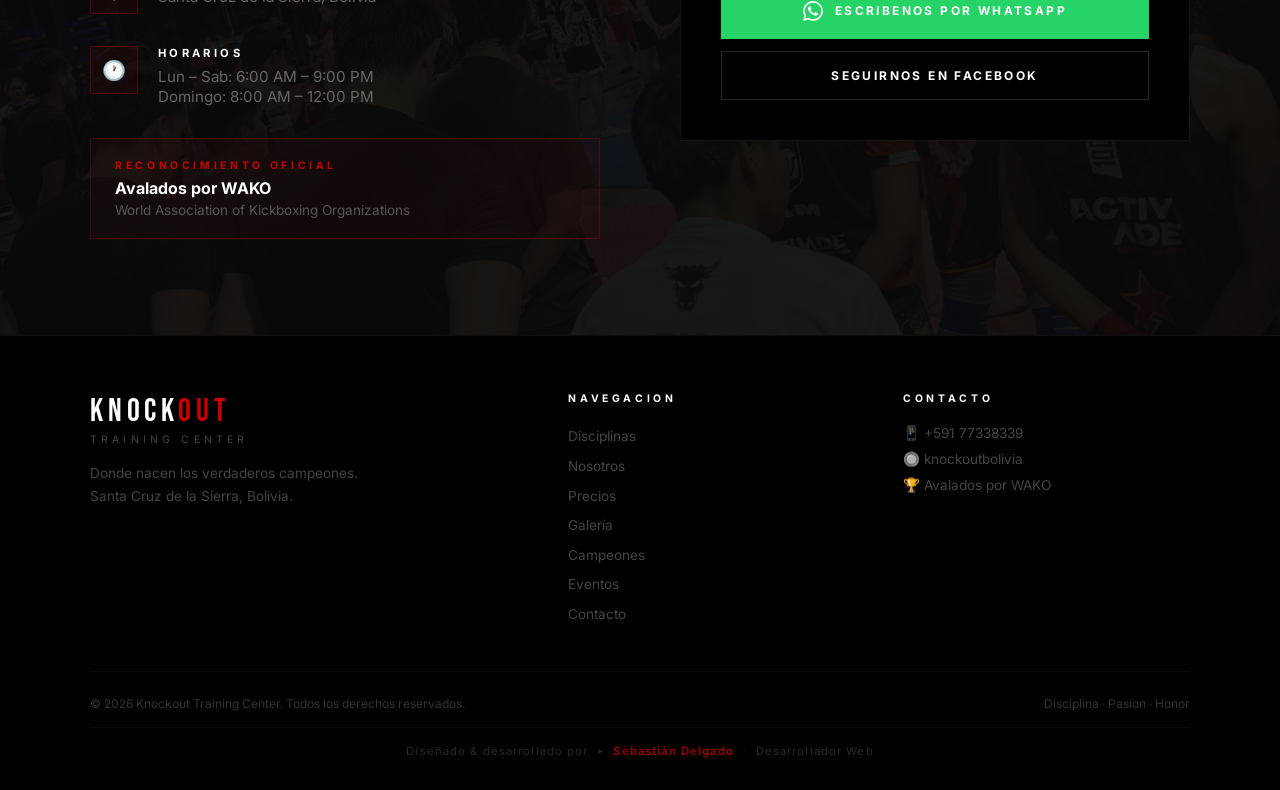
==== commit dbab0f15: "feat: agregar página de Eventos y teaser Campeones/Eventos en index - index.html: nueva sección #pag" ====
--- a/index.html
+++ b/index.html
@@ -24,6 +24,7 @@
       <li><a href="#precios">Precios</a></li>
       <li><a href="#galeria">Galer&iacute;a</a></li>
       <li><a href="campeones.html" style="color:#CC0000;">Campeones</a></li>
+      <li><a href="eventos.html" style="color:#CC0000;">Eventos</a></li>
       <li><a href="#contacto">Contacto</a></li>
     </ul>
     <a href="https://wa.me/59177338339" target="_blank" class="nav-cta">Inscribete</a>
@@ -39,6 +40,7 @@
     <a href="#precios"     onclick="closeMenu()">Precios</a>
     <a href="#galeria"       onclick="closeMenu()">Galer&iacute;a</a>
     <a href="campeones.html" onclick="closeMenu()" style="color:#CC0000;">Campeones</a>
+    <a href="eventos.html"   onclick="closeMenu()" style="color:#CC0000;">Eventos</a>
     <a href="#contacto"      onclick="closeMenu()">Contacto</a>
     <a href="https://wa.me/59177338339" target="_blank" class="nav-cta">Inscribete ahora</a>
   </div>
@@ -224,6 +226,33 @@
     </div>
   </section>
 
+  <!-- TEASER: CAMPEONES + EVENTOS -->
+  <section id="paginas-destacadas">
+
+    <a href="campeones.html" class="pd-card">
+      <div class="pd-card-bg" style="background-image:url('img/hero6.jpg'); background-position:center 20%;"></div>
+      <div class="pd-card-overlay"></div>
+      <div class="pd-card-content reveal-left">
+        <span class="section-tag">Orgullo boliviano</span>
+        <h2 class="pd-card-title">Nuestros<br><span class="red">Campeones</span></h2>
+        <p class="pd-card-desc">Marcelo Salas, Mundialista WAKO &middot; Renzo &ldquo;El Rayo&rdquo; Mart&iacute;nez, Campe&oacute;n WGP Latin American.</p>
+        <span class="pd-card-cta">Conocer su historia &rarr;</span>
+      </div>
+    </a>
+
+    <a href="eventos.html" class="pd-card">
+      <div class="pd-card-bg" style="background-image:url('img/hero.jpg'); background-position:center 40%;"></div>
+      <div class="pd-card-overlay pd-card-overlay--eventos"></div>
+      <div class="pd-card-content reveal-right">
+        <span class="section-tag">En el ring</span>
+        <h2 class="pd-card-title">Eventos<br><span class="red">&amp; Combates</span></h2>
+        <p class="pd-card-desc">Veladas de MMA y Kickboxing &middot; Resultados &middot; Pr&oacute;ximas fechas en Santa Cruz.</p>
+        <span class="pd-card-cta">Ver todos los eventos &rarr;</span>
+      </div>
+    </a>
+
+  </section>
+
   <!-- PRECIOS -->
   <section id="precios">
     <div class="section-header reveal" style="position:relative;z-index:1;">
@@ -395,6 +424,8 @@
           <li><a href="#nosotros">Nosotros</a></li>
           <li><a href="#precios">Precios</a></li>
           <li><a href="#galeria">Galer&iacute;a</a></li>
+          <li><a href="campeones.html">Campeones</a></li>
+          <li><a href="eventos.html">Eventos</a></li>
           <li><a href="#contacto">Contacto</a></li>
         </ul>
       </div>
--- a/style.css
+++ b/style.css
@@ -816,6 +816,134 @@
 }
 
 .btn-ghost:hover { border-color: #CC0000; background: rgba(204,0,0,0.05); }
+
+/* ─── Páginas Destacadas (teaser Campeones + Eventos) ─── */
+#paginas-destacadas {
+  display: grid;
+  grid-template-columns: 1fr 1fr;
+  height: 70vh;
+  min-height: 420px;
+}
+
+.pd-card {
+  position: relative;
+  overflow: hidden;
+  display: flex;
+  align-items: flex-end;
+  text-decoration: none;
+  color: #fff;
+}
+
+.pd-card-bg {
+  position: absolute;
+  inset: 0;
+  background-size: cover;
+  background-position: center;
+  transition: transform 0.7s ease;
+}
+
+.pd-card:hover .pd-card-bg { transform: scale(1.06); }
+
+.pd-card-overlay {
+  position: absolute;
+  inset: 0;
+  background: linear-gradient(
+    to top,
+    rgba(0,0,0,0.92) 0%,
+    rgba(0,0,0,0.5) 50%,
+    rgba(0,0,0,0.2) 100%
+  );
+  transition: background 0.4s;
+}
+
+.pd-card:hover .pd-card-overlay {
+  background: linear-gradient(
+    to top,
+    rgba(0,0,0,0.88) 0%,
+    rgba(150,0,0,0.3) 60%,
+    rgba(0,0,0,0.25) 100%
+  );
+}
+
+.pd-card-overlay--eventos {
+  background: linear-gradient(
+    to top,
+    rgba(0,0,0,0.95) 0%,
+    rgba(0,0,0,0.55) 50%,
+    rgba(0,0,0,0.25) 100%
+  );
+}
+
+.pd-card:hover .pd-card-overlay--eventos {
+  background: linear-gradient(
+    to top,
+    rgba(0,0,0,0.9) 0%,
+    rgba(120,0,0,0.35) 60%,
+    rgba(0,0,0,0.25) 100%
+  );
+}
+
+/* Separador vertical entre las dos cards */
+#paginas-destacadas .pd-card:first-child {
+  border-right: 1px solid rgba(204,0,0,0.25);
+}
+
+.pd-card-content {
+  position: relative;
+  z-index: 1;
+  padding: 2.5rem 3rem;
+  width: 100%;
+}
+
+.pd-card-content .section-tag { display: block; }
+
+.pd-card-title {
+  font-family: 'Bebas Neue', sans-serif;
+  font-size: clamp(2.2rem, 4.5vw, 3.5rem);
+  letter-spacing: 0.05em;
+  line-height: 1;
+  margin: 0.5rem 0 0.75rem;
+}
+
+.pd-card-desc {
+  color: rgba(255,255,255,0.5);
+  font-size: 0.82rem;
+  line-height: 1.6;
+  margin-bottom: 1.5rem;
+}
+
+.pd-card-cta {
+  display: inline-flex;
+  align-items: center;
+  gap: 0.5rem;
+  color: #CC0000;
+  font-size: 0.72rem;
+  font-weight: 700;
+  letter-spacing: 0.25em;
+  text-transform: uppercase;
+  border-bottom: 1px solid rgba(204,0,0,0.35);
+  padding-bottom: 3px;
+  transition: color 0.2s, border-color 0.2s, gap 0.2s;
+}
+
+.pd-card:hover .pd-card-cta {
+  color: #ff4444;
+  border-color: #ff4444;
+  gap: 0.9rem;
+}
+
+@media (max-width: 700px) {
+  #paginas-destacadas {
+    grid-template-columns: 1fr;
+    height: auto;
+  }
+  .pd-card { min-height: 280px; }
+  #paginas-destacadas .pd-card:first-child {
+    border-right: none;
+    border-bottom: 1px solid rgba(204,0,0,0.25);
+  }
+  .pd-card-content { padding: 2rem 1.5rem; }
+}
 
 /* ─── Contacto ─── */
 #contacto {
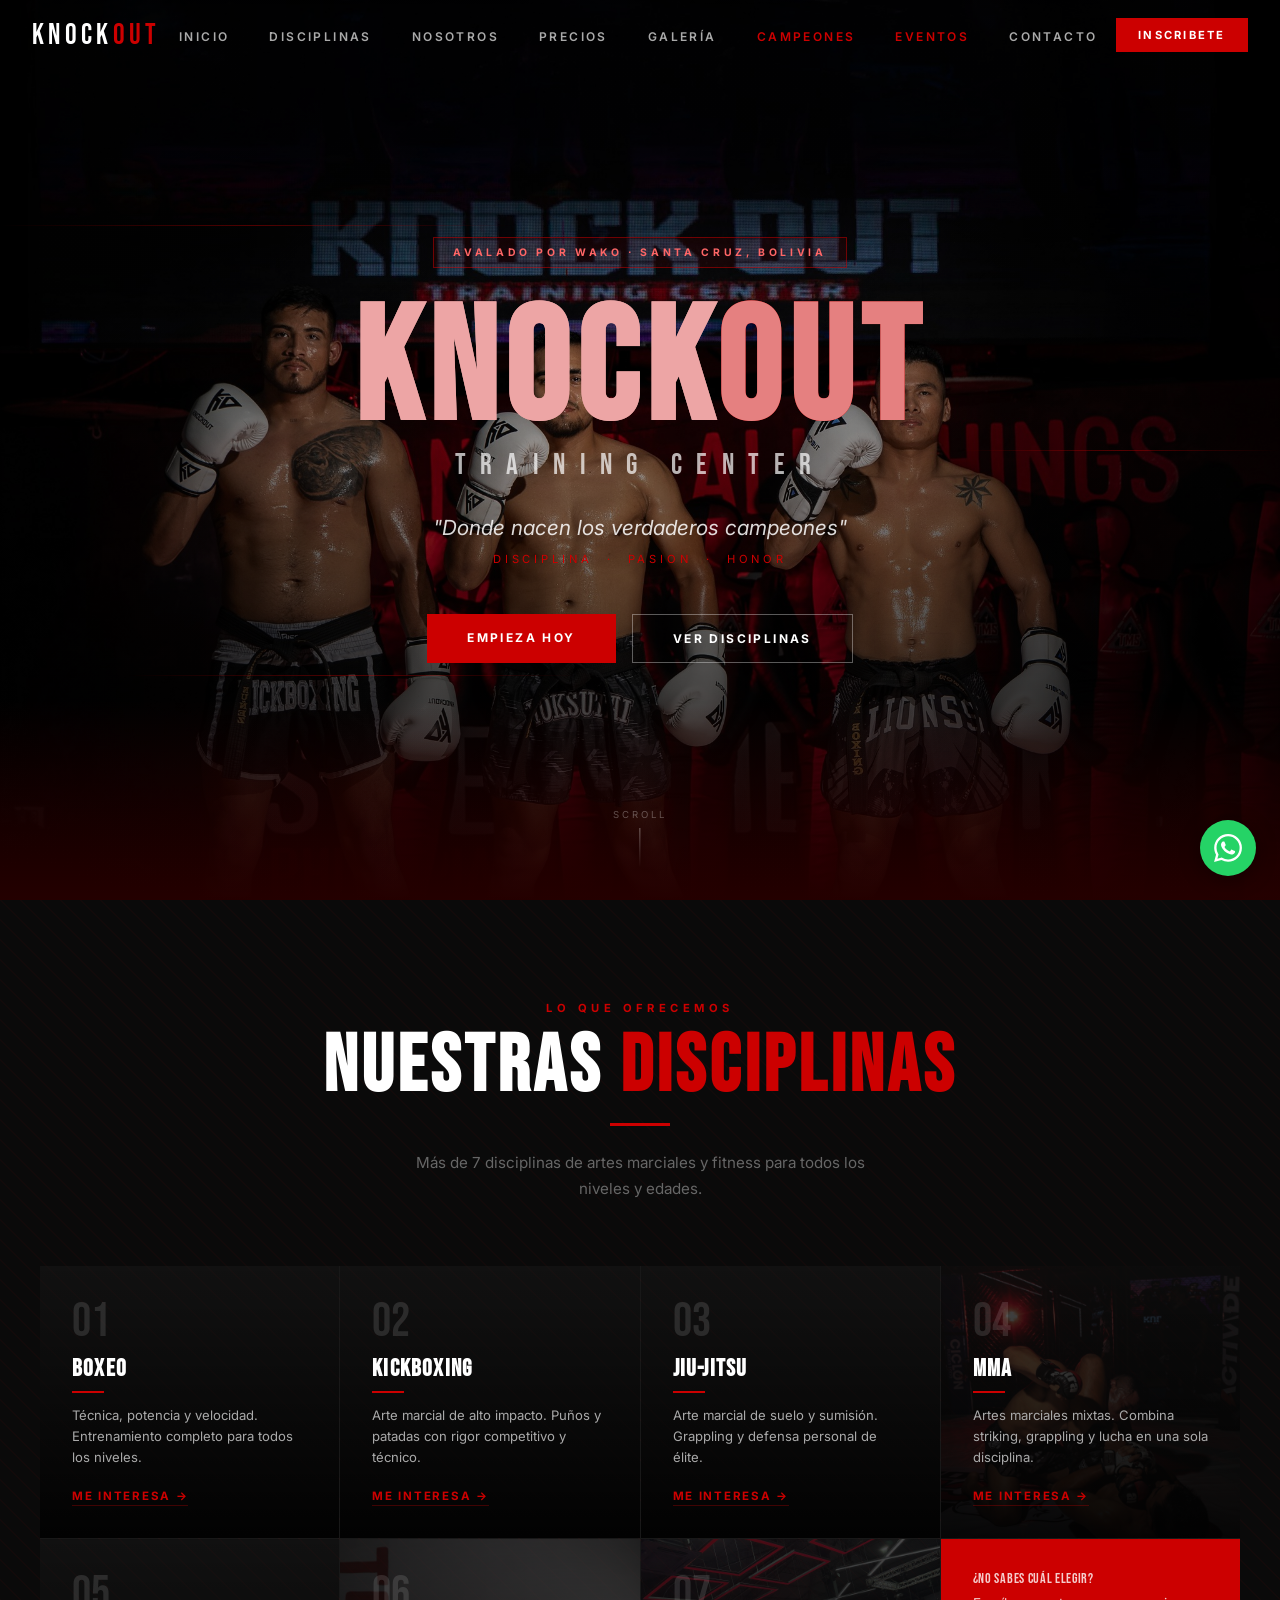
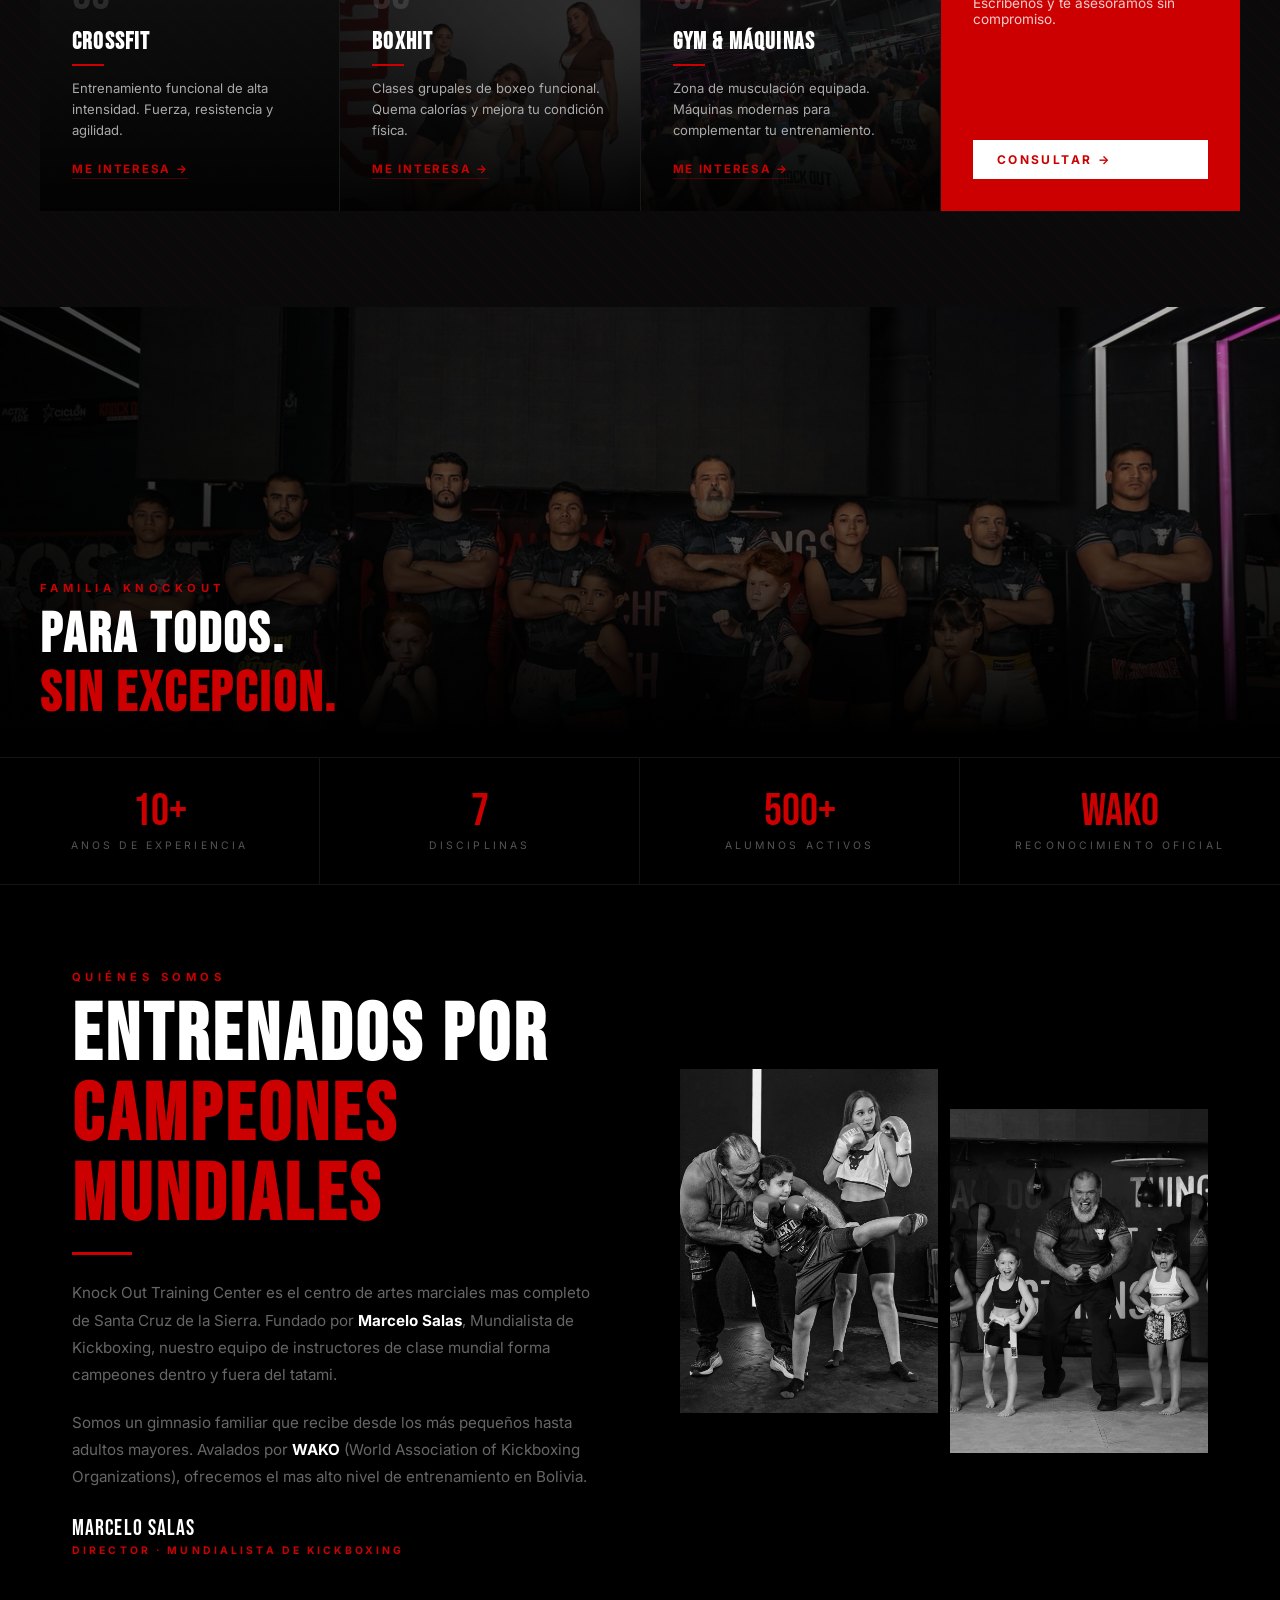
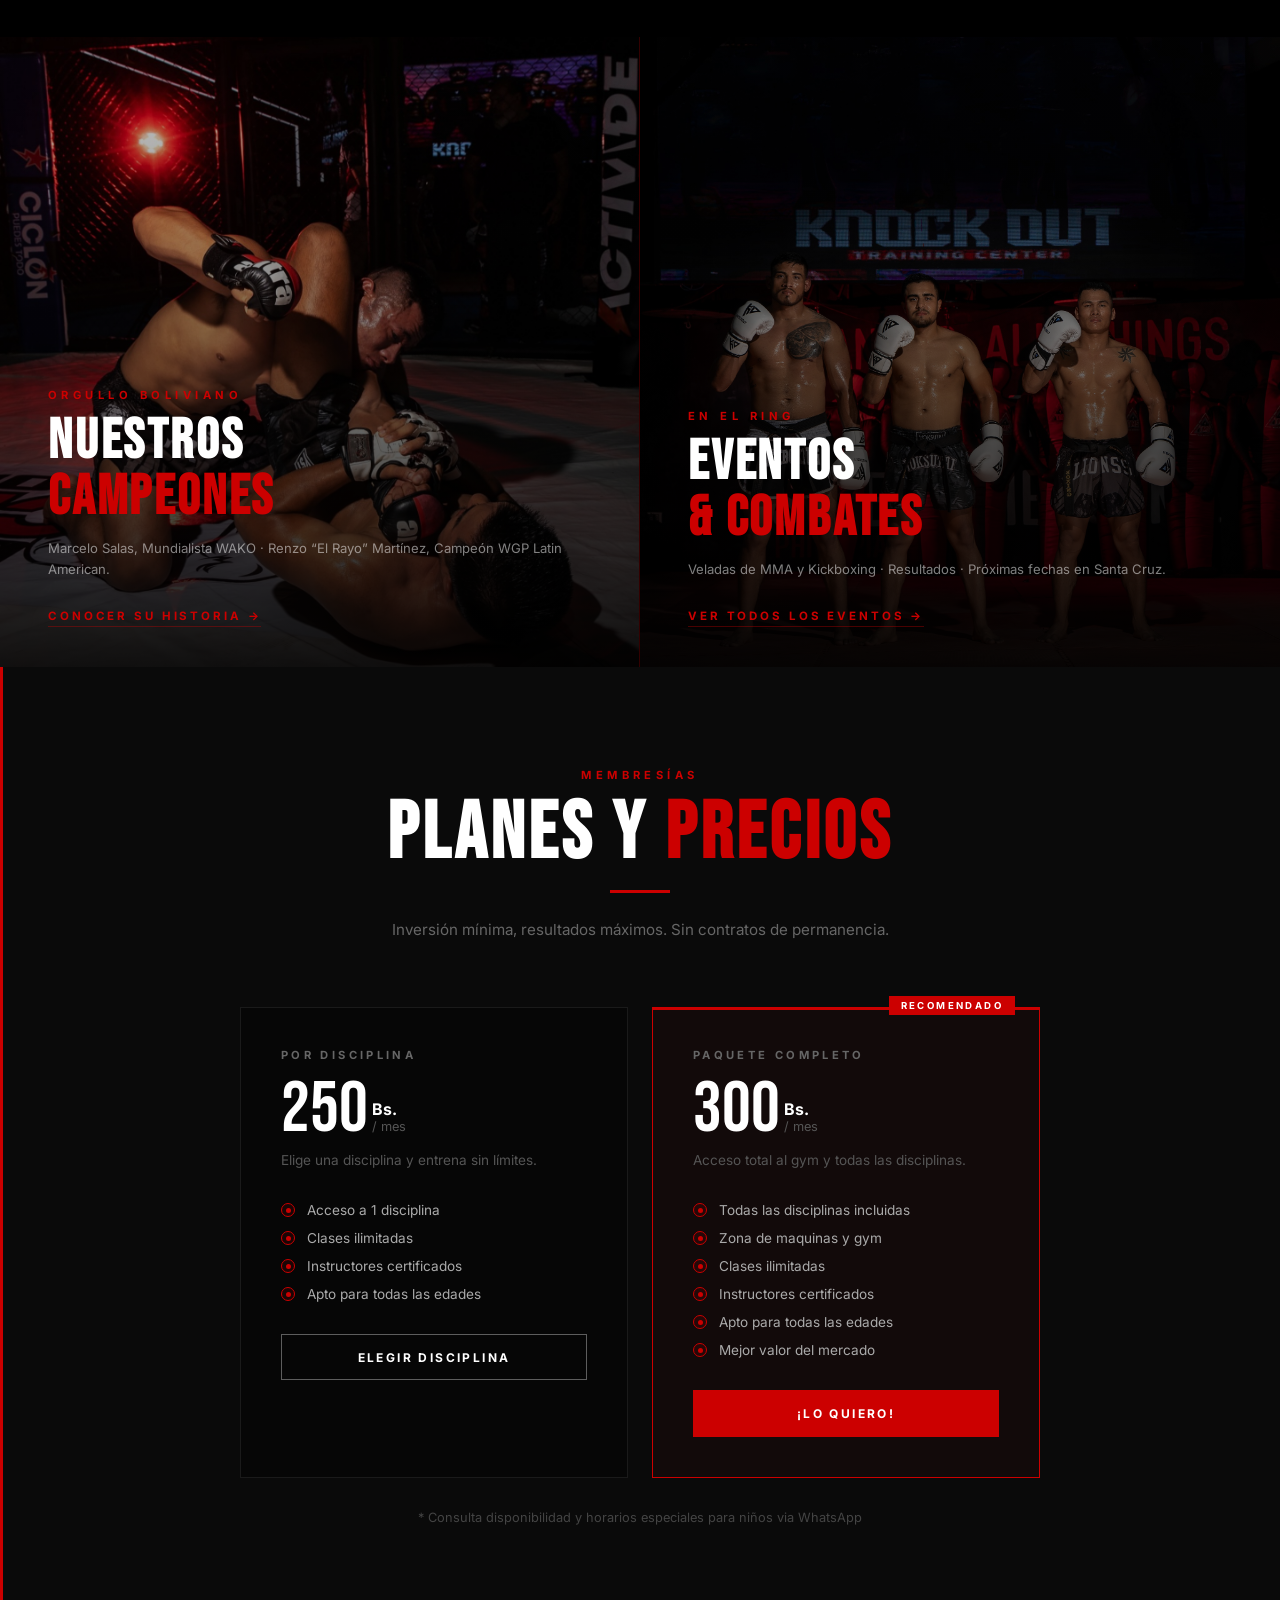
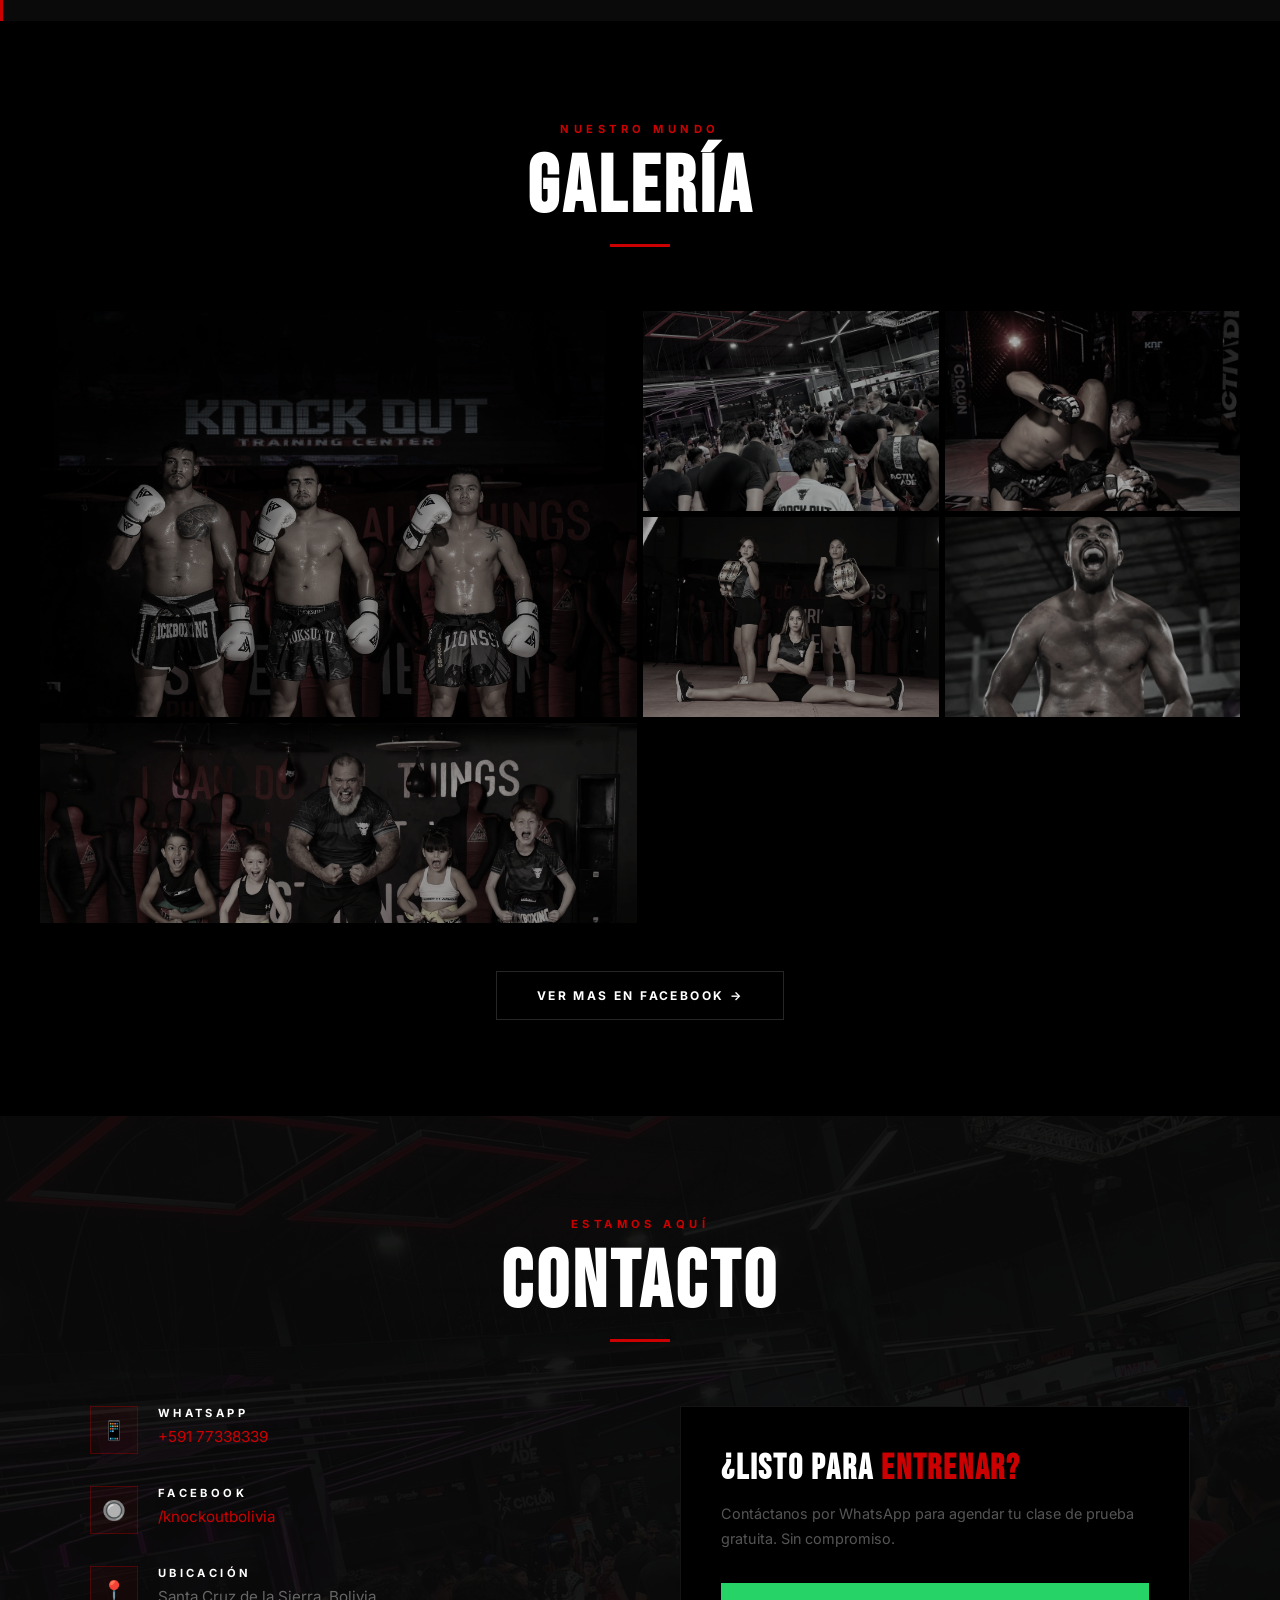
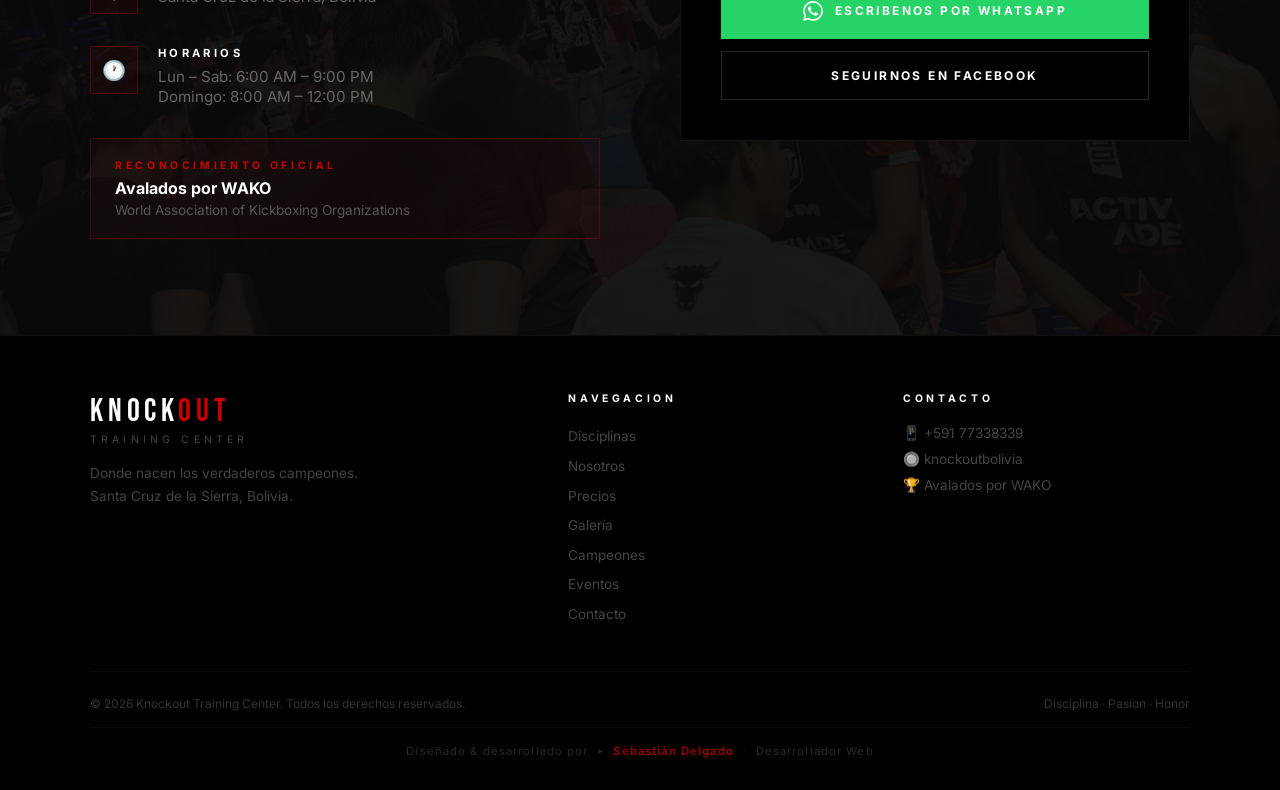
==== commit 9e9ea636: "fix: navbars completos en todas las páginas + mejora de imágenes Navbars: - marcelo-salas.html: agre" ====
--- a/index.html
+++ b/index.html
@@ -55,8 +55,8 @@
     <div class="hero-slide" style="background-image:url('img/hero6.jpg'); background-position:center 20%;"></div>
     <!-- hero7.jpg: Marcelo con niños — ver caras -->
     <div class="hero-slide" style="background-image:url('img/hero7.jpg'); background-position:center 20%;"></div>
-    <!-- hero2.jpg: mujeres — ver caras -->
-    <div class="hero-slide" style="background-image:url('img/hero2.jpg'); background-position:center 10%;"></div>
+    <!-- atleta celebrando — cara clara, gran energía -->
+    <div class="hero-slide" style="background-image:url('img/649079875_18098344721483743_6832600247538686092_n.jpg'); background-position:center 20%;"></div>
 
     <div class="hero-overlay"></div>
     <div class="hero-overlay-sides"></div>
@@ -329,10 +329,10 @@
         <img src="img/hero6.jpg" alt="Pelea MMA" style="object-position:center 20%;" />
       </div>
       <div class="galeria-item reveal stagger-4">
-        <img src="img/hero2.jpg" alt="Entrenadoras" style="object-position:center 10%;" />
+        <img src="img/481131302_1173176930841762_5050300190018720198_n.jpg" alt="Campeonas Knockout Training Center" style="object-position:center 20%;" />
       </div>
       <div class="galeria-item reveal stagger-5">
-        <img src="img/hero5.jpg" alt="Entrenamiento personalizado" style="object-position:center 25%;" />
+        <img src="img/649079875_18098344721483743_6832600247538686092_n.jpg" alt="Atleta en competencia" style="object-position:center 25%;" />
       </div>
       <div class="galeria-item g-span-1-2 reveal stagger-6">
         <img src="img/hero7.jpg" alt="Clases para ni&ntilde;os" style="object-position:center 20%;" />
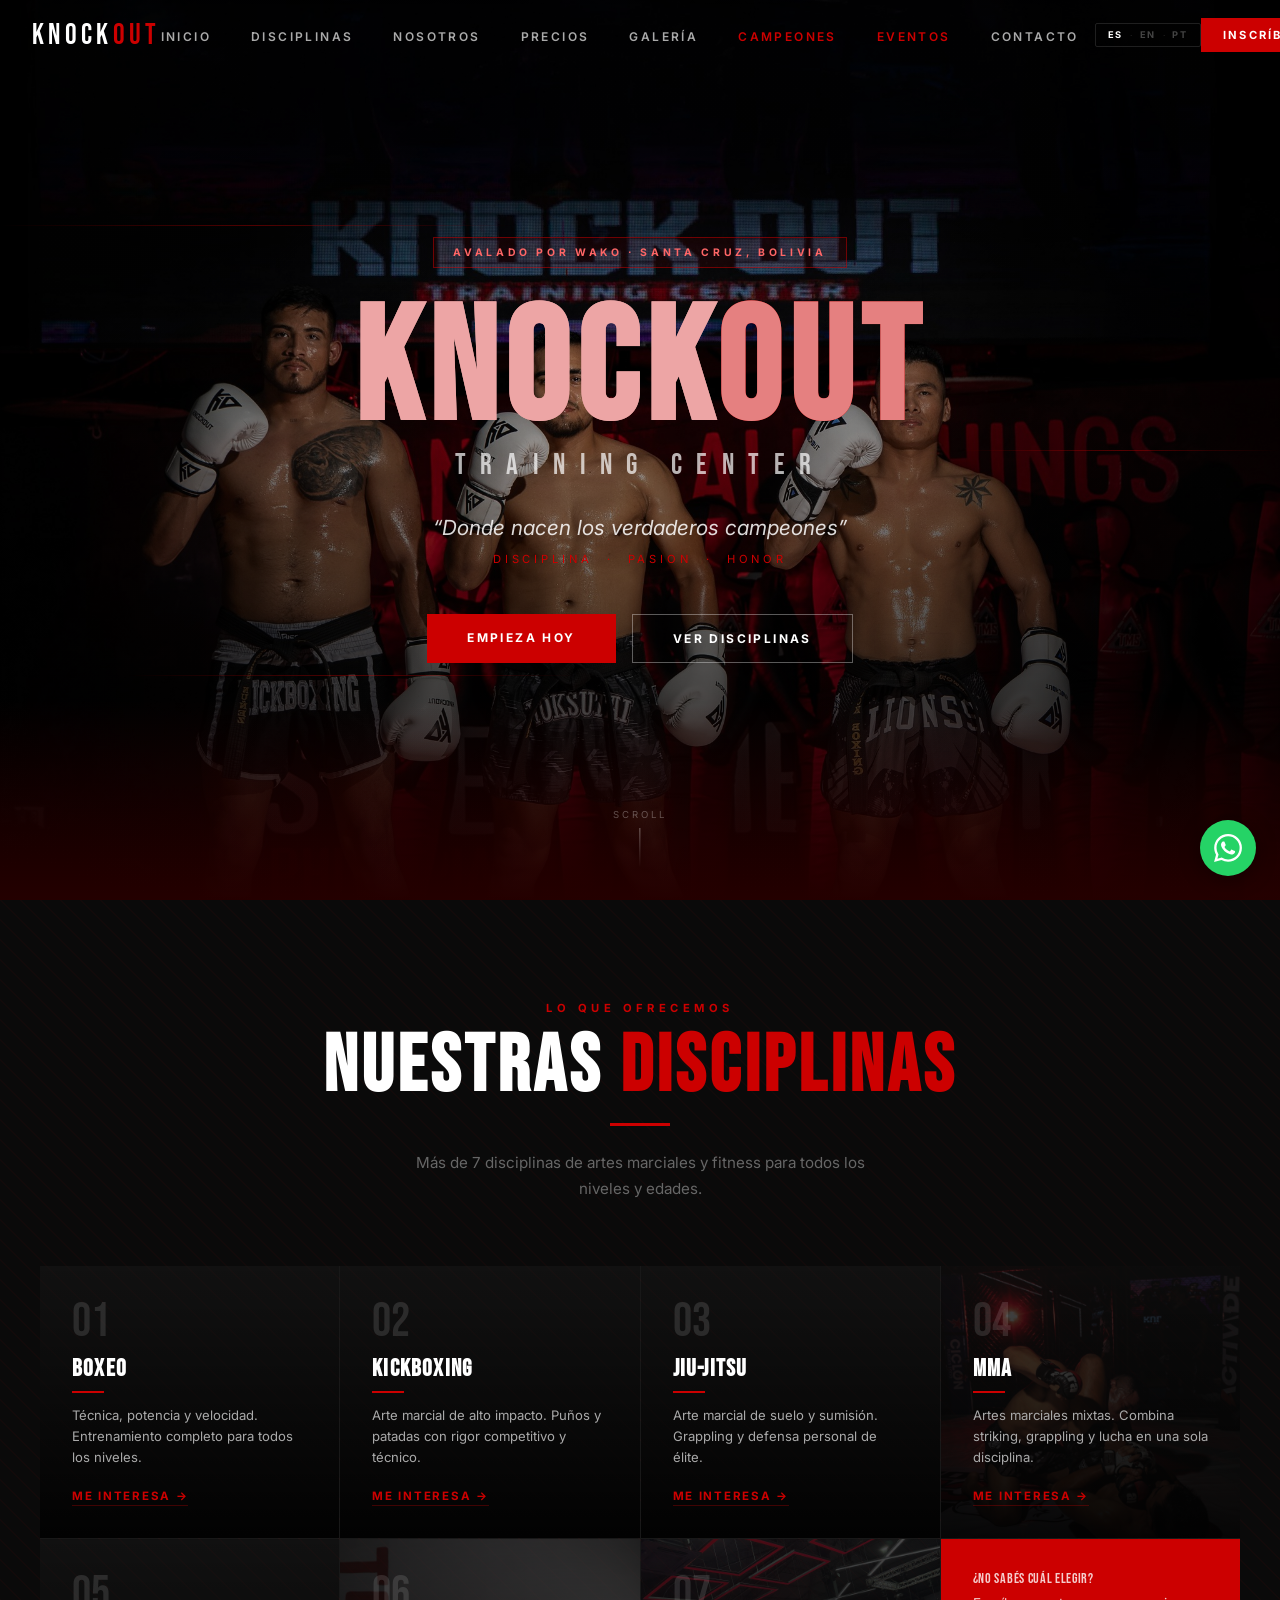
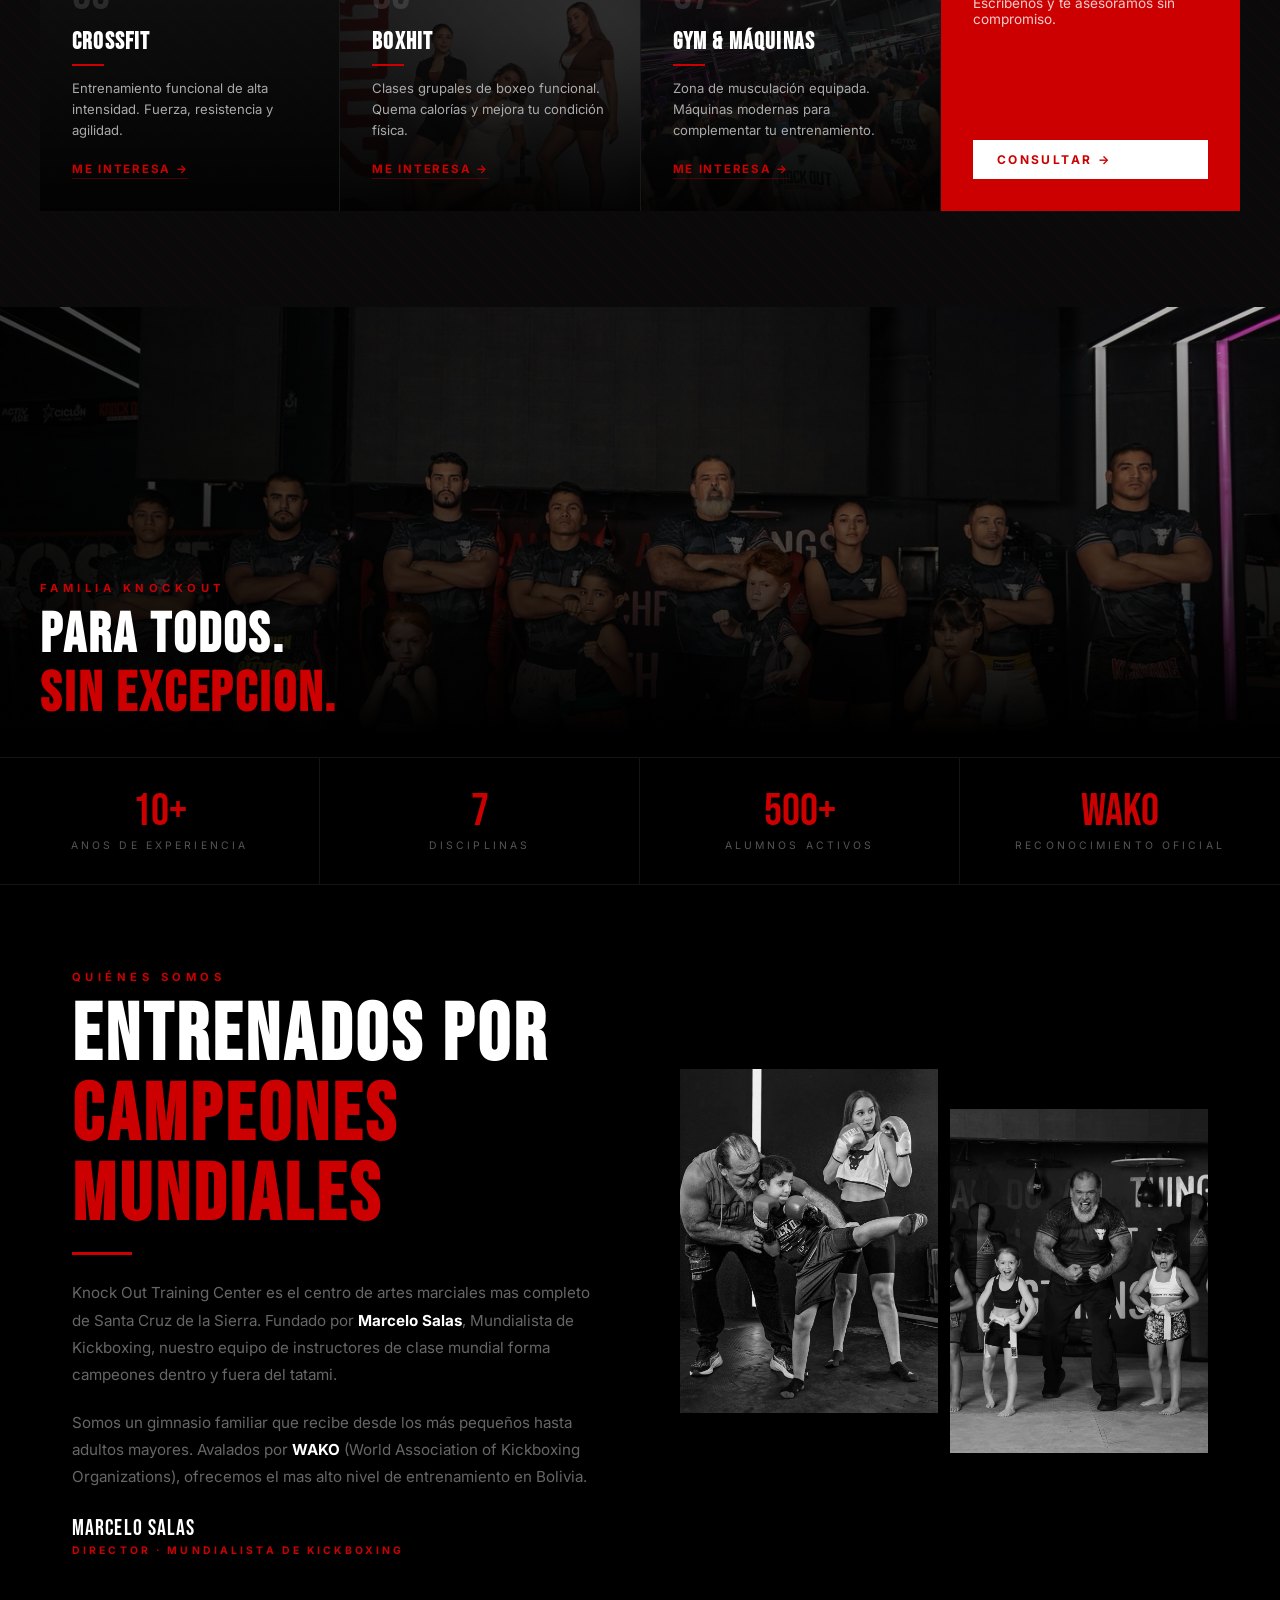
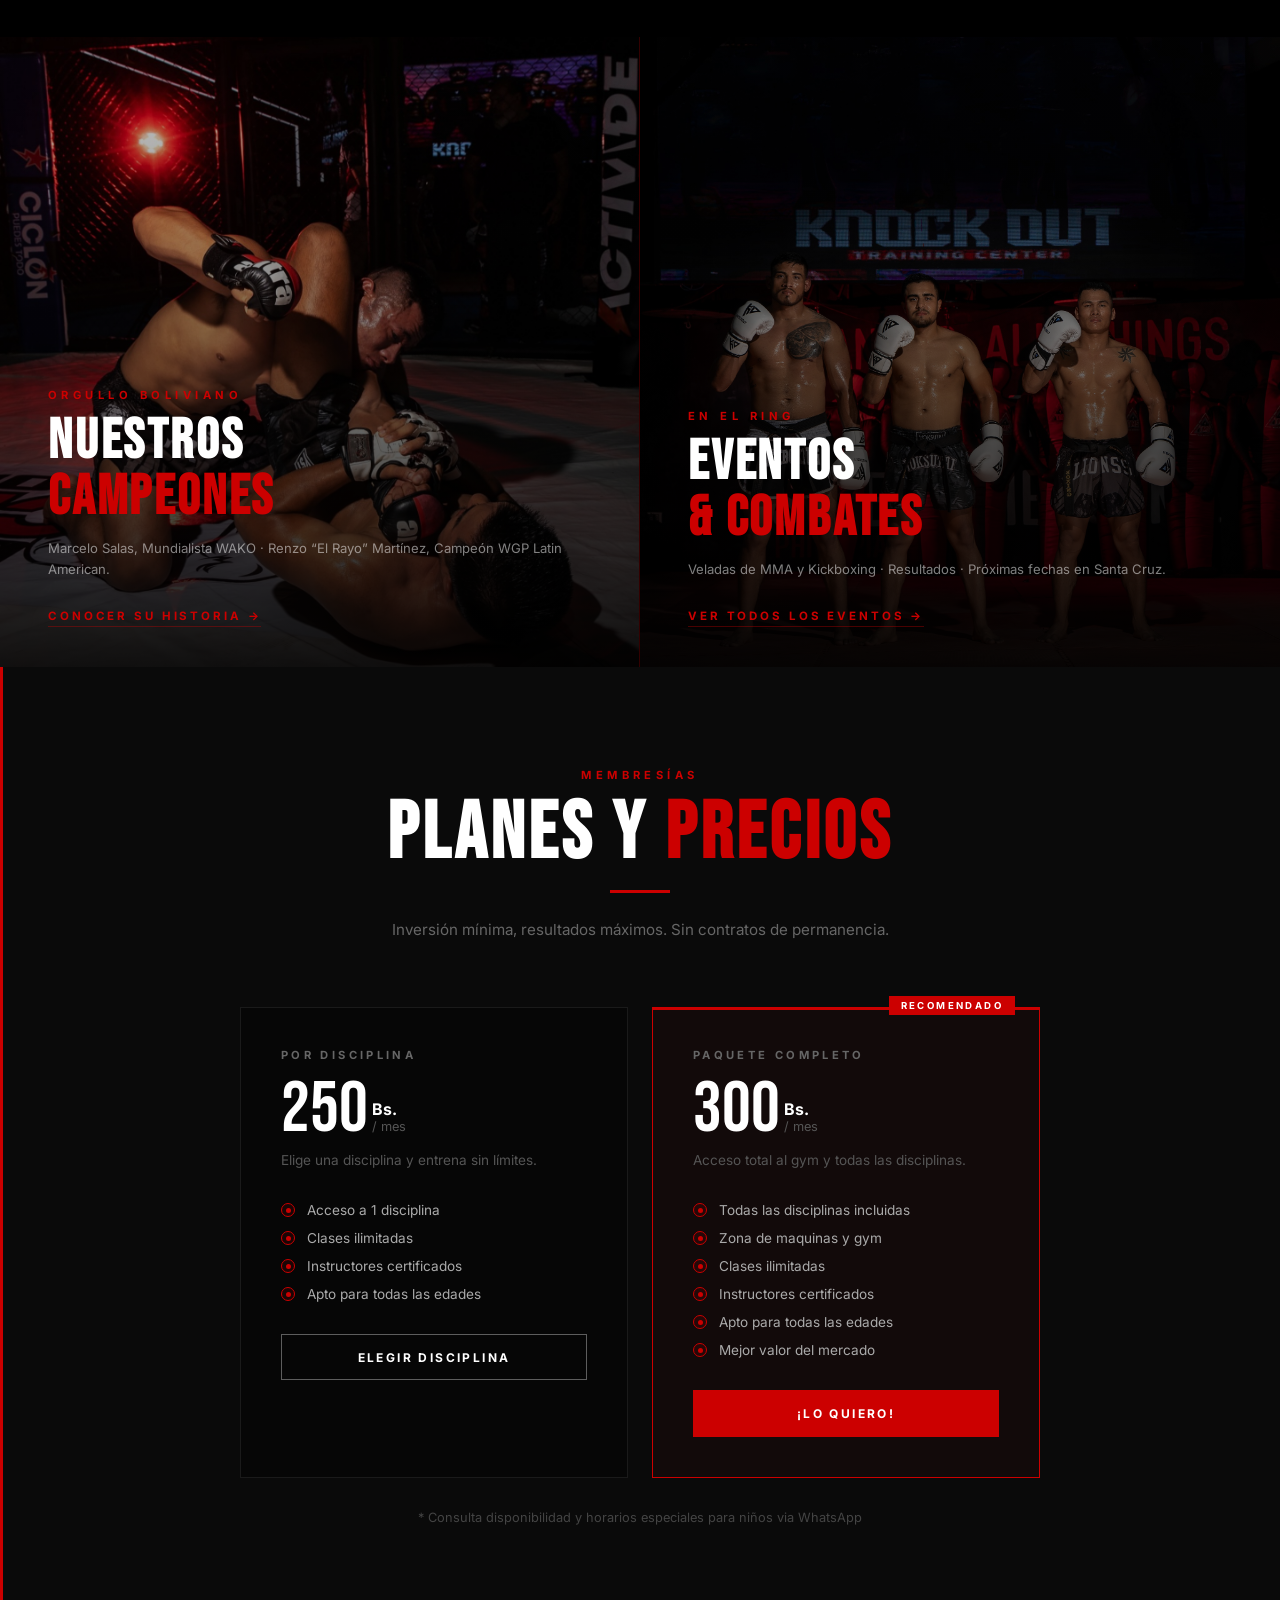
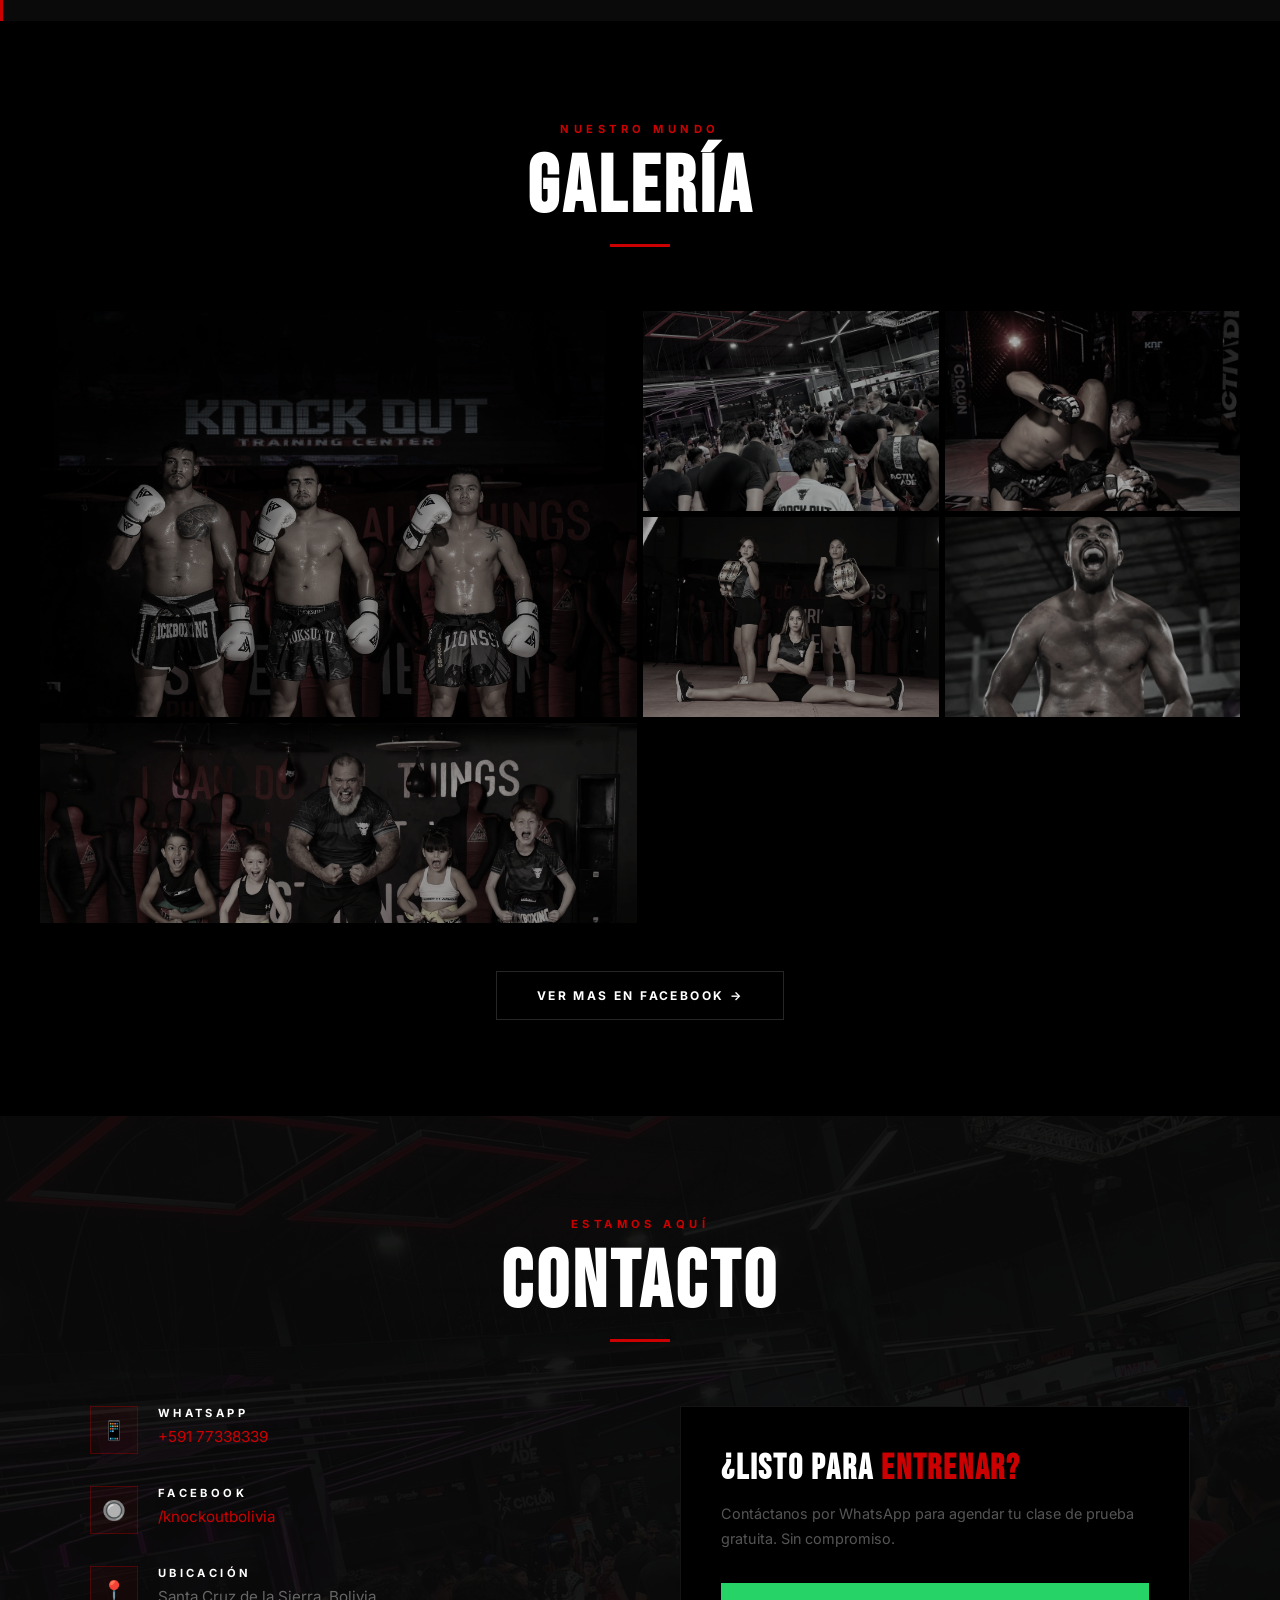
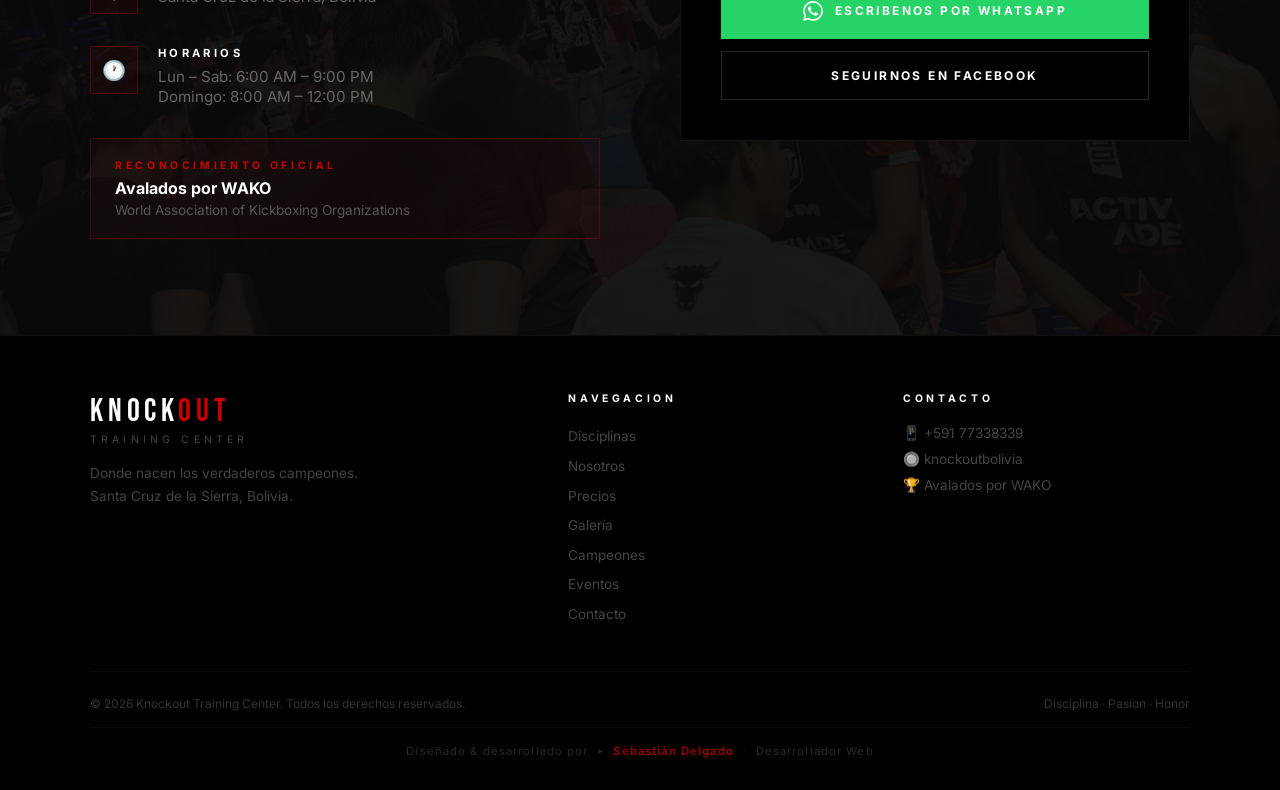
==== commit d87623bc: "feat: add ES/EN/PT language switcher to all pages Adds i18n.js (translations object + setLanguage fu" ====
--- a/index.html
+++ b/index.html
@@ -11,6 +11,7 @@
   <link rel="apple-touch-icon" sizes="180x180" href="apple-touch-icon.png" />
   <link rel="manifest" href="site.webmanifest" />
   <link rel="stylesheet" href="style.css" />
+  <link rel="stylesheet" href="i18n.css" />
 </head>
 <body>
 
@@ -18,31 +19,45 @@
   <nav id="navbar">
     <a href="#inicio" class="nav-logo">KNOCK<span>OUT</span></a>
     <ul class="nav-links">
-      <li><a href="#inicio">Inicio</a></li>
-      <li><a href="#disciplinas">Disciplinas</a></li>
-      <li><a href="#nosotros">Nosotros</a></li>
-      <li><a href="#precios">Precios</a></li>
-      <li><a href="#galeria">Galer&iacute;a</a></li>
-      <li><a href="campeones.html" style="color:#CC0000;">Campeones</a></li>
-      <li><a href="eventos.html" style="color:#CC0000;">Eventos</a></li>
-      <li><a href="#contacto">Contacto</a></li>
+      <li><a href="#inicio" data-i18n="nav.inicio">Inicio</a></li>
+      <li><a href="#disciplinas" data-i18n="nav.disciplinas">Disciplinas</a></li>
+      <li><a href="#nosotros" data-i18n="nav.nosotros">Nosotros</a></li>
+      <li><a href="#precios" data-i18n="nav.precios">Precios</a></li>
+      <li><a href="#galeria" data-i18n="nav.galeria">Galer&iacute;a</a></li>
+      <li><a href="campeones.html" style="color:#CC0000;" data-i18n="nav.campeones">Campeones</a></li>
+      <li><a href="eventos.html" style="color:#CC0000;" data-i18n="nav.eventos">Eventos</a></li>
+      <li><a href="#contacto" data-i18n="nav.contacto">Contacto</a></li>
     </ul>
-    <a href="https://wa.me/59177338339" target="_blank" class="nav-cta">Inscribete</a>
+    <div class="lang-switcher">
+      <span class="lang-btn active" data-lang="es" onclick="setLanguage('es')">ES</span>
+      <span class="lang-dot">·</span>
+      <span class="lang-btn" data-lang="en" onclick="setLanguage('en')">EN</span>
+      <span class="lang-dot">·</span>
+      <span class="lang-btn" data-lang="pt" onclick="setLanguage('pt')">PT</span>
+    </div>
+    <a href="https://wa.me/59177338339" target="_blank" class="nav-cta" data-i18n="nav.cta">Inscribete</a>
     <button class="hamburger" id="hamburger" aria-label="Menu">
       <span></span><span></span><span></span>
     </button>
   </nav>
 
   <div class="mobile-menu" id="mobileMenu">
-    <a href="#inicio"      onclick="closeMenu()">Inicio</a>
-    <a href="#disciplinas" onclick="closeMenu()">Disciplinas</a>
-    <a href="#nosotros"    onclick="closeMenu()">Nosotros</a>
-    <a href="#precios"     onclick="closeMenu()">Precios</a>
-    <a href="#galeria"       onclick="closeMenu()">Galer&iacute;a</a>
-    <a href="campeones.html" onclick="closeMenu()" style="color:#CC0000;">Campeones</a>
-    <a href="eventos.html"   onclick="closeMenu()" style="color:#CC0000;">Eventos</a>
-    <a href="#contacto"      onclick="closeMenu()">Contacto</a>
-    <a href="https://wa.me/59177338339" target="_blank" class="nav-cta">Inscribete ahora</a>
+    <a href="#inicio"      onclick="closeMenu()" data-i18n="nav.inicio">Inicio</a>
+    <a href="#disciplinas" onclick="closeMenu()" data-i18n="nav.disciplinas">Disciplinas</a>
+    <a href="#nosotros"    onclick="closeMenu()" data-i18n="nav.nosotros">Nosotros</a>
+    <a href="#precios"     onclick="closeMenu()" data-i18n="nav.precios">Precios</a>
+    <a href="#galeria"       onclick="closeMenu()" data-i18n="nav.galeria">Galer&iacute;a</a>
+    <a href="campeones.html" onclick="closeMenu()" style="color:#CC0000;" data-i18n="nav.campeones">Campeones</a>
+    <a href="eventos.html"   onclick="closeMenu()" style="color:#CC0000;" data-i18n="nav.eventos">Eventos</a>
+    <a href="#contacto"      onclick="closeMenu()" data-i18n="nav.contacto">Contacto</a>
+    <div class="lang-switcher" style="margin:0.5rem auto;">
+      <span class="lang-btn active" data-lang="es" onclick="setLanguage('es');closeMenu()">ES</span>
+      <span class="lang-dot">·</span>
+      <span class="lang-btn" data-lang="en" onclick="setLanguage('en');closeMenu()">EN</span>
+      <span class="lang-dot">·</span>
+      <span class="lang-btn" data-lang="pt" onclick="setLanguage('pt');closeMenu()">PT</span>
+    </div>
+    <a href="https://wa.me/59177338339" target="_blank" class="nav-cta" data-i18n="nav.cta.mobile">Inscribete ahora</a>
   </div>
 
   <!-- HERO -->
@@ -64,14 +79,14 @@
     <div class="hero-lines"><span></span><span></span><span></span></div>
 
     <div class="hero-content">
-      <div class="hero-badge">Avalado por WAKO &middot; Santa Cruz, Bolivia</div>
+      <div class="hero-badge" data-i18n="hero.badge">Avalado por WAKO &middot; Santa Cruz, Bolivia</div>
       <h1 class="hero-title" data-text="KNOCKOUT">KNOCK<span class="red">OUT</span></h1>
-      <p class="hero-subtitle">Training Center</p>
-      <p class="hero-slogan">"Donde nacen los verdaderos campeones"</p>
-      <p class="hero-valores">Disciplina &nbsp;&middot;&nbsp; Pasion &nbsp;&middot;&nbsp; Honor</p>
+      <p class="hero-subtitle" data-i18n="hero.subtitle">Training Center</p>
+      <p class="hero-slogan" data-i18n="hero.slogan">"Donde nacen los verdaderos campeones"</p>
+      <p class="hero-valores" data-i18n="hero.valores">Disciplina &nbsp;&middot;&nbsp; Pasion &nbsp;&middot;&nbsp; Honor</p>
       <div class="hero-btns">
-        <a href="https://wa.me/59177338339" target="_blank" class="btn-primary">Empieza hoy</a>
-        <a href="#disciplinas" class="btn-outline">Ver disciplinas</a>
+        <a href="https://wa.me/59177338339" target="_blank" class="btn-primary" data-i18n="hero.btn1">Empieza hoy</a>
+        <a href="#disciplinas" class="btn-outline" data-i18n="hero.btn2">Ver disciplinas</a>
       </div>
     </div>
 
@@ -86,82 +101,82 @@
     <div class="bg-pattern"></div>
 
     <div class="section-header reveal" style="position:relative;z-index:1;">
-      <span class="section-tag">Lo que ofrecemos</span>
-      <h2 class="section-title">Nuestras <span class="red">Disciplinas</span></h2>
+      <span class="section-tag" data-i18n="dis.tag">Lo que ofrecemos</span>
+      <h2 class="section-title" data-i18n="dis.title">Nuestras <span class="red">Disciplinas</span></h2>
       <div class="divider"></div>
-      <p class="desc">M&aacute;s de 7 disciplinas de artes marciales y fitness para todos los niveles y edades.</p>
+      <p class="desc" data-i18n="dis.desc">M&aacute;s de 7 disciplinas de artes marciales y fitness para todos los niveles y edades.</p>
     </div>
 
     <div class="disciplinas-grid">
       <div class="disciplina-card card-boxeo reveal stagger-1">
         <div class="card-content">
           <div class="card-num">01</div>
-          <h3 class="card-name">Boxeo</h3>
-          <div class="card-bar"></div>
-          <p class="card-desc">T&eacute;cnica, potencia y velocidad. Entrenamiento completo para todos los niveles.</p>
-          <a href="https://wa.me/59177338339?text=Hola!%20Me%20interesa%20inscribirme%20en%20Boxeo%20en%20Knockout%20Training%20Center.%20%C2%BFPodr%C3%ADan%20darme%20m%C3%A1s%20informaci%C3%B3n%3F" target="_blank" class="card-wa-btn">Me interesa &rarr;</a>
+          <h3 class="card-name" data-i18n="dis.boxeo.name">Boxeo</h3>
+          <div class="card-bar"></div>
+          <p class="card-desc" data-i18n="dis.boxeo.desc">T&eacute;cnica, potencia y velocidad. Entrenamiento completo para todos los niveles.</p>
+          <a href="https://wa.me/59177338339?text=Hola!%20Me%20interesa%20inscribirme%20en%20Boxeo%20en%20Knockout%20Training%20Center.%20%C2%BFPodr%C3%ADan%20darme%20m%C3%A1s%20informaci%C3%B3n%3F" target="_blank" class="card-wa-btn" data-i18n="dis.card.btn">Me interesa &rarr;</a>
         </div>
       </div>
       <div class="disciplina-card card-kickboxing reveal stagger-2">
         <div class="card-content">
           <div class="card-num">02</div>
-          <h3 class="card-name">Kickboxing</h3>
-          <div class="card-bar"></div>
-          <p class="card-desc">Arte marcial de alto impacto. Pu&ntilde;os y patadas con rigor competitivo y t&eacute;cnico.</p>
-          <a href="https://wa.me/59177338339?text=Hola!%20Me%20interesa%20inscribirme%20en%20Kickboxing%20en%20Knockout%20Training%20Center.%20%C2%BFPodr%C3%ADan%20darme%20m%C3%A1s%20informaci%C3%B3n%3F" target="_blank" class="card-wa-btn">Me interesa &rarr;</a>
+          <h3 class="card-name" data-i18n="dis.kickboxing.name">Kickboxing</h3>
+          <div class="card-bar"></div>
+          <p class="card-desc" data-i18n="dis.kickboxing.desc">Arte marcial de alto impacto. Pu&ntilde;os y patadas con rigor competitivo y t&eacute;cnico.</p>
+          <a href="https://wa.me/59177338339?text=Hola!%20Me%20interesa%20inscribirme%20en%20Kickboxing%20en%20Knockout%20Training%20Center.%20%C2%BFPodr%C3%ADan%20darme%20m%C3%A1s%20informaci%C3%B3n%3F" target="_blank" class="card-wa-btn" data-i18n="dis.card.btn">Me interesa &rarr;</a>
         </div>
       </div>
       <div class="disciplina-card card-jiujitsu reveal stagger-3">
         <div class="card-content">
           <div class="card-num">03</div>
-          <h3 class="card-name">Jiu-Jitsu</h3>
-          <div class="card-bar"></div>
-          <p class="card-desc">Arte marcial de suelo y sumisi&oacute;n. Grappling y defensa personal de &eacute;lite.</p>
-          <a href="https://wa.me/59177338339?text=Hola!%20Me%20interesa%20inscribirme%20en%20Jiu-Jitsu%20en%20Knockout%20Training%20Center.%20%C2%BFPodr%C3%ADan%20darme%20m%C3%A1s%20informaci%C3%B3n%3F" target="_blank" class="card-wa-btn">Me interesa &rarr;</a>
+          <h3 class="card-name" data-i18n="dis.jiujitsu.name">Jiu-Jitsu</h3>
+          <div class="card-bar"></div>
+          <p class="card-desc" data-i18n="dis.jiujitsu.desc">Arte marcial de suelo y sumisi&oacute;n. Grappling y defensa personal de &eacute;lite.</p>
+          <a href="https://wa.me/59177338339?text=Hola!%20Me%20interesa%20inscribirme%20en%20Jiu-Jitsu%20en%20Knockout%20Training%20Center.%20%C2%BFPodr%C3%ADan%20darme%20m%C3%A1s%20informaci%C3%B3n%3F" target="_blank" class="card-wa-btn" data-i18n="dis.card.btn">Me interesa &rarr;</a>
         </div>
       </div>
       <div class="disciplina-card card-mma reveal stagger-4">
         <div class="card-content">
           <div class="card-num">04</div>
-          <h3 class="card-name">MMA</h3>
-          <div class="card-bar"></div>
-          <p class="card-desc">Artes marciales mixtas. Combina striking, grappling y lucha en una sola disciplina.</p>
-          <a href="https://wa.me/59177338339?text=Hola!%20Me%20interesa%20inscribirme%20en%20MMA%20en%20Knockout%20Training%20Center.%20%C2%BFPodr%C3%ADan%20darme%20m%C3%A1s%20informaci%C3%B3n%3F" target="_blank" class="card-wa-btn">Me interesa &rarr;</a>
+          <h3 class="card-name" data-i18n="dis.mma.name">MMA</h3>
+          <div class="card-bar"></div>
+          <p class="card-desc" data-i18n="dis.mma.desc">Artes marciales mixtas. Combina striking, grappling y lucha en una sola disciplina.</p>
+          <a href="https://wa.me/59177338339?text=Hola!%20Me%20interesa%20inscribirme%20en%20MMA%20en%20Knockout%20Training%20Center.%20%C2%BFPodr%C3%ADan%20darme%20m%C3%A1s%20informaci%C3%B3n%3F" target="_blank" class="card-wa-btn" data-i18n="dis.card.btn">Me interesa &rarr;</a>
         </div>
       </div>
       <div class="disciplina-card card-crossfit reveal stagger-5">
         <div class="card-content">
           <div class="card-num">05</div>
-          <h3 class="card-name">Crossfit</h3>
-          <div class="card-bar"></div>
-          <p class="card-desc">Entrenamiento funcional de alta intensidad. Fuerza, resistencia y agilidad.</p>
-          <a href="https://wa.me/59177338339?text=Hola!%20Me%20interesa%20inscribirme%20en%20Crossfit%20en%20Knockout%20Training%20Center.%20%C2%BFPodr%C3%ADan%20darme%20m%C3%A1s%20informaci%C3%B3n%3F" target="_blank" class="card-wa-btn">Me interesa &rarr;</a>
+          <h3 class="card-name" data-i18n="dis.crossfit.name">Crossfit</h3>
+          <div class="card-bar"></div>
+          <p class="card-desc" data-i18n="dis.crossfit.desc">Entrenamiento funcional de alta intensidad. Fuerza, resistencia y agilidad.</p>
+          <a href="https://wa.me/59177338339?text=Hola!%20Me%20interesa%20inscribirme%20en%20Crossfit%20en%20Knockout%20Training%20Center.%20%C2%BFPodr%C3%ADan%20darme%20m%C3%A1s%20informaci%C3%B3n%3F" target="_blank" class="card-wa-btn" data-i18n="dis.card.btn">Me interesa &rarr;</a>
         </div>
       </div>
       <div class="disciplina-card card-boxhit reveal stagger-6">
         <div class="card-content">
           <div class="card-num">06</div>
-          <h3 class="card-name">Boxhit</h3>
-          <div class="card-bar"></div>
-          <p class="card-desc">Clases grupales de boxeo funcional. Quema calor&iacute;as y mejora tu condici&oacute;n f&iacute;sica.</p>
-          <a href="https://wa.me/59177338339?text=Hola!%20Me%20interesa%20inscribirme%20en%20Boxhit%20en%20Knockout%20Training%20Center.%20%C2%BFPodr%C3%ADan%20darme%20m%C3%A1s%20informaci%C3%B3n%3F" target="_blank" class="card-wa-btn">Me interesa &rarr;</a>
+          <h3 class="card-name" data-i18n="dis.boxhit.name">Boxhit</h3>
+          <div class="card-bar"></div>
+          <p class="card-desc" data-i18n="dis.boxhit.desc">Clases grupales de boxeo funcional. Quema calor&iacute;as y mejora tu condici&oacute;n f&iacute;sica.</p>
+          <a href="https://wa.me/59177338339?text=Hola!%20Me%20interesa%20inscribirme%20en%20Boxhit%20en%20Knockout%20Training%20Center.%20%C2%BFPodr%C3%ADan%20darme%20m%C3%A1s%20informaci%C3%B3n%3F" target="_blank" class="card-wa-btn" data-i18n="dis.card.btn">Me interesa &rarr;</a>
         </div>
       </div>
       <div class="disciplina-card card-gym reveal stagger-7">
         <div class="card-content">
           <div class="card-num">07</div>
-          <h3 class="card-name">Gym &amp; M&aacute;quinas</h3>
-          <div class="card-bar"></div>
-          <p class="card-desc">Zona de musculaci&oacute;n equipada. M&aacute;quinas modernas para complementar tu entrenamiento.</p>
-          <a href="https://wa.me/59177338339?text=Hola!%20Me%20interesa%20el%20Gym%20%26%20M%C3%A1quinas%20en%20Knockout%20Training%20Center.%20%C2%BFPodr%C3%ADan%20darme%20m%C3%A1s%20informaci%C3%B3n%3F" target="_blank" class="card-wa-btn">Me interesa &rarr;</a>
+          <h3 class="card-name" data-i18n="dis.gym.name">Gym &amp; M&aacute;quinas</h3>
+          <div class="card-bar"></div>
+          <p class="card-desc" data-i18n="dis.gym.desc">Zona de musculaci&oacute;n equipada. M&aacute;quinas modernas para complementar tu entrenamiento.</p>
+          <a href="https://wa.me/59177338339?text=Hola!%20Me%20interesa%20el%20Gym%20%26%20M%C3%A1quinas%20en%20Knockout%20Training%20Center.%20%C2%BFPodr%C3%ADan%20darme%20m%C3%A1s%20informaci%C3%B3n%3F" target="_blank" class="card-wa-btn" data-i18n="dis.card.btn">Me interesa &rarr;</a>
         </div>
       </div>
       <div class="card-cta reveal stagger-8">
         <div>
-          <p class="card-cta-title">&iquest;No sabes cu&aacute;l elegir?</p>
-          <p>Escr&iacute;benos y te asesoramos sin compromiso.</p>
-        </div>
-        <a href="https://wa.me/59177338339?text=Hola!%20Quisiera%20m%C3%A1s%20informaci%C3%B3n%20sobre%20las%20disciplinas%20en%20Knockout%20Training%20Center." target="_blank">CONSULTAR &rarr;</a>
+          <p class="card-cta-title" data-i18n="dis.cta.question">&iquest;No sabes cu&aacute;l elegir?</p>
+          <p data-i18n="dis.cta.text">Escr&iacute;benos y te asesoramos sin compromiso.</p>
+        </div>
+        <a href="https://wa.me/59177338339?text=Hola!%20Quisiera%20m%C3%A1s%20informaci%C3%B3n%20sobre%20las%20disciplinas%20en%20Knockout%20Training%20Center." target="_blank" data-i18n="dis.cta.btn">CONSULTAR &rarr;</a>
       </div>
     </div>
   </section>
@@ -173,46 +188,46 @@
       <div class="team-photo-overlay"></div>
       <div class="team-photo-overlay-left"></div>
       <div class="team-photo-text reveal-left">
-        <span class="section-tag">Familia Knockout</span>
-        <h2>Para todos.<br><span class="red">Sin excepcion.</span></h2>
+        <span class="section-tag" data-i18n="nos.family.tag">Familia Knockout</span>
+        <h2 data-i18n="nos.family.title">Para todos.<br><span class="red">Sin excepcion.</span></h2>
       </div>
     </div>
 
     <div class="stats-bar">
       <div class="stat-item reveal stagger-1">
         <div class="stat-value" data-target="10" data-suffix="+">10+</div>
-        <div class="stat-label">Anos de experiencia</div>
+        <div class="stat-label" data-i18n="nos.stat1.label">Anos de experiencia</div>
       </div>
       <div class="stat-item reveal stagger-2">
         <div class="stat-value" data-target="7">7</div>
-        <div class="stat-label">Disciplinas</div>
+        <div class="stat-label" data-i18n="nos.stat2.label">Disciplinas</div>
       </div>
       <div class="stat-item reveal stagger-3">
         <div class="stat-value" data-target="500" data-suffix="+">500+</div>
-        <div class="stat-label">Alumnos activos</div>
+        <div class="stat-label" data-i18n="nos.stat3.label">Alumnos activos</div>
       </div>
       <div class="stat-item reveal stagger-4">
         <div class="stat-value">WAKO</div>
-        <div class="stat-label">Reconocimiento oficial</div>
+        <div class="stat-label" data-i18n="nos.stat4.label">Reconocimiento oficial</div>
       </div>
     </div>
 
     <div class="nosotros-content">
       <div class="nosotros-text reveal-left">
-        <span class="section-tag">Qui&eacute;nes somos</span>
-        <h2 class="section-title" style="text-align:left;">
+        <span class="section-tag" data-i18n="nos.who.tag">Qui&eacute;nes somos</span>
+        <h2 class="section-title" style="text-align:left;" data-i18n="nos.who.title">
           Entrenados por<br><span class="red">Campeones Mundiales</span>
         </h2>
         <div class="divider left"></div>
-        <p>Knock Out Training Center es el centro de artes marciales mas completo de Santa Cruz de la Sierra.
+        <p data-i18n="nos.p1">Knock Out Training Center es el centro de artes marciales mas completo de Santa Cruz de la Sierra.
           Fundado por <strong>Marcelo Salas</strong>, Mundialista de Kickboxing, nuestro equipo de instructores
           de clase mundial forma campeones dentro y fuera del tatami.</p>
-        <p>Somos un gimnasio familiar que recibe desde los m&aacute;s peque&ntilde;os hasta adultos mayores.
+        <p data-i18n="nos.p2">Somos un gimnasio familiar que recibe desde los m&aacute;s peque&ntilde;os hasta adultos mayores.
           Avalados por <strong>WAKO</strong> (World Association of Kickboxing Organizations),
           ofrecemos el mas alto nivel de entrenamiento en Bolivia.</p>
         <div class="instructor-tag" style="margin-top:1.5rem;">
           <div class="name">Marcelo Salas</div>
-          <div class="role">Director &middot; Mundialista de Kickboxing</div>
+          <div class="role" data-i18n="nos.instructor.role">Director &middot; Mundialista de Kickboxing</div>
         </div>
       </div>
       <div class="photo-grid reveal-right">
@@ -233,10 +248,10 @@
       <div class="pd-card-bg" style="background-image:url('img/hero6.jpg'); background-position:center 20%;"></div>
       <div class="pd-card-overlay"></div>
       <div class="pd-card-content reveal-left">
-        <span class="section-tag">Orgullo boliviano</span>
-        <h2 class="pd-card-title">Nuestros<br><span class="red">Campeones</span></h2>
-        <p class="pd-card-desc">Marcelo Salas, Mundialista WAKO &middot; Renzo &ldquo;El Rayo&rdquo; Mart&iacute;nez, Campe&oacute;n WGP Latin American.</p>
-        <span class="pd-card-cta">Conocer su historia &rarr;</span>
+        <span class="section-tag" data-i18n="teaser.champ.tag">Orgullo boliviano</span>
+        <h2 class="pd-card-title" data-i18n="teaser.champ.title">Nuestros<br><span class="red">Campeones</span></h2>
+        <p class="pd-card-desc" data-i18n="teaser.champ.desc">Marcelo Salas, Mundialista WAKO &middot; Renzo &ldquo;El Rayo&rdquo; Mart&iacute;nez, Campe&oacute;n WGP Latin American.</p>
+        <span class="pd-card-cta" data-i18n="teaser.champ.cta">Conocer su historia &rarr;</span>
       </div>
     </a>
 
@@ -244,10 +259,10 @@
       <div class="pd-card-bg" style="background-image:url('img/hero.jpg'); background-position:center 40%;"></div>
       <div class="pd-card-overlay pd-card-overlay--eventos"></div>
       <div class="pd-card-content reveal-right">
-        <span class="section-tag">En el ring</span>
-        <h2 class="pd-card-title">Eventos<br><span class="red">&amp; Combates</span></h2>
-        <p class="pd-card-desc">Veladas de MMA y Kickboxing &middot; Resultados &middot; Pr&oacute;ximas fechas en Santa Cruz.</p>
-        <span class="pd-card-cta">Ver todos los eventos &rarr;</span>
+        <span class="section-tag" data-i18n="teaser.ev.tag">En el ring</span>
+        <h2 class="pd-card-title" data-i18n="teaser.ev.title">Eventos<br><span class="red">&amp; Combates</span></h2>
+        <p class="pd-card-desc" data-i18n="teaser.ev.desc">Veladas de MMA y Kickboxing &middot; Resultados &middot; Pr&oacute;ximas fechas en Santa Cruz.</p>
+        <span class="pd-card-cta" data-i18n="teaser.ev.cta">Ver todos los eventos &rarr;</span>
       </div>
     </a>
 
@@ -256,15 +271,15 @@
   <!-- PRECIOS -->
   <section id="precios">
     <div class="section-header reveal" style="position:relative;z-index:1;">
-      <span class="section-tag">Membres&iacute;as</span>
-      <h2 class="section-title">Planes y <span class="red">Precios</span></h2>
+      <span class="section-tag" data-i18n="pre.tag">Membres&iacute;as</span>
+      <h2 class="section-title" data-i18n="pre.title">Planes y <span class="red">Precios</span></h2>
       <div class="divider"></div>
-      <p class="desc">Inversi&oacute;n m&iacute;nima, resultados m&aacute;ximos. Sin contratos de permanencia.</p>
+      <p class="desc" data-i18n="pre.desc">Inversi&oacute;n m&iacute;nima, resultados m&aacute;ximos. Sin contratos de permanencia.</p>
     </div>
 
     <div class="precios-grid">
       <div class="precio-card reveal-left">
-        <p class="plan-name">Por Disciplina</p>
+        <p class="plan-name" data-i18n="pre.p1.name">Por Disciplina</p>
         <div class="precio-amount">
           <span class="precio-num">250</span>
           <div>
@@ -272,20 +287,20 @@
             <span class="precio-period">/ mes</span>
           </div>
         </div>
-        <p class="plan-desc">Elige una disciplina y entrena sin l&iacute;mites.</p>
+        <p class="plan-desc" data-i18n="pre.p1.desc">Elige una disciplina y entrena sin l&iacute;mites.</p>
         <ul class="plan-features">
-          <li><span class="feature-dot"></span> Acceso a 1 disciplina</li>
-          <li><span class="feature-dot"></span> Clases ilimitadas</li>
-          <li><span class="feature-dot"></span> Instructores certificados</li>
-          <li><span class="feature-dot"></span> Apto para todas las edades</li>
+          <li><span class="feature-dot"></span> <span data-i18n="pre.p1.f1">Acceso a 1 disciplina</span></li>
+          <li><span class="feature-dot"></span> <span data-i18n="pre.p1.f2">Clases ilimitadas</span></li>
+          <li><span class="feature-dot"></span> <span data-i18n="pre.p1.f3">Instructores certificados</span></li>
+          <li><span class="feature-dot"></span> <span data-i18n="pre.p1.f4">Apto para todas las edades</span></li>
         </ul>
-        <a href="https://wa.me/59177338339" target="_blank" class="btn-outline" style="display:block;text-align:center;padding:0.9rem;">
+        <a href="https://wa.me/59177338339" target="_blank" class="btn-outline" style="display:block;text-align:center;padding:0.9rem;" data-i18n="pre.p1.btn">
           Elegir disciplina
         </a>
       </div>
       <div class="precio-card featured reveal-right">
-        <span class="badge-recommended">Recomendado</span>
-        <p class="plan-name">Paquete Completo</p>
+        <span class="badge-recommended" data-i18n="pre.p2.badge">Recomendado</span>
+        <p class="plan-name" data-i18n="pre.p2.name">Paquete Completo</p>
         <div class="precio-amount">
           <span class="precio-num">300</span>
           <div>
@@ -293,28 +308,28 @@
             <span class="precio-period">/ mes</span>
           </div>
         </div>
-        <p class="plan-desc">Acceso total al gym y todas las disciplinas.</p>
+        <p class="plan-desc" data-i18n="pre.p2.desc">Acceso total al gym y todas las disciplinas.</p>
         <ul class="plan-features">
-          <li><span class="feature-dot"></span> Todas las disciplinas incluidas</li>
-          <li><span class="feature-dot"></span> Zona de maquinas y gym</li>
-          <li><span class="feature-dot"></span> Clases ilimitadas</li>
-          <li><span class="feature-dot"></span> Instructores certificados</li>
-          <li><span class="feature-dot"></span> Apto para todas las edades</li>
-          <li><span class="feature-dot"></span> Mejor valor del mercado</li>
+          <li><span class="feature-dot"></span> <span data-i18n="pre.p2.f1">Todas las disciplinas incluidas</span></li>
+          <li><span class="feature-dot"></span> <span data-i18n="pre.p2.f2">Zona de maquinas y gym</span></li>
+          <li><span class="feature-dot"></span> <span data-i18n="pre.p2.f3">Clases ilimitadas</span></li>
+          <li><span class="feature-dot"></span> <span data-i18n="pre.p2.f4">Instructores certificados</span></li>
+          <li><span class="feature-dot"></span> <span data-i18n="pre.p2.f5">Apto para todas las edades</span></li>
+          <li><span class="feature-dot"></span> <span data-i18n="pre.p2.f6">Mejor valor del mercado</span></li>
         </ul>
-        <a href="https://wa.me/59177338339" target="_blank" class="btn-primary" style="display:block;text-align:center;">
+        <a href="https://wa.me/59177338339" target="_blank" class="btn-primary" style="display:block;text-align:center;" data-i18n="pre.p2.btn">
           &iexcl;Lo quiero!
         </a>
       </div>
     </div>
-    <p class="precios-note">* Consulta disponibilidad y horarios especiales para ni&ntilde;os via WhatsApp</p>
+    <p class="precios-note" data-i18n="pre.note">* Consulta disponibilidad y horarios especiales para ni&ntilde;os via WhatsApp</p>
   </section>
 
   <!-- GALERIA -->
   <section id="galeria">
     <div class="section-header reveal">
-      <span class="section-tag">Nuestro Mundo</span>
-      <h2 class="section-title">Galer&iacute;a</h2>
+      <span class="section-tag" data-i18n="gal.tag">Nuestro Mundo</span>
+      <h2 class="section-title" data-i18n="gal.title">Galer&iacute;a</h2>
       <div class="divider"></div>
     </div>
 
@@ -351,8 +366,8 @@
     <div class="contacto-bg"></div>
     <div class="contacto-inner">
       <div class="section-header reveal">
-        <span class="section-tag">Estamos aqu&iacute;</span>
-        <h2 class="section-title">Contacto</h2>
+        <span class="section-tag" data-i18n="con.tag">Estamos aqu&iacute;</span>
+        <h2 class="section-title" data-i18n="con.title">Contacto</h2>
         <div class="divider"></div>
       </div>
       <div class="contacto-grid">
@@ -360,48 +375,48 @@
           <div class="info-item">
             <div class="info-icon">&#128241;</div>
             <div>
-              <p class="info-label">WhatsApp</p>
+              <p class="info-label" data-i18n="con.wp.label">WhatsApp</p>
               <a href="https://wa.me/59177338339" class="info-value">+591 77338339</a>
             </div>
           </div>
           <div class="info-item">
             <div class="info-icon">&#128280;</div>
             <div>
-              <p class="info-label">Facebook</p>
+              <p class="info-label" data-i18n="con.fb.label">Facebook</p>
               <a href="https://www.facebook.com/knockoutbolivia" target="_blank" class="info-value">/knockoutbolivia</a>
             </div>
           </div>
           <div class="info-item">
             <div class="info-icon">&#128205;</div>
             <div>
-              <p class="info-label">Ubicaci&oacute;n</p>
-              <span class="info-value plain">Santa Cruz de la Sierra, Bolivia</span>
+              <p class="info-label" data-i18n="con.loc.label">Ubicaci&oacute;n</p>
+              <span class="info-value plain" data-i18n="con.loc.val">Santa Cruz de la Sierra, Bolivia</span>
             </div>
           </div>
           <div class="info-item">
             <div class="info-icon">&#128336;</div>
             <div>
-              <p class="info-label">Horarios</p>
-              <span class="info-value plain">Lun &ndash; Sab: 6:00 AM &ndash; 9:00 PM</span><br>
-              <span class="info-value plain">Domingo: 8:00 AM &ndash; 12:00 PM</span>
+              <p class="info-label" data-i18n="con.hrs.label">Horarios</p>
+              <span class="info-value plain" data-i18n="con.hrs.v1">Lun &ndash; Sab: 6:00 AM &ndash; 9:00 PM</span><br>
+              <span class="info-value plain" data-i18n="con.hrs.v2">Domingo: 8:00 AM &ndash; 12:00 PM</span>
             </div>
           </div>
           <div class="wako-box">
-            <p class="tag">Reconocimiento oficial</p>
-            <p class="name">Avalados por WAKO</p>
-            <p class="sub">World Association of Kickboxing Organizations</p>
+            <p class="tag" data-i18n="con.wako.tag">Reconocimiento oficial</p>
+            <p class="name" data-i18n="con.wako.name">Avalados por WAKO</p>
+            <p class="sub" data-i18n="con.wako.sub">World Association of Kickboxing Organizations</p>
           </div>
         </div>
 
         <div class="contacto-cta-card reveal-right">
-          <h3>&iquest;Listo para <span class="red">entrenar?</span></h3>
-          <p>Cont&aacute;ctanos por WhatsApp para agendar tu clase de prueba gratuita. Sin compromiso.</p>
+          <h3 data-i18n="con.cta.title">&iquest;Listo para <span class="red">entrenar?</span></h3>
+          <p data-i18n="con.cta.desc">Cont&aacute;ctanos por WhatsApp para agendar tu clase de prueba gratuita. Sin compromiso.</p>
           <a href="https://wa.me/59177338339?text=Hola!%20Me%20gustar%C3%ADa%20informaci%C3%B3n%20sobre%20las%20clases%20en%20Knockout%20Training%20Center"
              target="_blank" class="btn-whatsapp">
             <svg viewBox="0 0 24 24"><path d="M17.472 14.382c-.297-.149-1.758-.867-2.03-.967-.273-.099-.471-.148-.67.15-.197.297-.767.966-.94 1.164-.173.199-.347.223-.644.075-.297-.15-1.255-.463-2.39-1.475-.883-.788-1.48-1.761-1.653-2.059-.173-.297-.018-.458.13-.606.134-.133.298-.347.446-.52.149-.174.198-.298.298-.497.099-.198.05-.371-.025-.52-.075-.149-.669-1.612-.916-2.207-.242-.579-.487-.5-.669-.51-.173-.008-.371-.01-.57-.01-.198 0-.52.074-.792.372-.272.297-1.04 1.016-1.04 2.479 0 1.462 1.065 2.875 1.213 3.074.149.198 2.096 3.2 5.077 4.487.709.306 1.262.489 1.694.625.712.227 1.36.195 1.871.118.571-.085 1.758-.719 2.006-1.413.248-.694.248-1.289.173-1.413-.074-.124-.272-.198-.57-.347m-5.421 7.403h-.004a9.87 9.87 0 01-5.031-1.378l-.361-.214-3.741.982.998-3.648-.235-.374a9.86 9.86 0 01-1.51-5.26c.001-5.45 4.436-9.884 9.888-9.884 2.64 0 5.122 1.03 6.988 2.898a9.825 9.825 0 012.893 6.994c-.003 5.45-4.437 9.884-9.885 9.884m8.413-18.297A11.815 11.815 0 0012.05 0C5.495 0 .16 5.335.157 11.892c0 2.096.547 4.142 1.588 5.945L.057 24l6.305-1.654a11.882 11.882 0 005.683 1.448h.005c6.554 0 11.89-5.335 11.893-11.893a11.821 11.821 0 00-3.48-8.413z"/></svg>
-            Escribenos por WhatsApp
+            <span data-i18n="con.cta.wa">Escribenos por WhatsApp</span>
           </a>
-          <a href="https://www.facebook.com/knockoutbolivia" target="_blank" class="btn-fb">
+          <a href="https://www.facebook.com/knockoutbolivia" target="_blank" class="btn-fb" data-i18n="con.cta.fb">
             Seguirnos en Facebook
           </a>
         </div>
@@ -415,10 +430,10 @@
       <div class="footer-brand">
         <div class="footer-brand-name">KNOCK<span class="red">OUT</span></div>
         <div class="footer-brand-sub">Training Center</div>
-        <p>Donde nacen los verdaderos campeones.<br>Santa Cruz de la Sierra, Bolivia.</p>
+        <p data-i18n="foot.slogan">Donde nacen los verdaderos campeones.<br>Santa Cruz de la Sierra, Bolivia.</p>
       </div>
       <div>
-        <p class="footer-col-title">Navegacion</p>
+        <p class="footer-col-title" data-i18n="foot.nav">Navegacion</p>
         <ul class="footer-links">
           <li><a href="#disciplinas">Disciplinas</a></li>
           <li><a href="#nosotros">Nosotros</a></li>
@@ -430,7 +445,7 @@
         </ul>
       </div>
       <div>
-        <p class="footer-col-title">Contacto</p>
+        <p class="footer-col-title" data-i18n="foot.contact">Contacto</p>
         <div class="footer-contact-items">
           <a href="https://wa.me/59177338339">&#128241; +591 77338339</a>
           <a href="https://www.facebook.com/knockoutbolivia" target="_blank">&#128280; knockoutbolivia</a>
@@ -439,8 +454,8 @@
       </div>
     </div>
     <div class="footer-bottom">
-      <p>&copy; 2026 Knockout Training Center. Todos los derechos reservados.</p>
-      <p>Disciplina &middot; Pasion &middot; Honor</p>
+      <p data-i18n="foot.copy">&copy; 2026 Knockout Training Center. Todos los derechos reservados.</p>
+      <p data-i18n="foot.values">Disciplina &middot; Pasion &middot; Honor</p>
     </div>
     <div class="footer-dev">
       <span class="footer-dev-text">Dise&ntilde;ado &amp; desarrollado por</span>
@@ -450,6 +465,8 @@
       <span class="footer-dev-text">Desarrollador Web</span>
     </div>
   </footer>
+
+  <script src="i18n.js"></script>
 
   <!-- WhatsApp float -->
   <a href="https://wa.me/59177338339?text=Hola!%20Me%20gustar%C3%ADa%20informaci%C3%B3n%20sobre%20las%20clases%20en%20Knockout%20Training%20Center"
--- a/i18n.css
+++ b/i18n.css
@@ -0,0 +1,44 @@
+/* ══════════════════════════════════════════════
+   i18n.css — Language switcher
+   ══════════════════════════════════════════════ */
+
+.lang-switcher {
+  display: flex;
+  align-items: center;
+  gap: 0;
+  margin-left: 1rem;
+  border: 1px solid rgba(255,255,255,0.12);
+  padding: 0.2rem 0.4rem;
+  border-radius: 2px;
+}
+
+.lang-btn {
+  font-size: 0.58rem;
+  font-weight: 700;
+  letter-spacing: 0.18em;
+  text-transform: uppercase;
+  color: #444;
+  cursor: pointer;
+  padding: 0.2rem 0.35rem;
+  transition: color 0.2s;
+  user-select: none;
+  line-height: 1;
+}
+
+.lang-btn:hover { color: #aaa; }
+.lang-btn.active { color: #fff; }
+
+.lang-dot {
+  font-size: 0.5rem;
+  color: #2a2a2a;
+  line-height: 1;
+  padding: 0 0.1rem;
+}
+
+/* Mobile: colapsar en menú */
+@media (max-width: 768px) {
+  .lang-switcher {
+    margin-left: 0;
+    margin-top: 0.25rem;
+  }
+}
